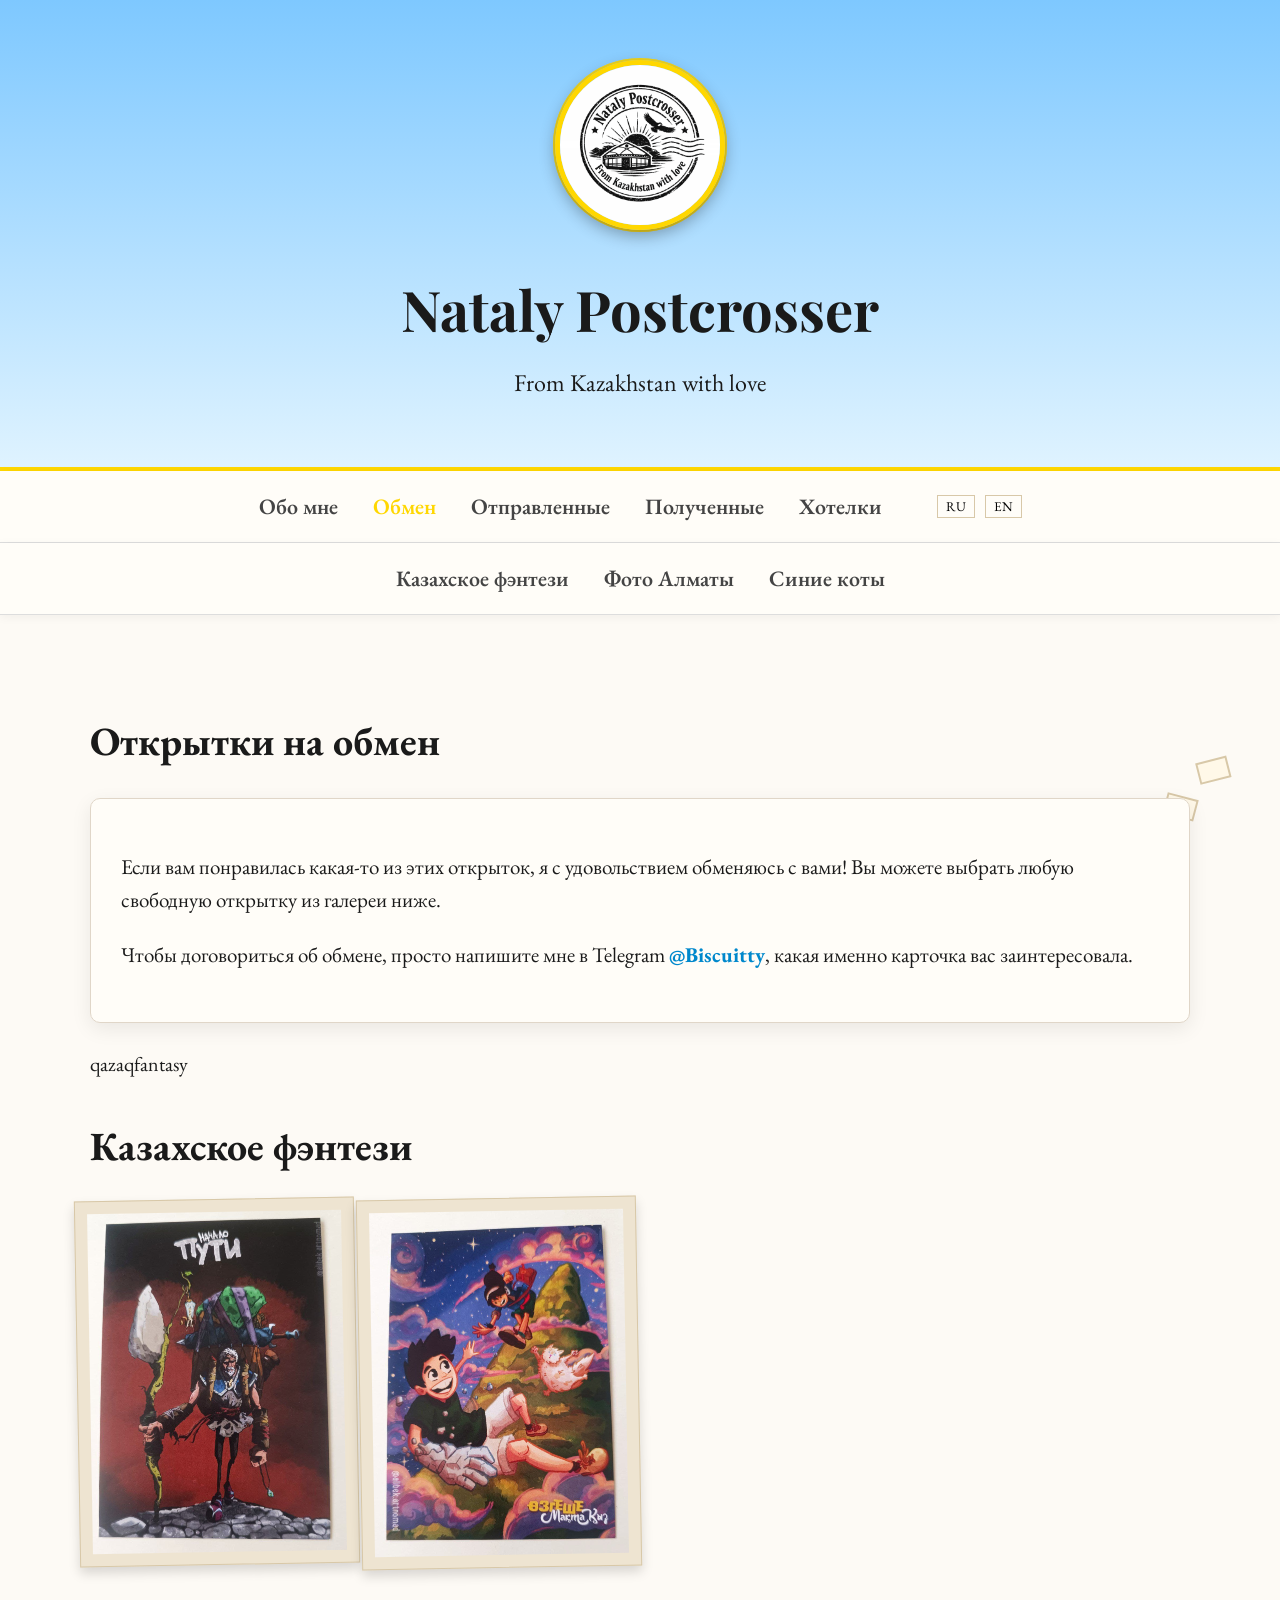
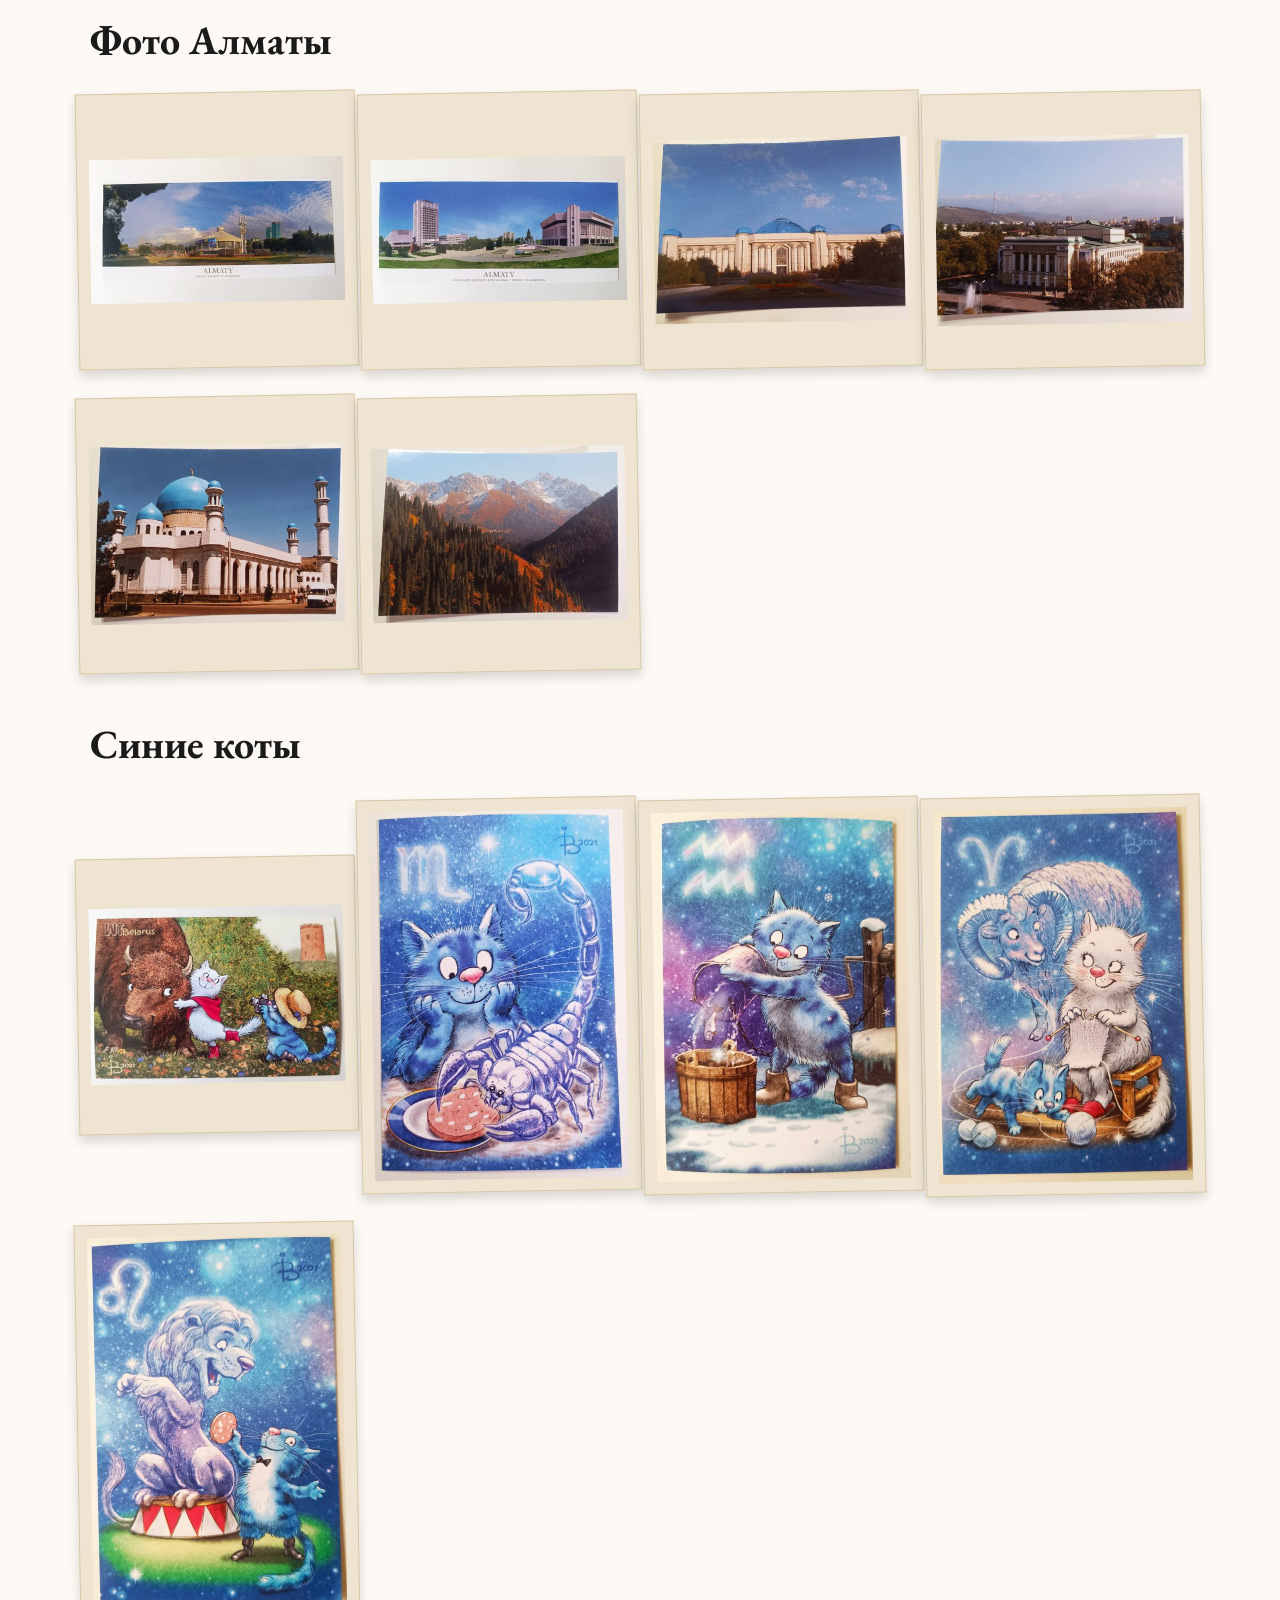
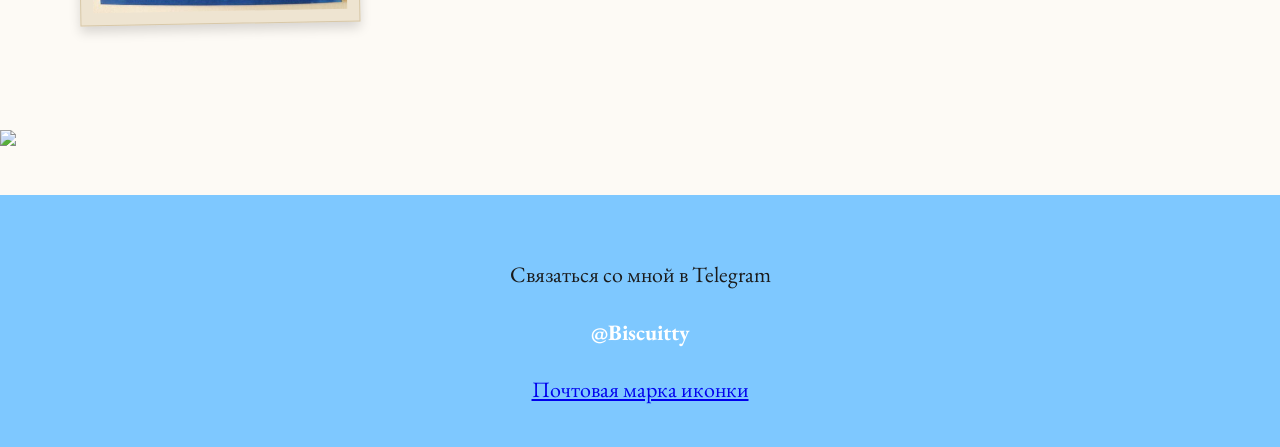
==== exchange.html @ 12b129e7 "add qazaq fantasy add two new qazaq fantasy cards on exchange page with new section and navigation" ====
<!DOCTYPE html>
<html lang="ru">
<head>
    <meta charset="UTF-8">
    <meta name="viewport" content="width=device-width, initial-scale=1.0">
    <title class="lang" data-ru="Nataly Postcrosser — Открытки на обмен" data-en="Nataly Postcrosser — Postcards for Exchange">Nataly Postcrosser — Открытки на обмен</title>
    <link href="https://fonts.googleapis.com/css2?family=EB+Garamond:wght@400;600&family=Playfair+Display:wght@500&display=swap" rel="stylesheet">
    <link rel="stylesheet" href="css/style.css">
    <link rel="icon" type="image/png" href="favicon.png">
</head>
<body>

    <canvas id="bg"></canvas>
    <div id="plane">✈️</div>

    <header>
        <div class="logo-wrapper">
            <div class="logoWaves">
                <div class="wave"></div>
                <div class="wave"></div>
                <div class="wave"></div>
            </div>
            <img class="logoStamp" src="images/logo.png" alt="Logo">
        </div>
        <h1>Nataly Postcrosser</h1>
        <p>From Kazakhstan with love</p>
    </header>

    <nav>
        <a href="index.html" class="lang" data-ru="Обо мне" data-en="About Me">Обо мне</a>
        <a href="exchange.html" class="lang" style="color: gold;" data-ru="Обмен" data-en="Exchange">Обмен</a>
        <a href="sent.html" class="lang" data-ru="Отправленные" data-en="Sent">Отправленные</a>
        <a href="received.html" class="lang" data-ru="Полученные" data-en="Received">Полученные</a>
        <a href="wishlist.html" class="lang" data-ru="Хотелки" data-en="Wishlist">Хотелки</a>
        
        <div class="lang-switch">
            <button onclick="setLanguage('ru')">RU</button>
            <button onclick="setLanguage('en')">EN</button>
        </div>
    </nav>

    <nav>
        <!-- <a href="#myset" class="lang" data-ru="Мой авторский набор" data-en="My original set">Мой авторский набор</a> -->
        <a href="#qazaqfantasy" class="lang" data-ru="Казахское фэнтези" data-en="Qazaq fantasy">Казахское фэнтези</a>        
        <a href="#photosofalmaty" class="lang" data-ru="Фото Алматы" data-en="Photos of Almaty">Фото Алматы</a>        
        <a href="#bluecats" class="lang" data-ru="Синие коты" data-en="Blue Cats Collection">Синие коты</a>
    </nav>

    <section id="exchange">
        <h2 class="lang" data-ru="Открытки на обмен" data-en="Postcards for Exchange">Открытки на обмен</h2>
        
        <div class="card">
            <p class="lang" 
               data-ru="Если вам понравилась какая-то из этих открыток, я с удовольствием обменяюсь с вами! Вы можете выбрать любую свободную открытку из галереи ниже." 
               data-en="If you like any of these postcards, I would be happy to do an exchange with you! You can choose any available card from the gallery below.">
               Если вам понравилась какая-то из этих открыток, я с удовольствием обменяюсь с вами! Вы можете выбрать любую свободную открытку из галереи ниже.
            </p>
            <p>
                <span class="lang" 
                      data-ru="Чтобы договориться об обмене, просто напишите мне в Telegram" 
                      data-en="To arrange an exchange, just message me on Telegram">
                      Чтобы договориться об обмене, просто напишите мне в Telegram
                </span> 
                <a href="https://t.me/Biscuitty" target="_blank" style="text-decoration:none; color: #0088cc; font-weight: bold;">@Biscuitty</a>, 
                <span class="lang" 
                      data-ru="какая именно карточка вас заинтересовала." 
                      data-en="mentioning which card caught your eye.">
                      какая именно карточка вас заинтересовала.
                </span>
            </p>
        </div>

qazaqfantasy
    <h2 id="qazaqfantasy" class="lang" data-ru="Казахское фэнтези" data-en="Qazaq fantasy'">Казахское фэнтези</h2>
        <div class="gallery">
            <div class="postcardCard">
                <img src="images/thumbnails/Exchange/card01.jpg" data-full="images/full/Exchange/card01.jpg" alt="Qazaq fantasy 1" loading="lazy">
            </div>
            <div class="postcardCard">
                <img src="images/thumbnails/Exchange/card02.jpg" data-full="images/full/Exchange/card02.jpg" alt="Qazaq fantasy 2" loading="lazy">
            </div>
        </div>
       <!-- <h2 id="myset" class="lang" data-ru="Мой авторский набор 'Страна великой степи'" data-en="My original set 'Land of the Great Steppe'">Мой авторский набор 'Страна великой степи'</h2>
    <div class="gallery">
    <div class="postcardCard">
        <img class="lang-img" 
             src="images/thumbnails/Exchange/card0001ru.jpg" 
             data-src-ru="images/thumbnails/Exchange/card0001ru.jpg" 
             data-src-en="images/thumbnails/Exchange/card0001en.jpg" 
             data-full-ru="images/full/Exchange/card0001ru.jpg" 
             data-full-en="images/full/Exchange/card0001en.jpg" 
             alt="Postcard" loading="lazy">
    </div>
    <div class="postcardCard">
        <img class="lang-img" 
             src="images/thumbnails/Exchange/card0002ru.jpg" 
             data-src-ru="images/thumbnails/Exchange/card0002ru.jpg" 
             data-src-en="images/thumbnails/Exchange/card0002en.jpg" 
             data-full-ru="images/full/Exchange/card0002ru.jpg" 
             data-full-en="images/full/Exchange/card0002en.jpg" 
             alt="Postcard" loading="lazy">
    </div>
    <div class="postcardCard">
        <img src="images/thumbnails/Exchange/card0003.jpg" data-full="images/full/Exchange/card0003.jpg" alt="My set 3" loading="lazy">
    </div>
    <div class="postcardCard">
        <img class="lang-img" 
             src="images/thumbnails/Exchange/card0004ru.jpg" 
             data-src-ru="images/thumbnails/Exchange/card0004ru.jpg" 
             data-src-en="images/thumbnails/Exchange/card0004en.jpg" 
             data-full-ru="images/full/Exchange/card0004ru.jpg" 
             data-full-en="images/full/Exchange/card0004en.jpg" 
             alt="Postcard" loading="lazy">
    </div>
</div> -->

<h2 id="photosofalmaty" class="lang" data-ru="Фото Алматы" data-en="Photos of Almaty">Фото Алматы</h2>
<div class="gallery">            
    <div class="postcardCard"><img src="images/thumbnails/Exchange/card1.jpg" data-full="images/full/Exchange/card1.jpg" alt="Almaty 1" loading="lazy"></div>
    <div class="postcardCard"><img src="images/thumbnails/Exchange/card2.jpg" data-full="images/full/Exchange/card2.jpg" alt="Almaty 2" loading="lazy"></div>
    <div class="postcardCard"><img src="images/thumbnails/Exchange/card3.jpg" data-full="images/full/Exchange/card3.jpg" alt="Almaty 3" loading="lazy"></div>
    <div class="postcardCard"><img src="images/thumbnails/Exchange/card4.jpg" data-full="images/full/Exchange/card4.jpg" alt="Almaty 4" loading="lazy"></div>
    <div class="postcardCard"><img src="images/thumbnails/Exchange/card5.jpg" data-full="images/full/Exchange/card5.jpg" alt="Almaty 5" loading="lazy"></div>
    <div class="postcardCard"><img src="images/thumbnails/Exchange/card6.jpg" data-full="images/full/Exchange/card6.jpg" alt="Almaty 6" loading="lazy"></div>       
</div>

<h2 id="bluecats" class="lang" data-ru="Синие коты" data-en="Blue Cats Collection">Синие коты</h2>
<div class="gallery">        
    <div class="postcardCard"><img src="images/thumbnails/Exchange/card001.jpg" data-full="images/full/Exchange/card001.jpg" alt="Blue Cat 1" loading="lazy"></div>
    <div class="postcardCard"><img src="images/thumbnails/Exchange/card002.jpg" data-full="images/full/Exchange/card002.jpg" alt="Blue Cat 2" loading="lazy"></div>  
    <div class="postcardCard"><img src="images/thumbnails/Exchange/card003.jpg" data-full="images/full/Exchange/card003.jpg" alt="Blue Cat 3" loading="lazy"></div>    
    <div class="postcardCard"><img src="images/thumbnails/Exchange/card005.jpg" data-full="images/full/Exchange/card005.jpg" alt="Blue Cat 5" loading="lazy"></div>    
    <div class="postcardCard"><img src="images/thumbnails/Exchange/card007.jpg" data-full="images/full/Exchange/card007.jpg" alt="Blue Cat 7" loading="lazy"></div>            
</div>
    </section>

    <img class="scrollStamp" id="scrollStamp" src="https://upload.wikimedia.org/wikipedia/commons/thumb/3/3c/Postmark.svg/240px-Postmark.svg.png">

    <div id="modal">
        <button class="modal-prev" id="prevBtn">&#10094;</button>
        <img id="modalImg" src="" alt="Zoom">
        <button class="modal-next" id="nextBtn">&#10095;</button>
    </div>

    <footer>
        <p class="lang" data-ru="Связаться со мной в Telegram" data-en="Get in touch via Telegram">Связаться со мной в Telegram</p>
        <p>
            <a href="https://t.me/Biscuitty" target="_blank" style="text-decoration:none; color: white; font-weight: bold;">@Biscuitty</a>
        </p>
        <a href="https://www.flaticon.com/ru/free-icons/-" class="lang" data-ru="Почтовая марка иконки" data-en="Postage stamp icon">Почтовая марка иконки</a>
    </footer>

    <script src="js/scripts.js"></script>

</body>
</html>
---- css/style.css ----
/* ==========================================================================
   1. БАЗОВЫЕ СТИЛИ И ФОН
   ========================================================================== */
body {
    margin: 0;
    font-family: 'EB Garamond', serif;
    font-size: 20px;
    line-height: 1.6;
    background: #fdfaf5;
    color: #1a1a1a;
    background-image: url("https://www.transparenttextures.com/patterns/aged-paper.png");
    overflow-x: hidden;
}

canvas {
    position: fixed;
    top: 0;
    left: 0;
    pointer-events: none;
    z-index: -1;
}

/* Самолетик */
#plane {
    position: fixed;
    font-size: 24px;
    pointer-events: none;
    left: -100px;
    top: 120px;
    transition: transform 8s linear;
    z-index: 5;
}

/* ==========================================================================
   2. ШАПКА (HEADER) И ЛОГОТИП
   ========================================================================== */
header {
    text-align: center;
    padding: 60px 20px;
    background: linear-gradient(#7ec8ff, #dff3ff);
    border-bottom: 4px solid gold;
    position: relative;
    overflow: hidden;
}

header h1 {
    font-family: 'Playfair Display', serif;
    font-size: 56px;
    margin: 10px 0;
}

header p {
    margin: 5px;
    font-size: 24px;
}

.logo-wrapper {
    position: relative;
    display: inline-block;
    margin-bottom: 15px;
}

.logoStamp {
    width: 160px;
    height: 160px;
    border-radius: 50%;
    object-fit: cover;
    border: 5px solid gold;
    box-shadow: 0 6px 16px rgba(0,0,0,0.3);
    position: relative;
    z-index: 3;
    display: block;
}

.logoWaves {
    position: absolute;
    top: 50%;
    left: 50%;
    transform: translate(-50%, -50%);
    width: 0;
    height: 0;
    pointer-events: none;
    z-index: 1;
    display: flex;
    align-items: center;
    justify-content: center;
}

.wave {
    position: absolute;
    border: 2px solid rgba(255, 215, 0, 0.5);
    border-radius: 50%;
    animation: wave 3s infinite;
}

.wave:nth-child(1) { width: 170px; height: 170px; }
.wave:nth-child(2) { width: 170px; height: 170px; animation-delay: 0.5s; }
.wave:nth-child(3) { width: 170px; height: 170px; animation-delay: 1s; }

@keyframes wave {
    0% { opacity: 0.8; transform: scale(1); }
    100% { opacity: 0; transform: scale(2); }
}

/* ==========================================================================
   3. НАВИГАЦИЯ И КНОПКИ
   ========================================================================== */
nav {
    display: flex;
    justify-content: center;
    flex-wrap: wrap;
    gap: 15px 35px;
    padding: 18px;
    background: #fffdf8;
    border-bottom: 1px solid #ddd;
    font-size: 22px;
    position: sticky;
    top: 0;
    z-index: 1000;
    box-shadow: 0 2px 10px rgba(0,0,0,0.05);
}

nav a {
    text-decoration: none;
    color: #444;
    font-weight: 600;
}

.lang-switch {
    display: flex;
    gap: 10px;
    margin-left: 20px;
    align-self: center;
}

.lang-switch button {
    background: none;
    border: 1px solid #d8c8a8;
    cursor: pointer;
    font-family: 'EB Garamond', serif;
    padding: 2px 8px;
    transition: 0.3s;
}

.lang-switch button:hover {
    background: #f5e6c8;
}

/* ==========================================================================
   4. КОНТЕНТ И КАРТОЧКИ (С ЗАГРУЗКОЙ)
   ========================================================================== */
section {
    padding: 60px 20px;
    max-width: 1100px;
    margin: auto;
}

h2 { font-size: 40px; margin-bottom: 20px; }

.card {
    background: #fffdf8;
    border: 1px solid #e0d6c8;
    padding: 30px;
    margin: 25px 0;
    border-radius: 10px;
    box-shadow: 0 6px 20px rgba(0,0,0,0.08);
    position: relative;
    font-size: 21px;
}

.card:after {
    content: "";
    position: absolute;
    right: 10px; top: 10px; width: 90px; height: 90px;
    background: url("https://upload.wikimedia.org/wikipedia/commons/thumb/3/3c/Postmark.svg/120px-Postmark.svg.png") no-repeat center;
    background-size: contain; opacity: 0.15;
}

.gallery {
    display: grid;
    grid-template-columns: repeat(auto-fill, minmax(250px, 1fr)); 
    gap: 28px;
    align-items: center; 
    justify-items: center;
    margin-bottom: 40px;
}

.postcardCard {
    position: relative;
    min-height: 250px;
    width: 100%;
    max-width: 350px;
    background: #eee4d1;
    padding: 12px;
    border: 1px solid #d8c8a8;
    box-shadow: 0 6px 12px rgba(0,0,0,0.15);
    transform: rotate(-1deg);
    transition: 0.4s ease;
    cursor: pointer;
    display: flex;
    align-items: center;
    justify-content: center;
    overflow: hidden;
}

.postcardCard:hover {
    transform: rotate(1deg) scale(1.05);
    z-index: 10;
}

/* Спиннер загрузки */
.postcardCard::before {
    content: "⏳";
    position: absolute;
    font-size: 30px;
    animation: stamp-spin 1.5s infinite linear;
    opacity: 0.4;
    z-index: 1;
}

/* Золотая линия прогресса */
.postcardCard::after {
    content: "";
    position: absolute;
    bottom: 0; left: 0; height: 4px;
    background: gold;
    width: var(--progress, 0%); /* Вот тут магия связи с JS */
    z-index: 2;
    transition: width 0.2s linear;
}

/* Анимация полоски, пока грузится */
.postcardCard:not(.loaded)::after {
    animation: load-progress-flicker 2s infinite ease-in-out;
}

@keyframes load-progress-flicker {
    0% { width: 0; opacity: 1; }
    50% { width: 70%; opacity: 0.5; }
    100% { width: 100%; opacity: 0; }
}

/* --- Модальное окно (Самолетик и письмо) --- */
.modal-loader {
    position: absolute;
    top: 50%; left: 50%;
    transform: translate(-50%, -50%);
    display: none;
    flex-direction: column;
    align-items: center;
    z-index: 2005;
}

#modal.loading .modal-loader { display: flex; }

.loader-stamp { font-size: 50px; animation: stamp-pulse 1.5s infinite; }
.loader-plane { font-size: 24px; animation: plane-orbit 2s infinite linear; position: absolute; }

/* Цифры в модальном окне */
.modal-percentage {
    color: white;
    font-family: 'Playfair Display', serif;
    font-size: 24px;
    margin-top: 20px;
}

@keyframes stamp-pulse { 0%, 100% { transform: scale(1); } 50% { transform: scale(1.2); } }
@keyframes plane-orbit {
    from { 
        /* 0 градусов — летит носом вперед */
        transform: rotate(0deg) translateX(60px) rotate(110deg); 
    }
    to { 
        /* 360 градусов — полный круг */
        transform: rotate(360deg) translateX(60px) rotate(110deg); 
    }
}

/* Цифры процентов */
.load-percentage {
    position: absolute;
    top: 50%; left: 50%; transform: translate(-50%, -50%);
    font-family: 'Playfair Display', serif;
    font-size: 28px; font-weight: bold; color: #8b7d6a;
    background: rgba(253, 250, 245, 0.9);
    padding: 8px 15px; border-radius: 5px; z-index: 10;
    transition: opacity 0.4s ease;
    box-shadow: 0 2px 8px rgba(0,0,0,0.1);
}

.postcardCard.loaded::before, .postcardCard.loaded::after { display: none; }
.postcardCard.loaded .load-percentage { opacity: 0; pointer-events: none; }

.postcardCard img {
    width: 100%; display: block; height: auto;
    opacity: 0; transition: opacity 0.6s ease-in-out;
    position: relative; z-index: 5;
}

.postcardCard.loaded img { opacity: 1; }

/* ==========================================================================
   5. МОДАЛЬНОЕ ОКНО И ФУТЕР
   ========================================================================== */
#modal {
    position: fixed;
    top: 0; left: 0; right: 0; bottom: 0;
    background: rgba(0,0,0,0.85);
    display: none;
    align-items: center;
    justify-content: center;
    z-index: 2000;
}

#modal img {
    max-width: 95%; max-height: 90%;
    box-shadow: 0 10px 40px black;
    opacity: 0; transition: opacity 0.5s ease;
}

#modal img.loaded { opacity: 1; }

.modal-prev, .modal-next {
    position: absolute; top: 50%; transform: translateY(-50%);
    background: rgba(255, 255, 255, 0.1);
    color: white; border: none; font-size: 40px;
    padding: 20px; cursor: pointer; transition: 0.3s;
    z-index: 2001;
}

.modal-prev:hover, .modal-next:hover { background: rgba(255, 255, 255, 0.3); }
.modal-prev { left: 20px; }
.modal-next { right: 20px; }

footer {
    text-align: center;
    padding: 40px;
    background: #7ec8ff;
    margin-top: 40px;
    font-size: 22px;
}

/* ==========================================================================
   6. АНИМАЦИИ И АДАПТИВНОСТЬ
   ========================================================================== */
@keyframes stamp-spin { from { transform: rotate(0deg); } to { transform: rotate(360deg); } }
@keyframes load-progress { 0% { width: 0; left: 0; } 50% { width: 100%; left: 0; } 100% { width: 0; left: 100%; } }

@media (max-width: 768px) {
    header { padding: 40px 15px; }
    header h1 { font-size: 38px; }
    .logoStamp { width: 120px; height: 120px; }
    nav { gap: 10px 20px; font-size: 18px; }
    h2 { font-size: 32px; }
    .postcardCard { min-height: 200px; }
    .modal-prev, .modal-next { padding: 10px; font-size: 30px; }
}

@media (max-width: 480px) {
    .gallery { grid-template-columns: 1fr; }
}

/* ==========================================================================
   СПЕЦИАЛЬНЫЙ ЭЛЕМЕНТ: ИНТЕРАКТИВНЫЙ КОНВЕРТ (ABOUT ME)
   ========================================================================== */
/* Контейнер для центрирования конверта */
/* Контейнер, который держит конверт по центру */
.envelope-wrapper {
    display: flex;
    justify-content: center; /* Центр по горизонтали */
    align-items: center;     /* Центр по вертикали (если задана высота) */
    width: 100%;
    padding: 100px 0;        /* Отступы, чтобы вылетающее письмо не задевало заголовки */
    margin: 0 auto;
}

.envelope {
    width: 280px;
    height: 180px;
    background: #f5e6c8;
    position: relative;
    cursor: pointer;
    box-shadow: 0 8px 15px rgba(0,0,0,0.2);
    transition: 0.3s;
}

/* Клапан */
.flap {
    position: absolute;
    width: 0;
    height: 0;
    border-left: 140px solid transparent;
    border-right: 140px solid transparent;
    border-bottom: 90px solid #e2cfa4;
    top: -90px;
    left: 0;
    transform-origin: bottom;
    transition: 0.6s ease;
    z-index: 3;
}

/* Письмо */
.letter {
    position: absolute;
    width: 240px;
    height: 140px;
    background: white;
    top: 20px;
    left: 20px;
    transition: 0.6s ease;
    display: flex;
    align-items: center;
    justify-content: center;
    font-size: 18px;
    text-align: center;
    padding: 10px;
    box-shadow: 0 2px 5px rgba(0,0,0,0.1);
    z-index: 2;
}

/* Анимация открытия */
.envelope.open .flap {
    transform: rotateX(180deg);
    z-index: 1; /* Уходит назад */
}

.envelope.open .letter {
    transform: translateY(-130px); /* Вылетает вверх */
    z-index: 4; /* Становится выше клапана */
}
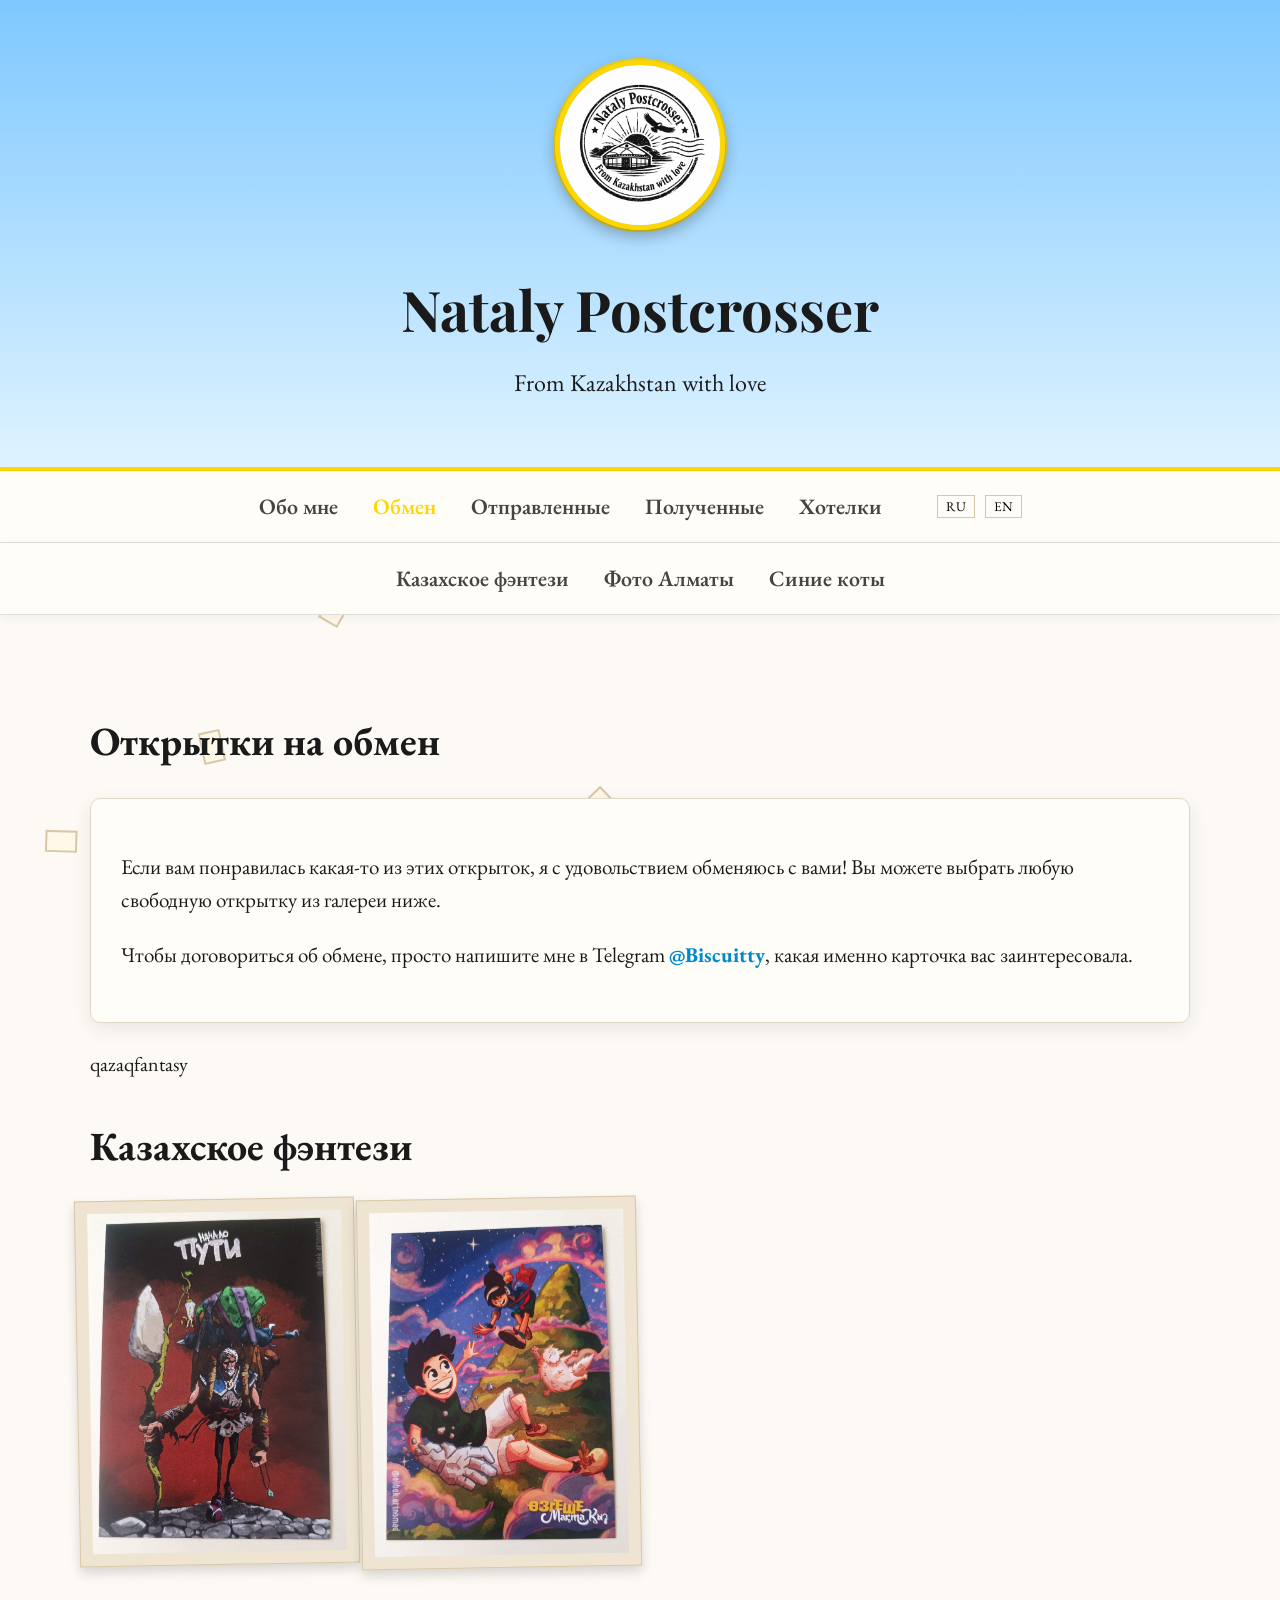
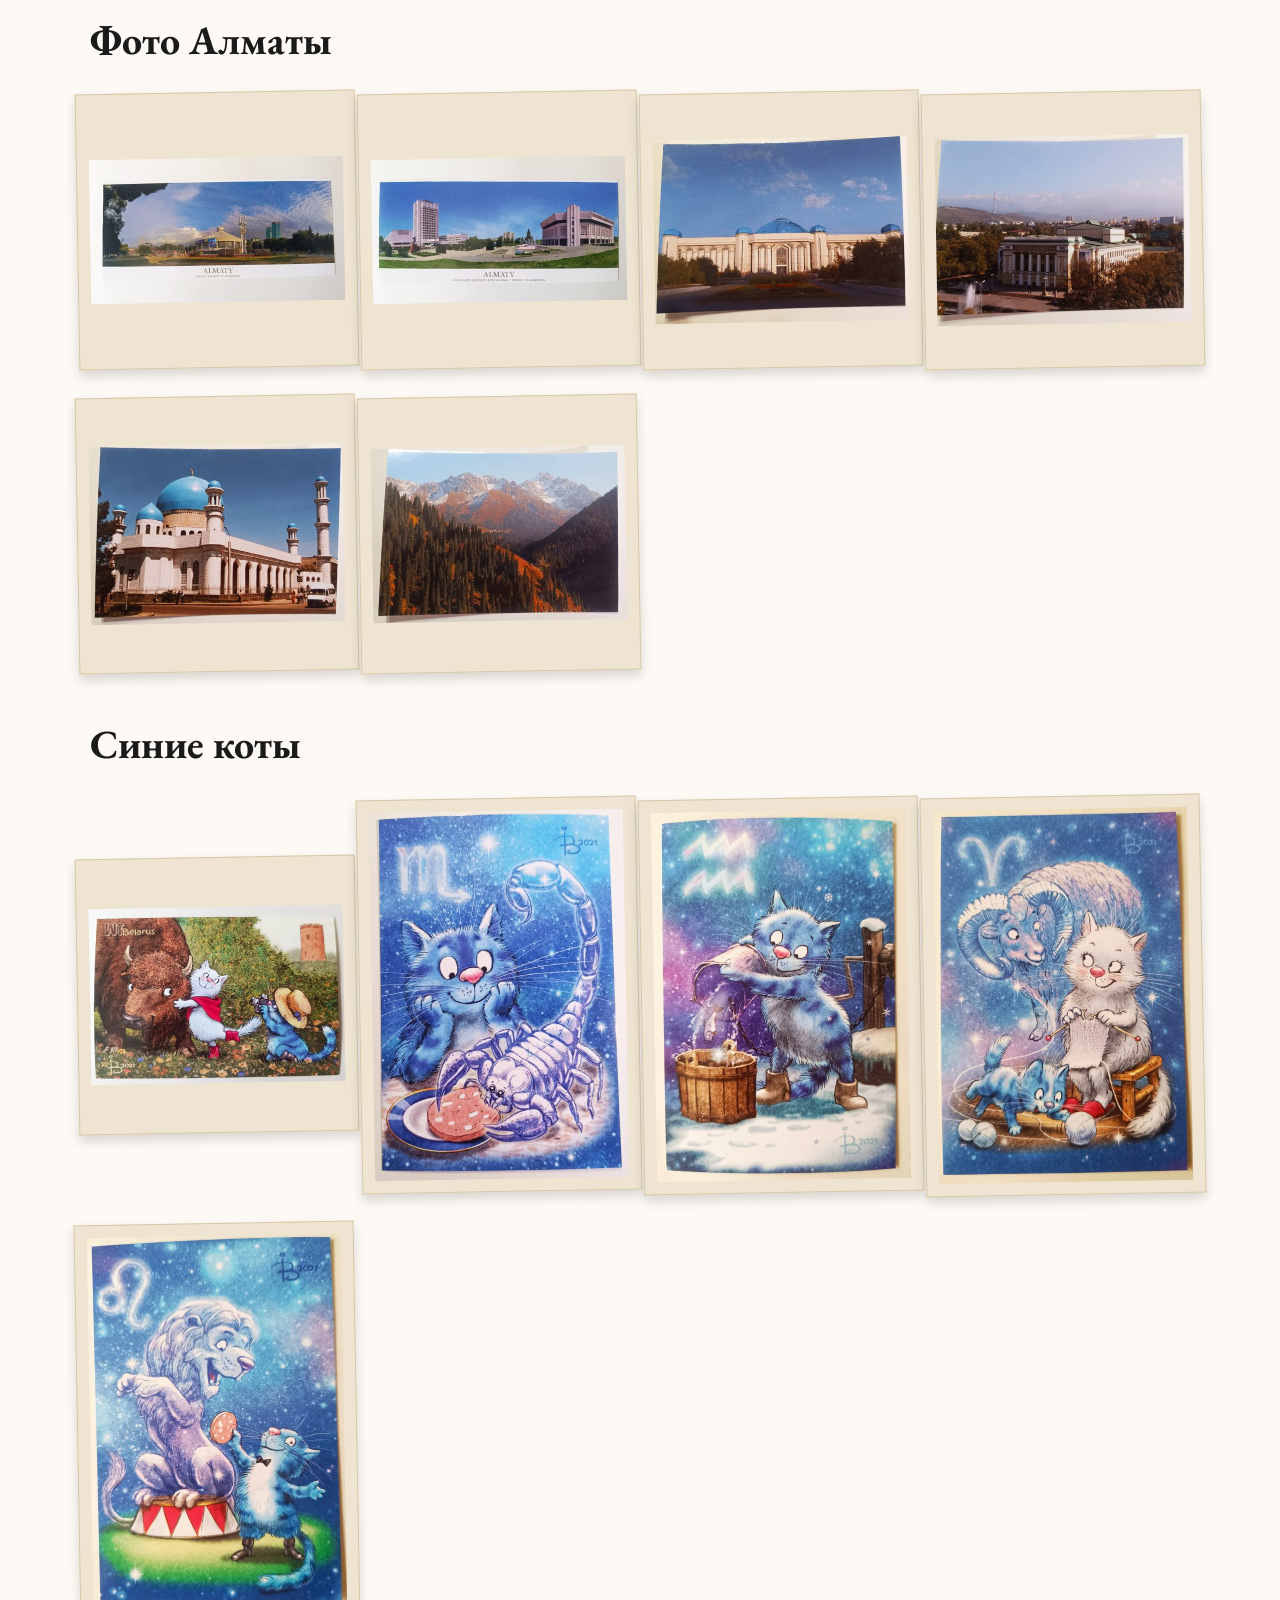
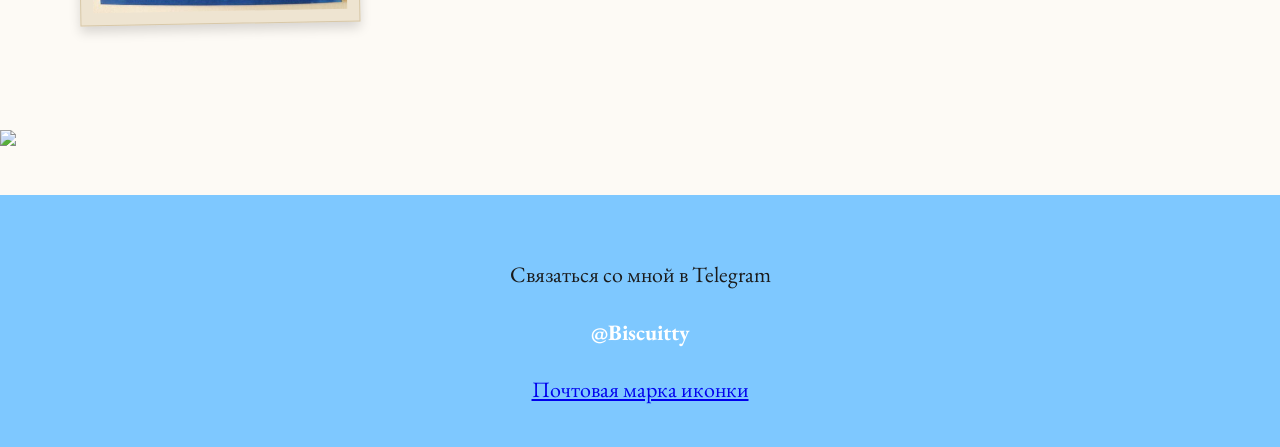
==== commit 8d049cba: "hot fix" ====
--- a/exchange.html
+++ b/exchange.html
@@ -71,7 +71,7 @@
         </div>
 
 qazaqfantasy
-    <h2 id="qazaqfantasy" class="lang" data-ru="Казахское фэнтези" data-en="Qazaq fantasy'">Казахское фэнтези</h2>
+    <h2 id="qazaqfantasy" class="lang" data-ru="Казахское фэнтези" data-en="Qazaq fantasy">Казахское фэнтези</h2>
         <div class="gallery">
             <div class="postcardCard">
                 <img src="images/thumbnails/Exchange/card01.jpg" data-full="images/full/Exchange/card01.jpg" alt="Qazaq fantasy 1" loading="lazy">
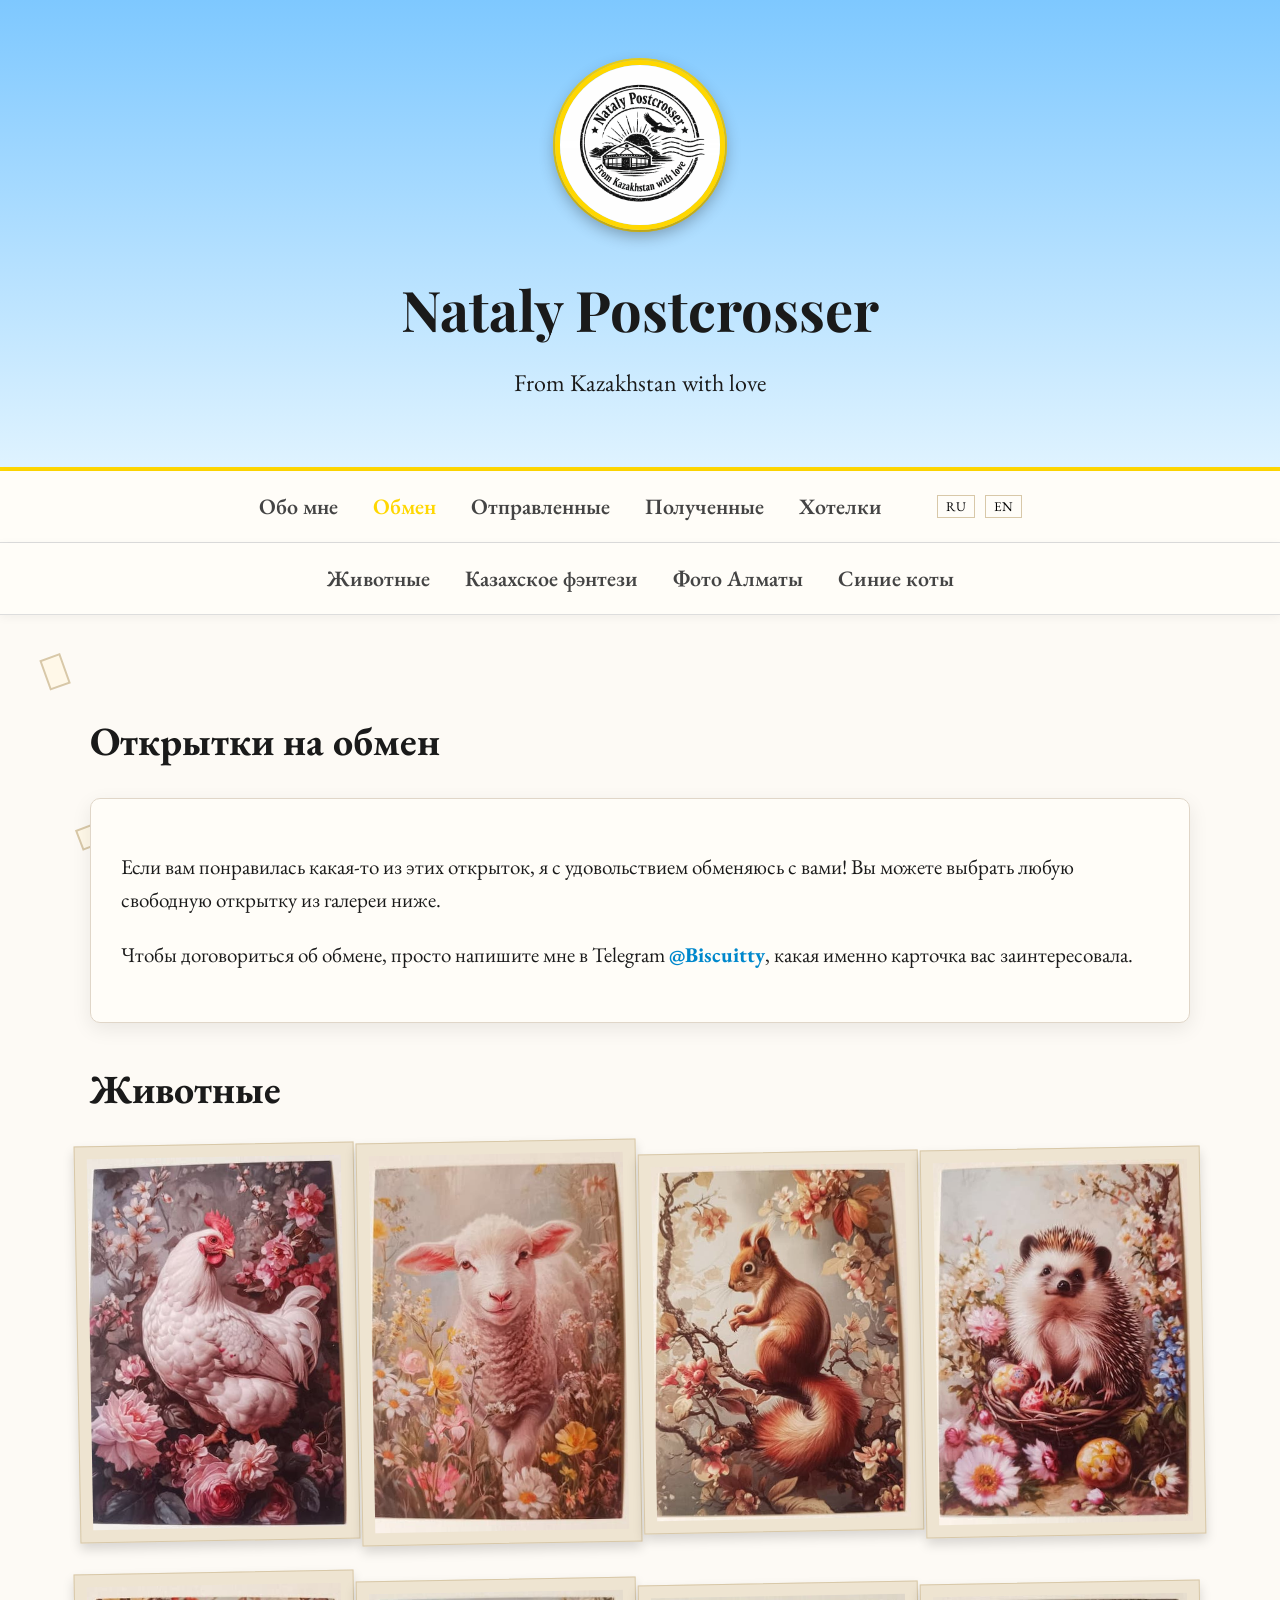
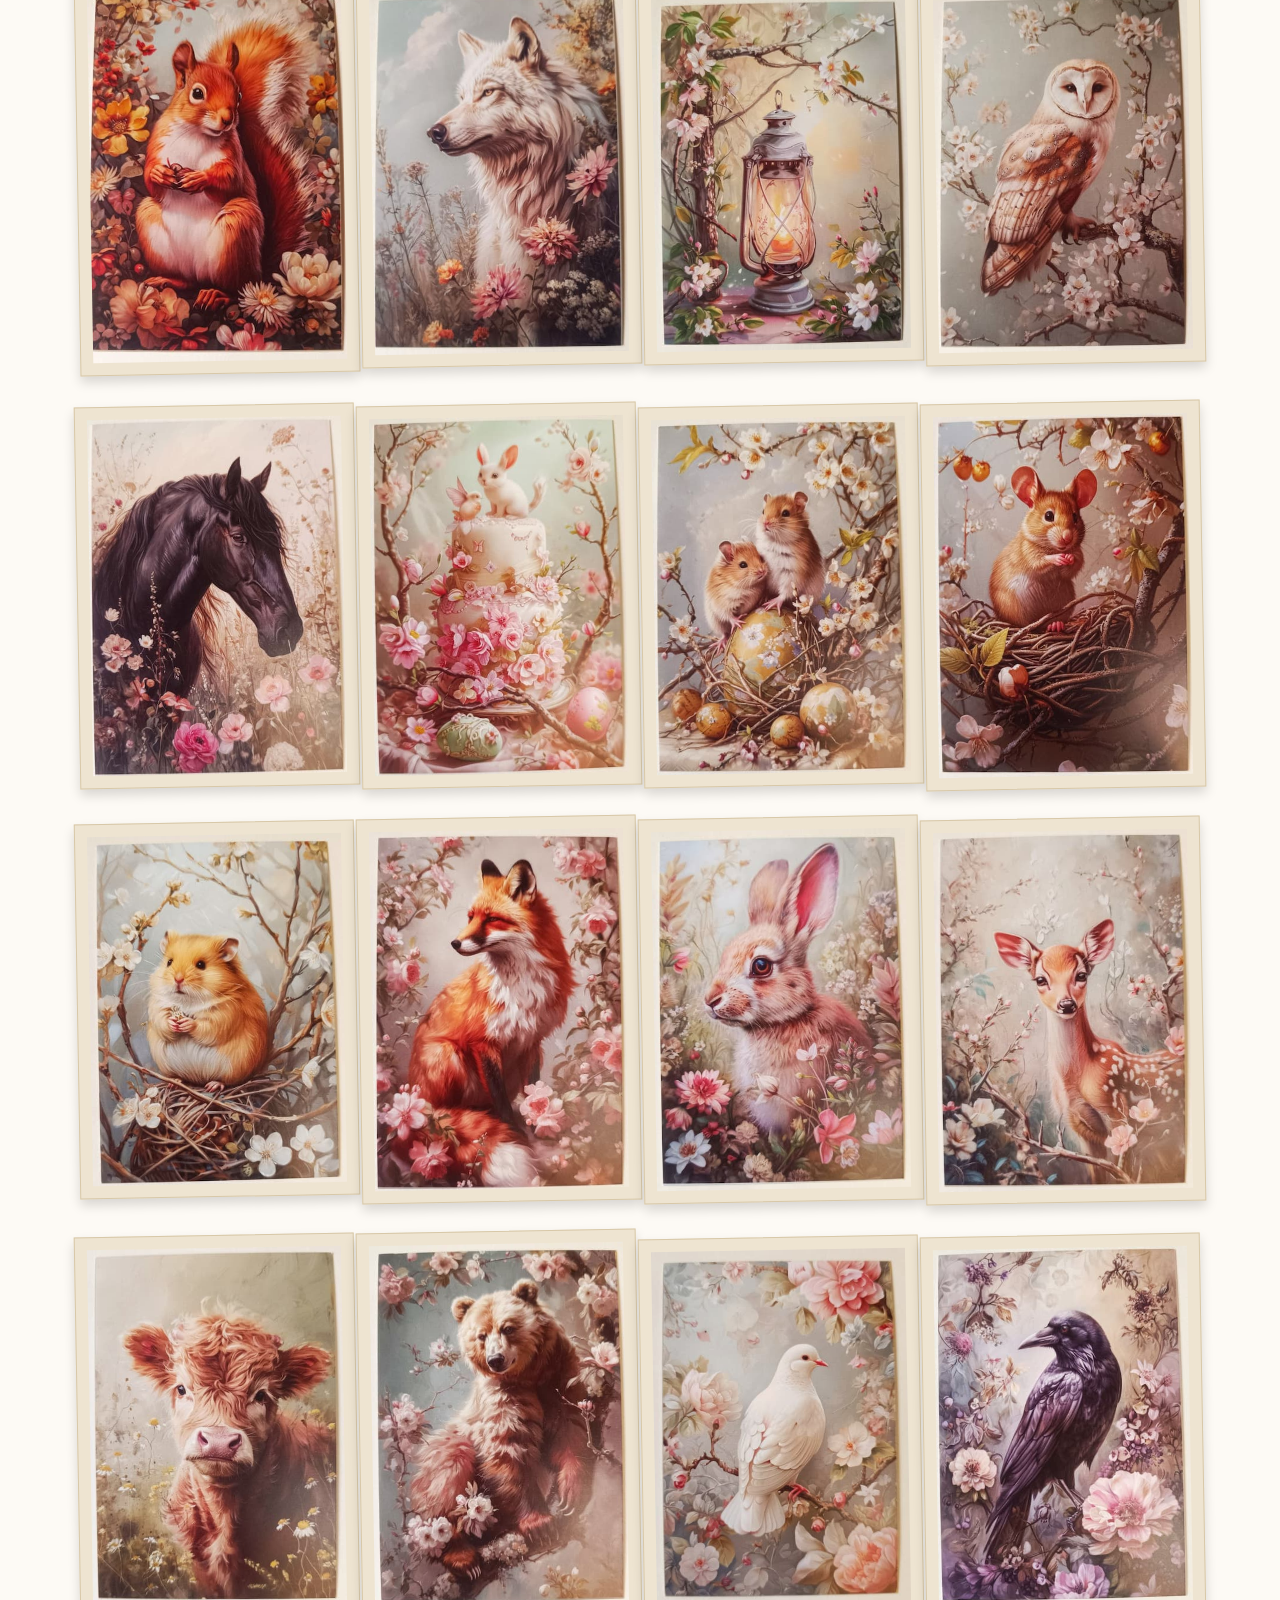
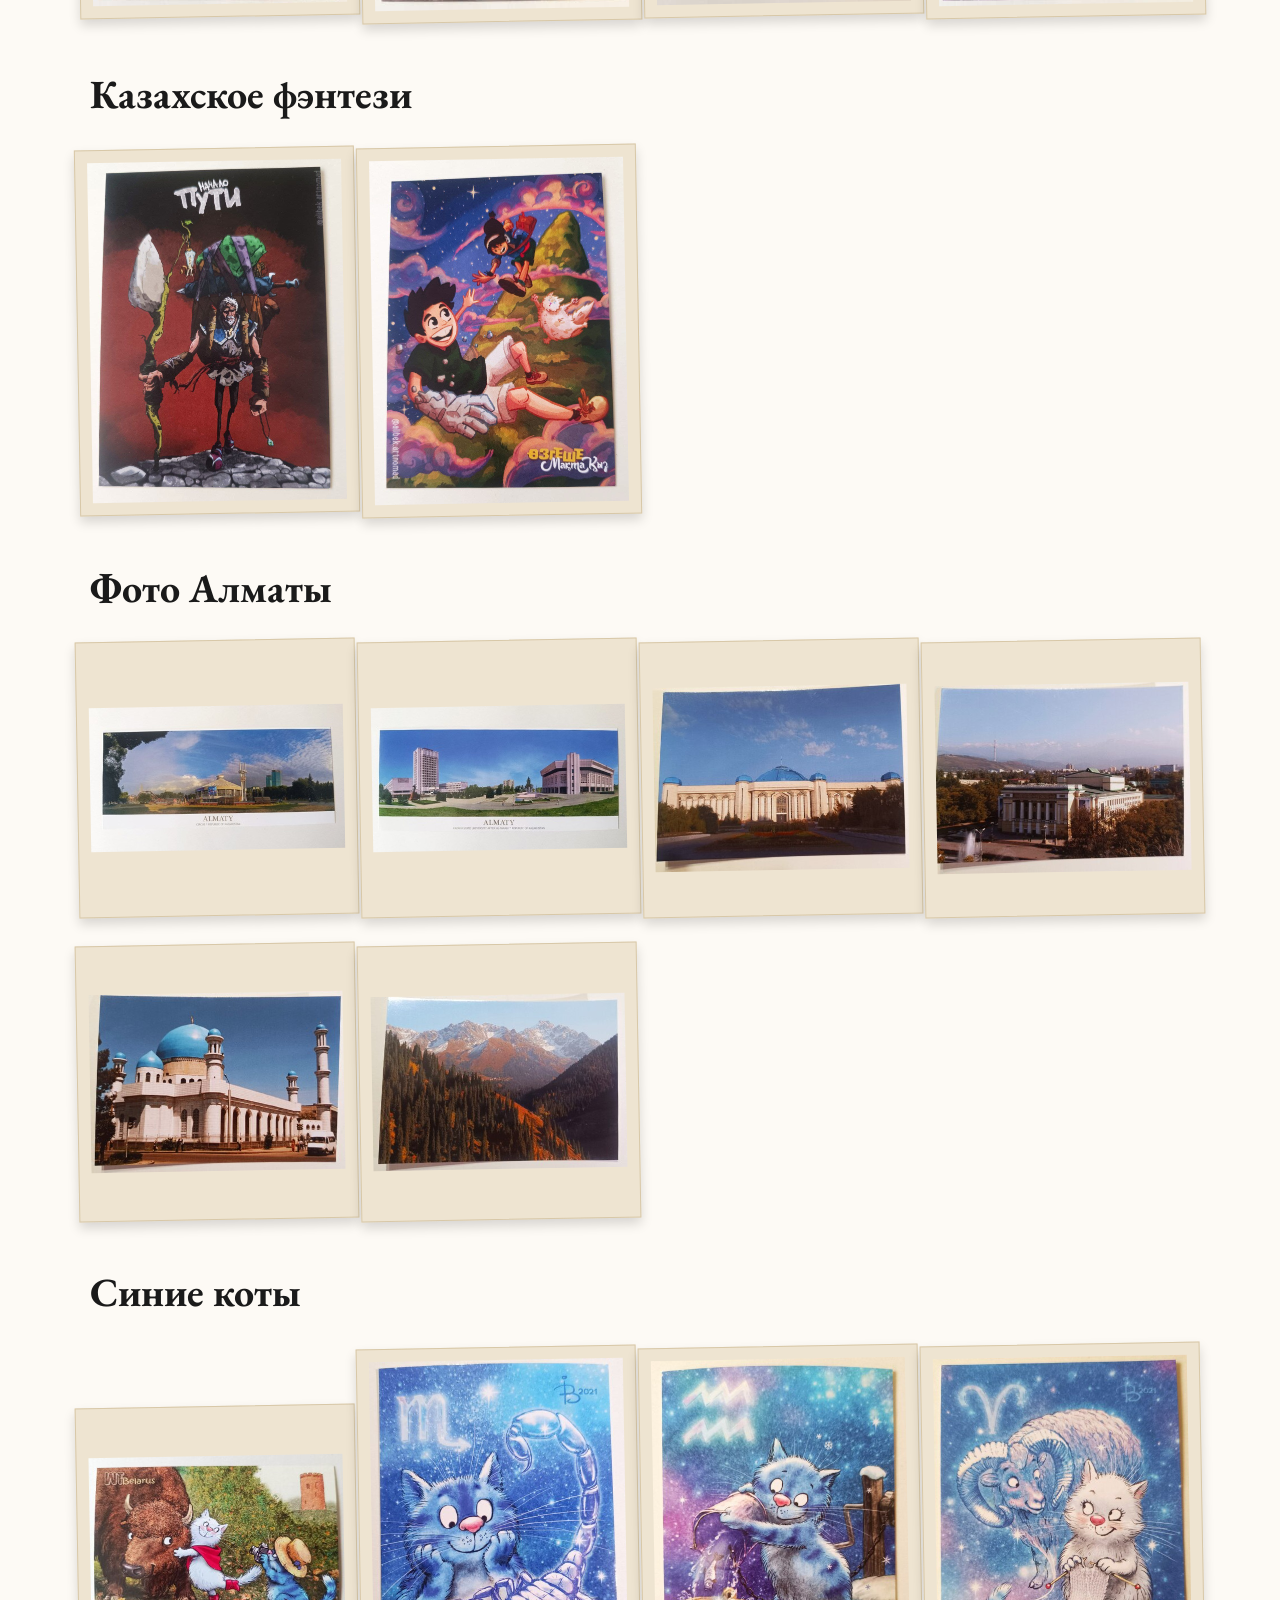
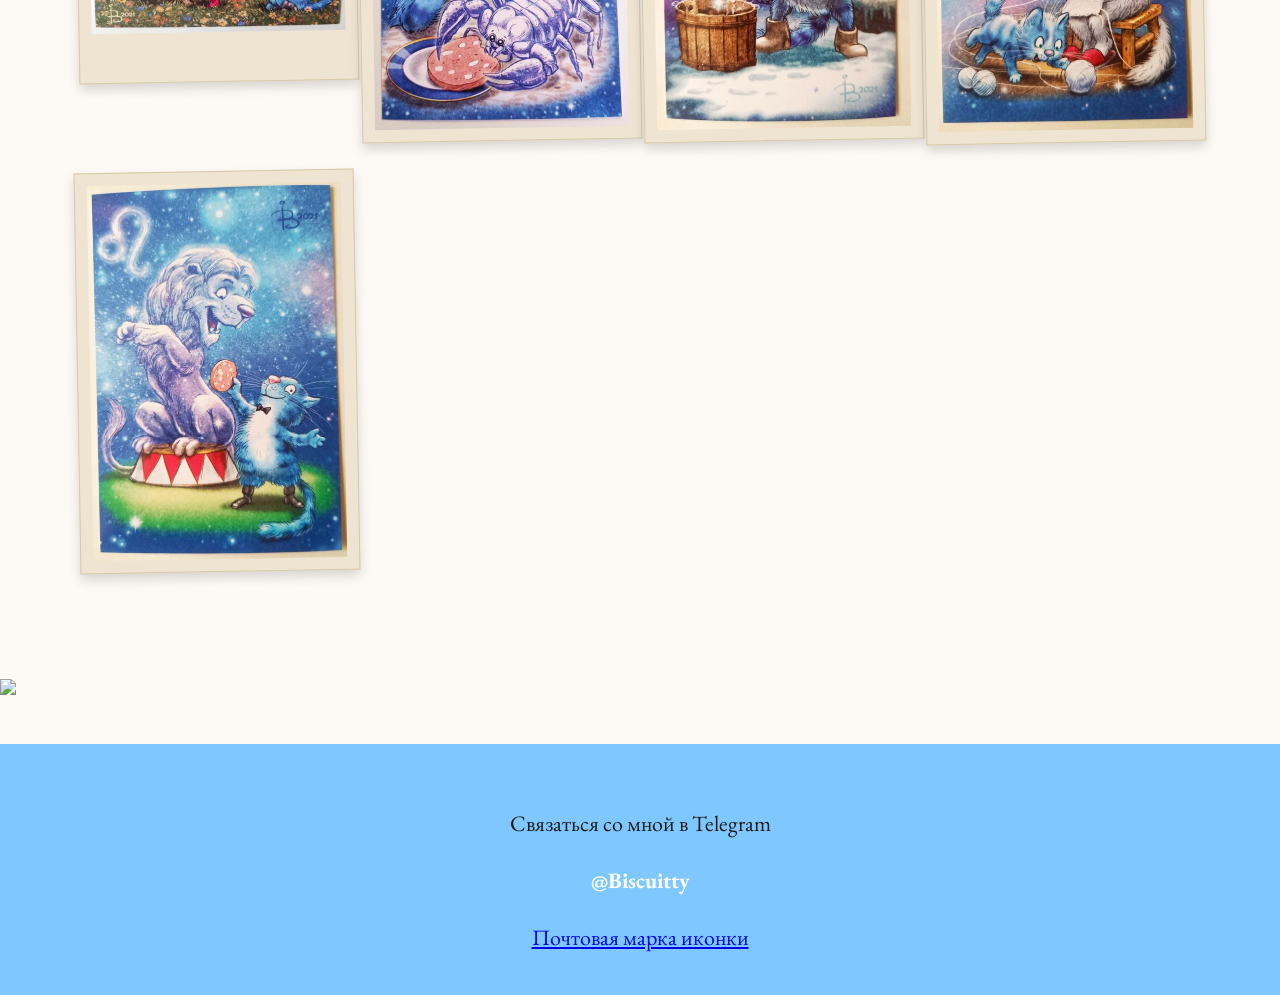
==== commit 95b51f91: "Animals add section Animals in Exchange page" ====
--- a/exchange.html
+++ b/exchange.html
@@ -41,6 +41,7 @@
 
     <nav>
         <!-- <a href="#myset" class="lang" data-ru="Мой авторский набор" data-en="My original set">Мой авторский набор</a> -->
+        <a href="#animals" class="lang" data-ru="Животные" data-en="Animals">Животные</a>        
         <a href="#qazaqfantasy" class="lang" data-ru="Казахское фэнтези" data-en="Qazaq fantasy">Казахское фэнтези</a>        
         <a href="#photosofalmaty" class="lang" data-ru="Фото Алматы" data-en="Photos of Almaty">Фото Алматы</a>        
         <a href="#bluecats" class="lang" data-ru="Синие коты" data-en="Blue Cats Collection">Синие коты</a>
@@ -70,7 +71,70 @@
             </p>
         </div>
 
-qazaqfantasy
+    <h2 id="animals" class="lang" data-ru="Животные" data-en="Animals">Животные</h2>
+        <div class="gallery">
+            <div class="postcardCard">
+                <img src="images/thumbnails/Exchange/Animals/card01.jpg" data-full="images/full/Exchange/Animals/card01.jpg" alt="Animals 1" loading="lazy">
+            </div>
+            <div class="postcardCard">
+                <img src="images/thumbnails/Exchange/Animals/card02.jpg" data-full="images/full/Exchange/Animals/card02.jpg" alt="Animals 2" loading="lazy">
+            </div>
+            <div class="postcardCard">
+                <img src="images/thumbnails/Exchange/Animals/card03.jpg" data-full="images/full/Exchange/Animals/card03.jpg" alt="Animals 3" loading="lazy">
+            </div>
+            <div class="postcardCard">
+                <img src="images/thumbnails/Exchange/Animals/card04.jpg" data-full="images/full/Exchange/Animals/card04.jpg" alt="Animals 4" loading="lazy">
+            </div>
+            <div class="postcardCard">
+                <img src="images/thumbnails/Exchange/Animals/card05.jpg" data-full="images/full/Exchange/Animals/card05.jpg" alt="Animals 5" loading="lazy">
+            </div>
+            <div class="postcardCard">
+                <img src="images/thumbnails/Exchange/Animals/card06.jpg" data-full="images/full/Exchange/Animals/card06.jpg" alt="Animals 6" loading="lazy">
+            </div>
+            <div class="postcardCard">
+                <img src="images/thumbnails/Exchange/Animals/card07.jpg" data-full="images/full/Exchange/Animals/card07.jpg" alt="Animals 7" loading="lazy">
+            </div>
+            <div class="postcardCard">
+                <img src="images/thumbnails/Exchange/Animals/card08.jpg" data-full="images/full/Exchange/Animals/card08.jpg" alt="Animals 8" loading="lazy">
+            </div>
+            <div class="postcardCard">
+                <img src="images/thumbnails/Exchange/Animals/card09.jpg" data-full="images/full/Exchange/Animals/card09.jpg" alt="Animals 9" loading="lazy">
+            </div>
+            <div class="postcardCard">
+                <img src="images/thumbnails/Exchange/Animals/card010.jpg" data-full="images/full/Exchange/Animals/card010.jpg" alt="Animals 10" loading="lazy">
+            </div>
+            <div class="postcardCard">
+                <img src="images/thumbnails/Exchange/Animals/card011.jpg" data-full="images/full/Exchange/Animals/card011.jpg" alt="Animals 11" loading="lazy">
+            </div>
+            <div class="postcardCard">
+                <img src="images/thumbnails/Exchange/Animals/card012.jpg" data-full="images/full/Exchange/Animals/card012.jpg" alt="Animals 12" loading="lazy">
+            </div>
+            <div class="postcardCard">
+                <img src="images/thumbnails/Exchange/Animals/card013.jpg" data-full="images/full/Exchange/Animals/card013.jpg" alt="Animals 13" loading="lazy">
+            </div>
+            <div class="postcardCard">
+                <img src="images/thumbnails/Exchange/Animals/card014.jpg" data-full="images/full/Exchange/Animals/card014.jpg" alt="Animals 14" loading="lazy">
+            </div>
+            <div class="postcardCard">
+                <img src="images/thumbnails/Exchange/Animals/card015.jpg" data-full="images/full/Exchange/Animals/card015.jpg" alt="Animals 15" loading="lazy">
+            </div>
+            <div class="postcardCard">
+                <img src="images/thumbnails/Exchange/Animals/card016.jpg" data-full="images/full/Exchange/Animals/card016.jpg" alt="Animals 16" loading="lazy">
+            </div>
+            <div class="postcardCard">
+                <img src="images/thumbnails/Exchange/Animals/card017.jpg" data-full="images/full/Exchange/Animals/card017.jpg" alt="Animals 17" loading="lazy">
+            </div>
+            <div class="postcardCard">
+                <img src="images/thumbnails/Exchange/Animals/card018.jpg" data-full="images/full/Exchange/Animals/card018.jpg" alt="Animals 18" loading="lazy">
+            </div>
+            <div class="postcardCard">
+                <img src="images/thumbnails/Exchange/Animals/card019.jpg" data-full="images/full/Exchange/Animals/card019.jpg" alt="Animals 19" loading="lazy">
+            </div>
+            <div class="postcardCard">
+                <img src="images/thumbnails/Exchange/Animals/card020.jpg" data-full="images/full/Exchange/Animals/card020.jpg" alt="Animals 20" loading="lazy">
+            </div>
+        </div>
+
     <h2 id="qazaqfantasy" class="lang" data-ru="Казахское фэнтези" data-en="Qazaq fantasy">Казахское фэнтези</h2>
         <div class="gallery">
             <div class="postcardCard">
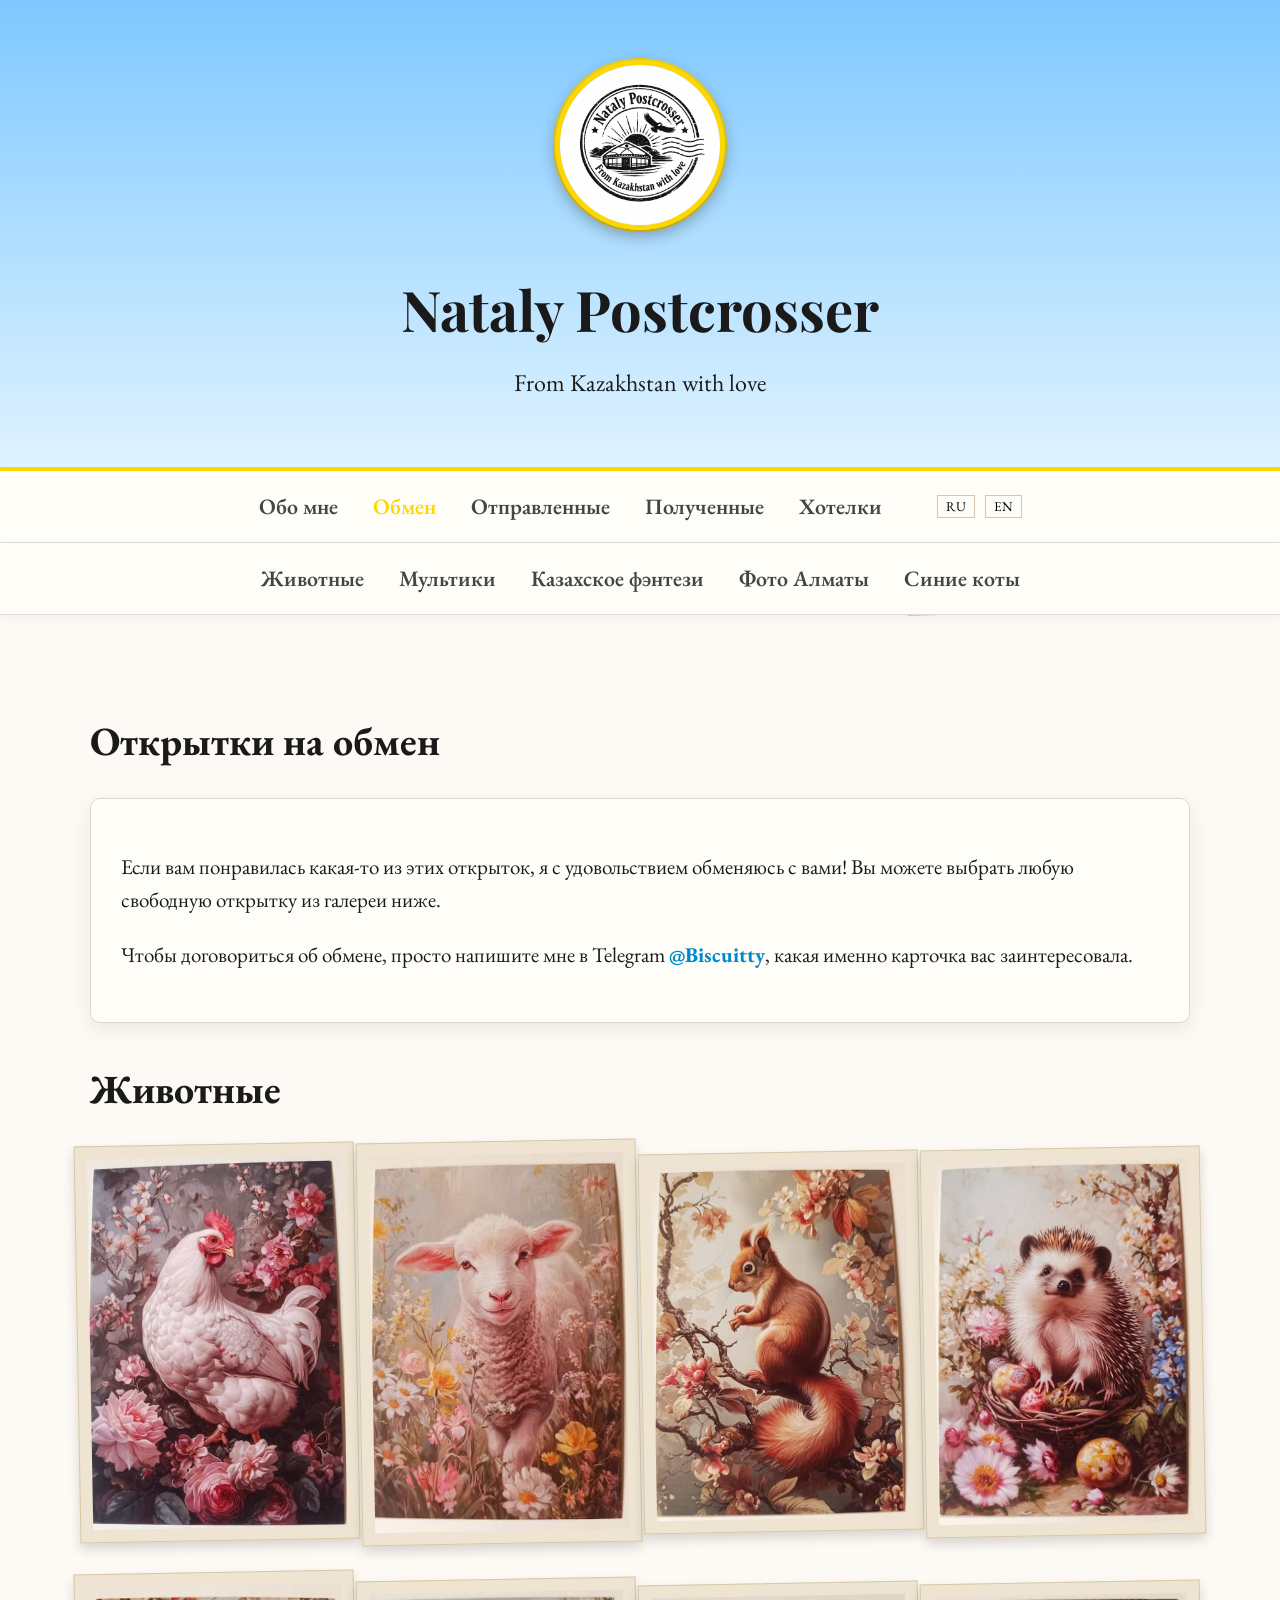
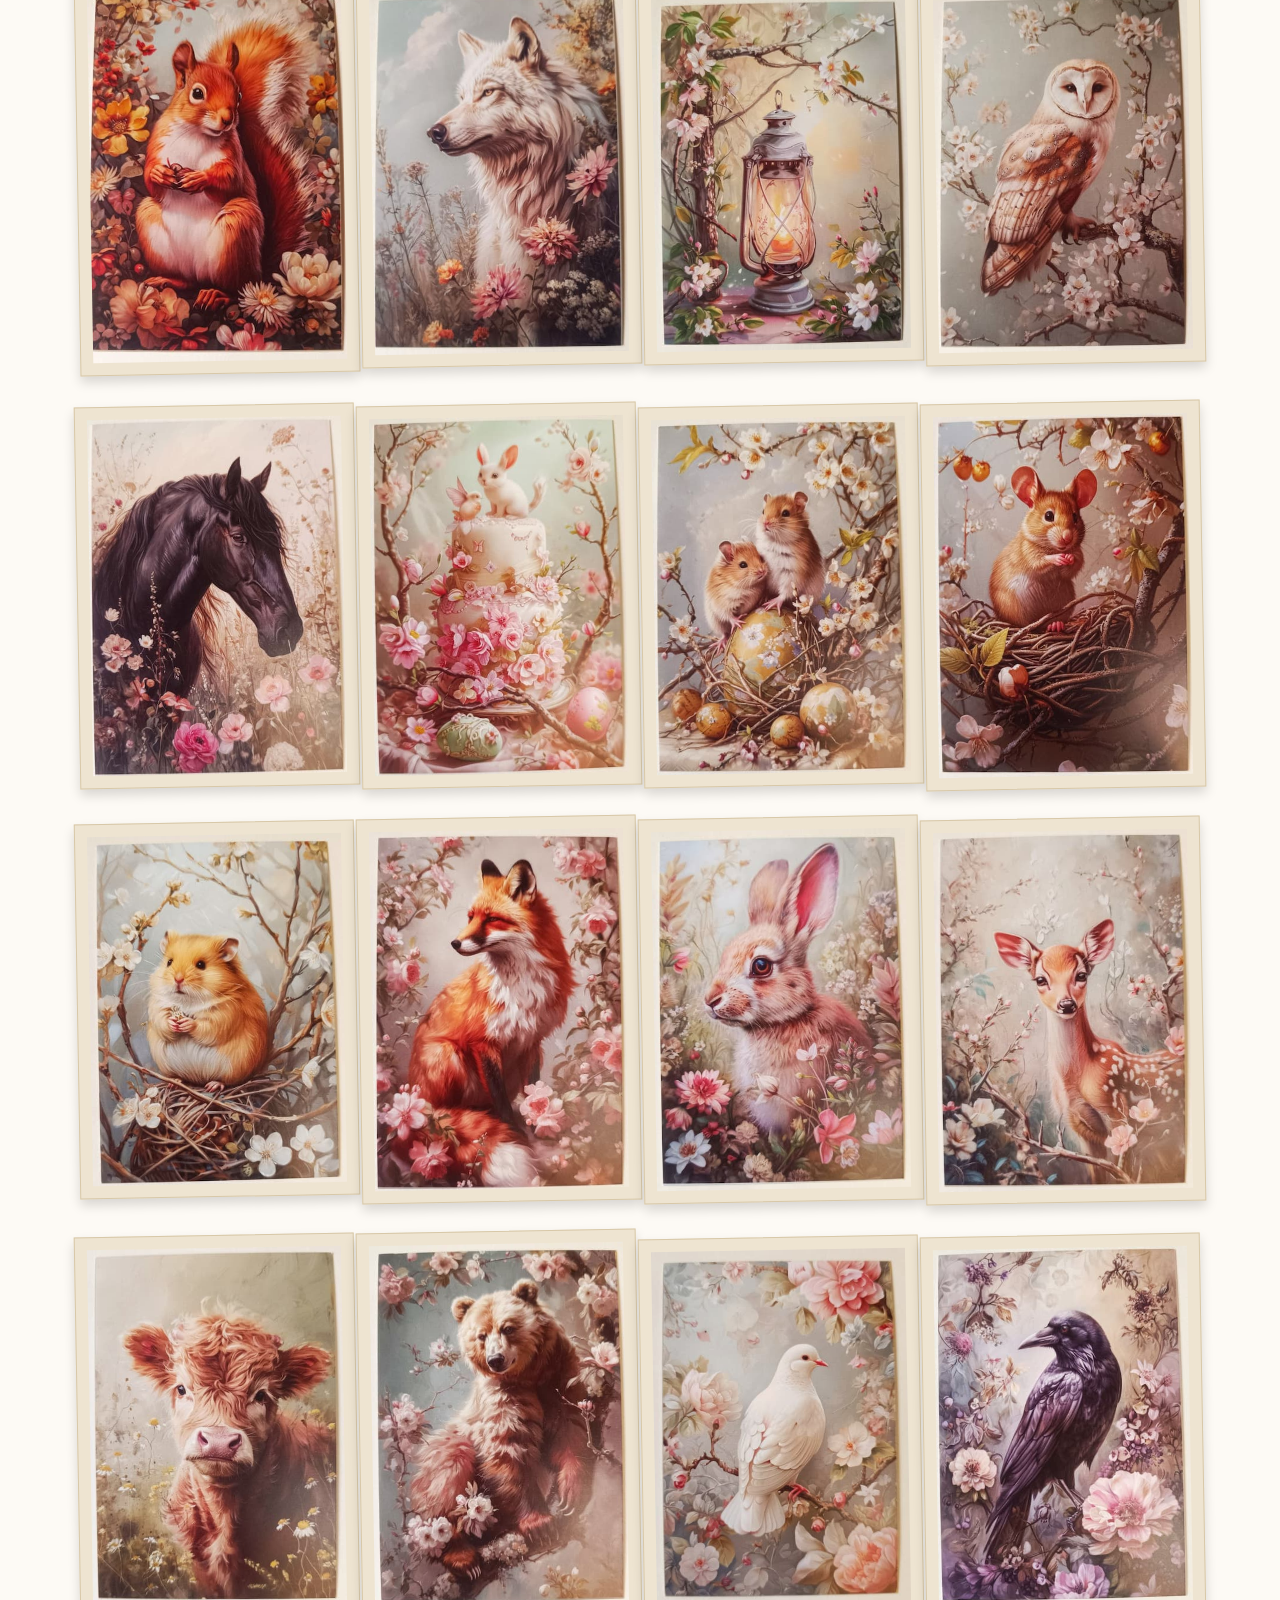
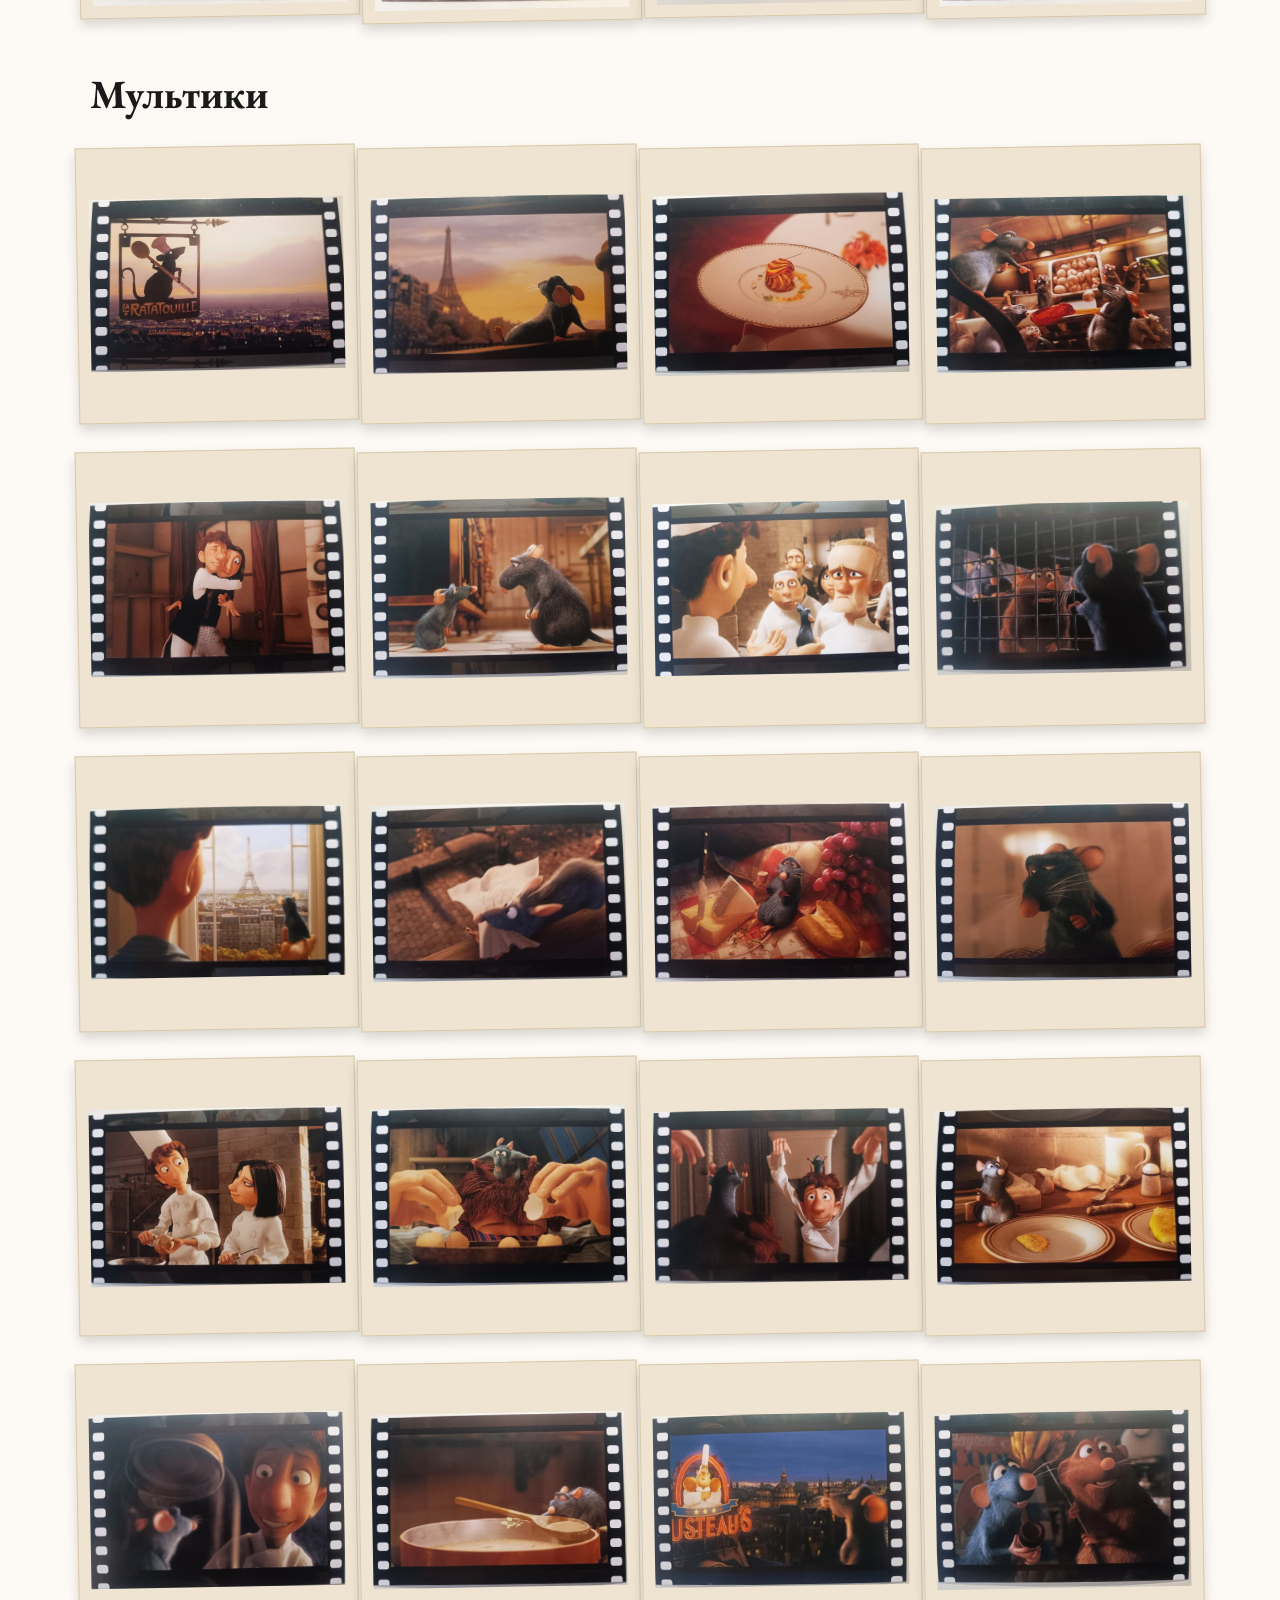
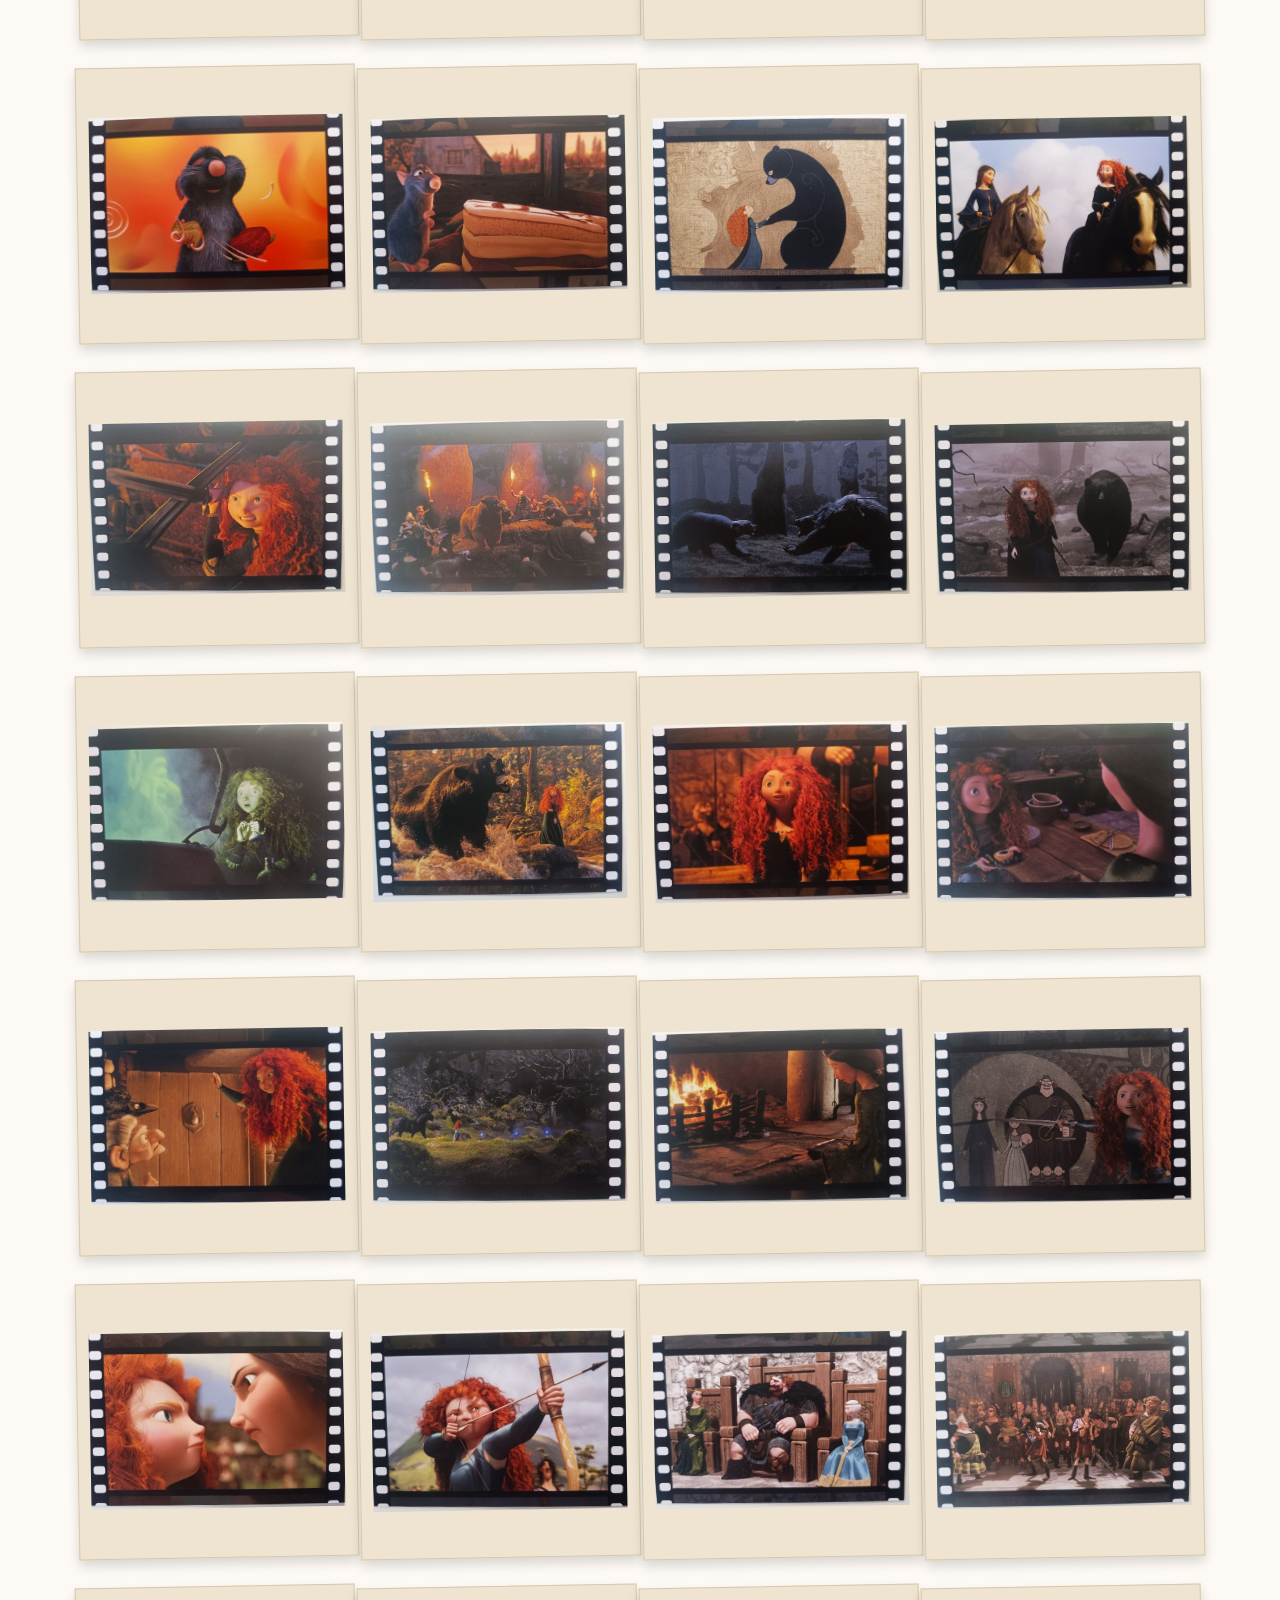
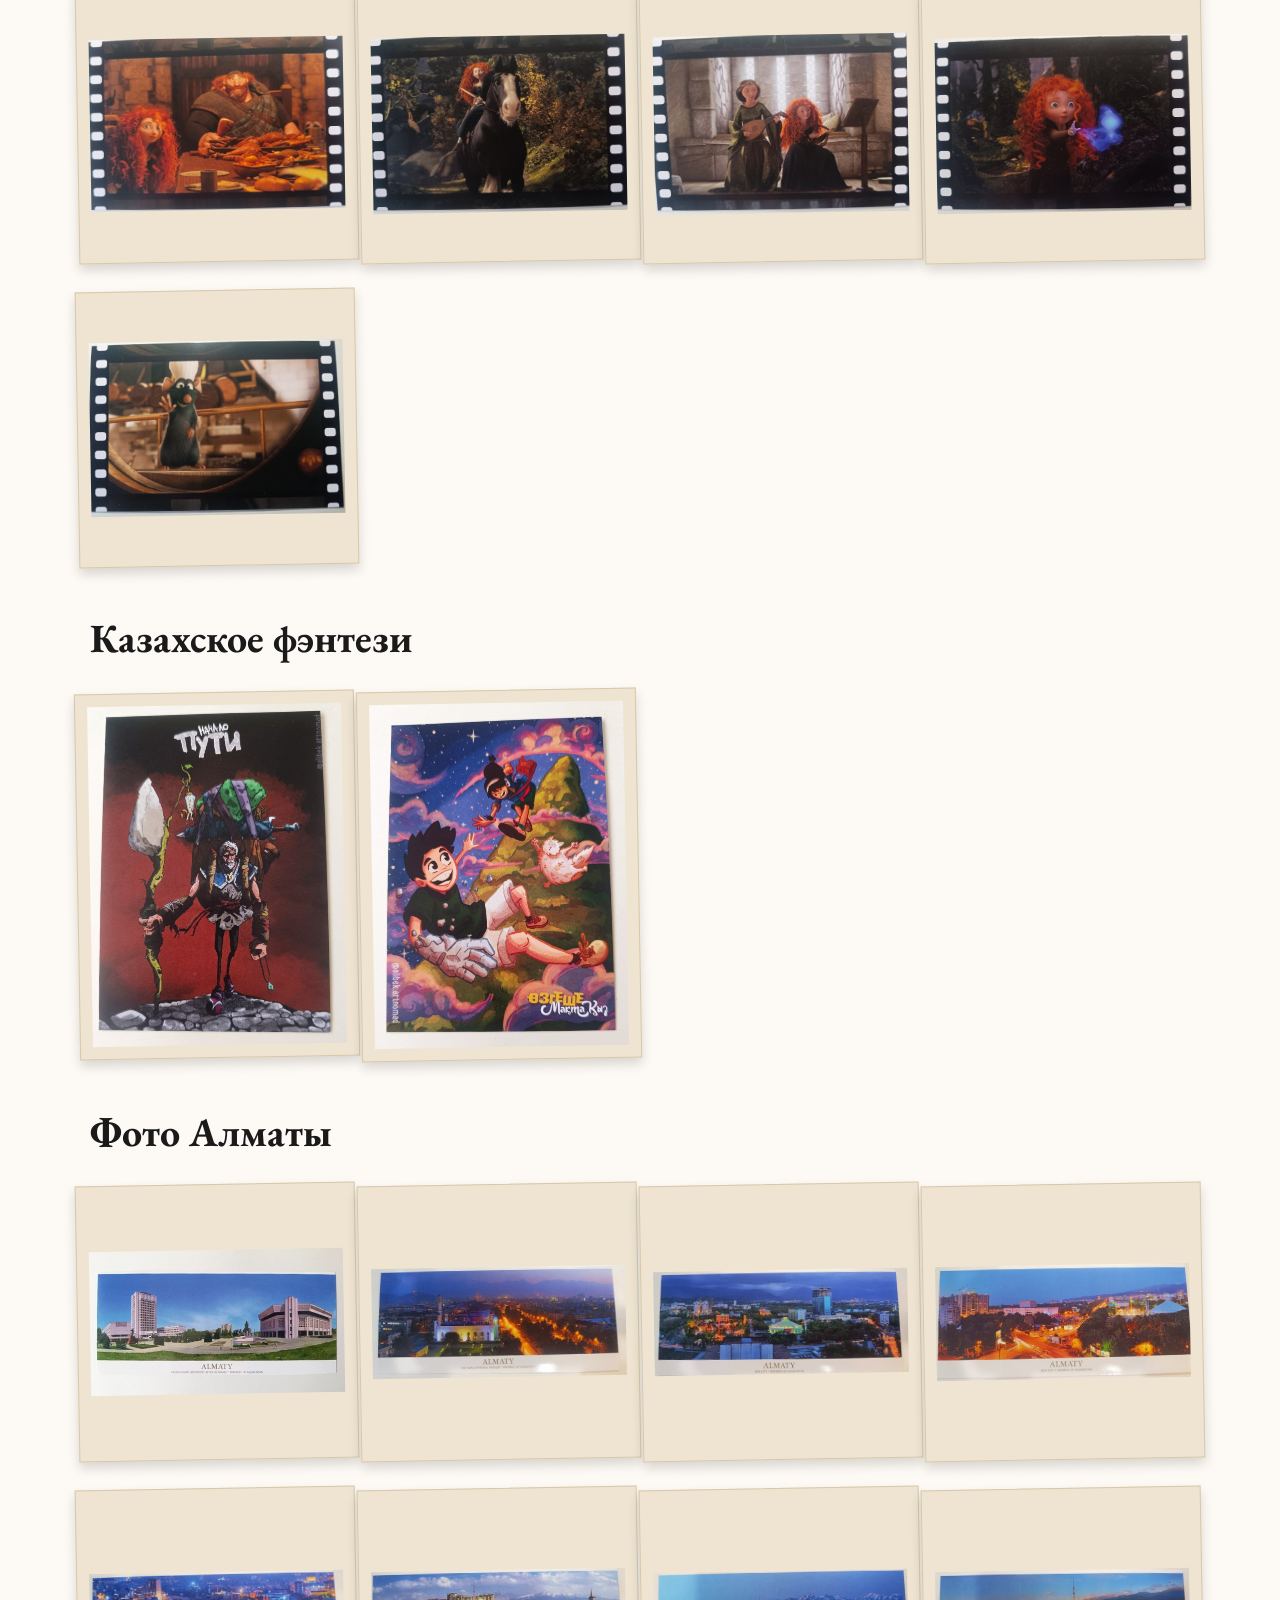
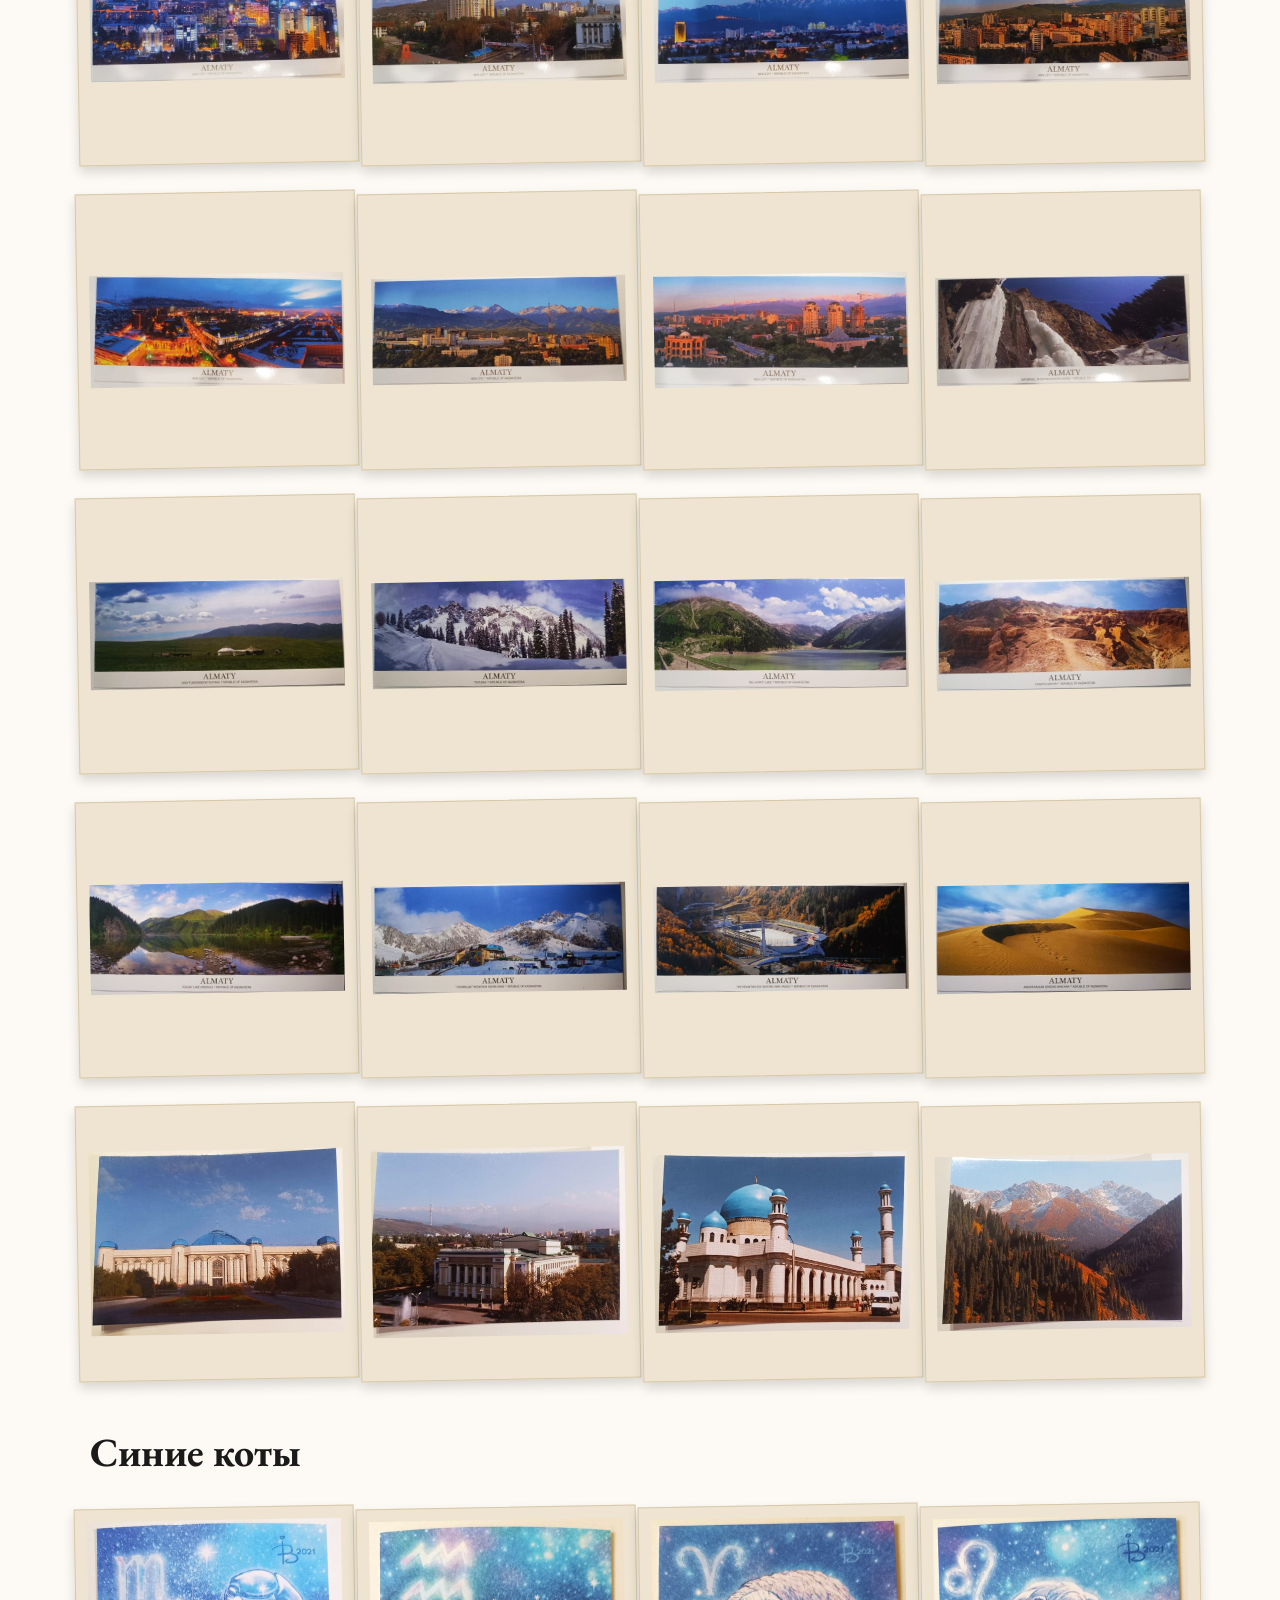
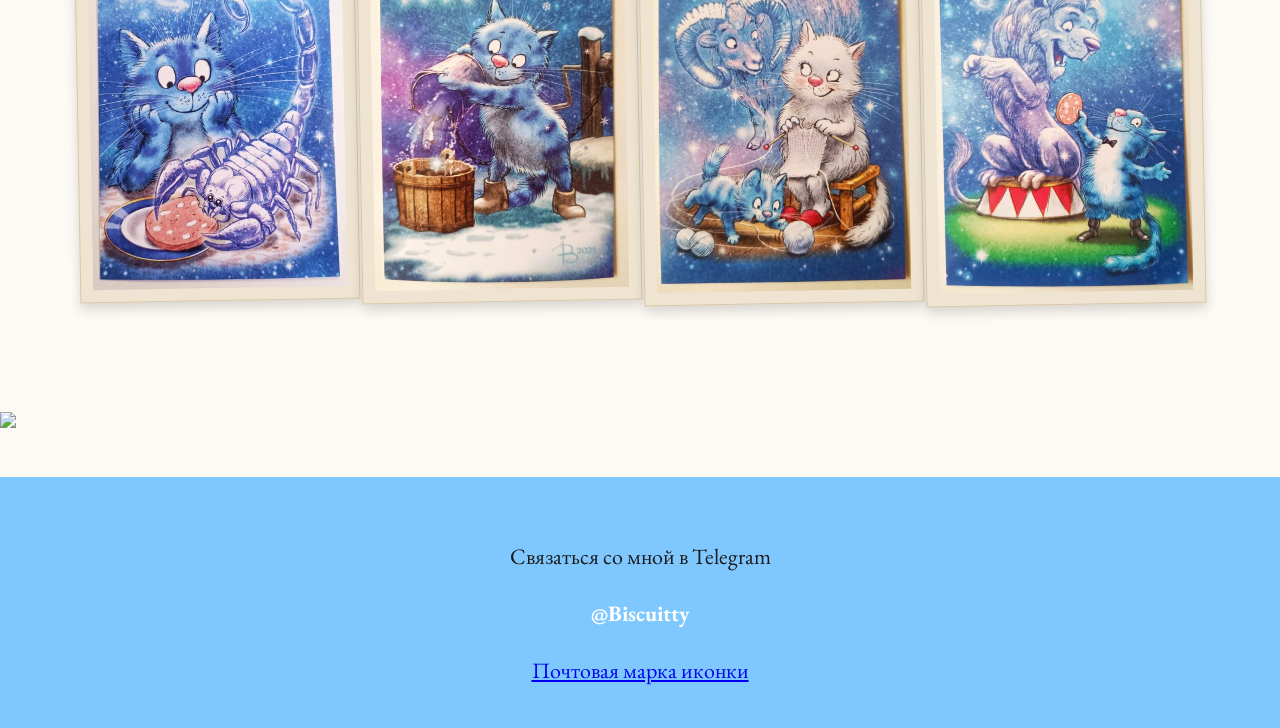
==== commit 5177da84: "Add new sets Add Cartoons, Almaty cards. With new folders" ====
--- a/exchange.html
+++ b/exchange.html
@@ -41,7 +41,8 @@
 
     <nav>
         <!-- <a href="#myset" class="lang" data-ru="Мой авторский набор" data-en="My original set">Мой авторский набор</a> -->
-        <a href="#animals" class="lang" data-ru="Животные" data-en="Animals">Животные</a>        
+        <a href="#animals" class="lang" data-ru="Животные" data-en="Animals">Животные</a> 
+        <a href="#cartoons" class="lang" data-ru="Мультики" data-en="Cartoons">Мультики</a>       
         <a href="#qazaqfantasy" class="lang" data-ru="Казахское фэнтези" data-en="Qazaq fantasy">Казахское фэнтези</a>        
         <a href="#photosofalmaty" class="lang" data-ru="Фото Алматы" data-en="Photos of Almaty">Фото Алматы</a>        
         <a href="#bluecats" class="lang" data-ru="Синие коты" data-en="Blue Cats Collection">Синие коты</a>
@@ -135,66 +136,137 @@
             </div>
         </div>
 
+
+        
+        <h2 id="cartoons" class="lang" data-ru="Мультики" data-en="Cartoons">Мультики</h2>
+        <div class="gallery">
+                <div class="postcardCard"><img src="images/thumbnails/Exchange/Cartoons/card1.jpg" data-full="images/full/Exchange/Cartoons/card1.jpg" alt="Cartoons 1" loading="lazy"></div>
+                <div class="postcardCard"><img src="images/thumbnails/Exchange/Cartoons/card3.jpg" data-full="images/full/Exchange/Cartoons/card3.jpg" alt="Cartoons 3" loading="lazy"></div>
+                <div class="postcardCard"><img src="images/thumbnails/Exchange/Cartoons/card4.jpg" data-full="images/full/Exchange/Cartoons/card4.jpg" alt="Cartoons 4" loading="lazy"></div>
+                <div class="postcardCard"><img src="images/thumbnails/Exchange/Cartoons/card5.jpg" data-full="images/full/Exchange/Cartoons/card5.jpg" alt="Cartoons 5" loading="lazy"></div>
+                <div class="postcardCard"><img src="images/thumbnails/Exchange/Cartoons/card6.jpg" data-full="images/full/Exchange/Cartoons/card6.jpg" alt="Cartoons 6" loading="lazy"></div>
+                <div class="postcardCard"><img src="images/thumbnails/Exchange/Cartoons/card7.jpg" data-full="images/full/Exchange/Cartoons/card7.jpg" alt="Cartoons 7" loading="lazy"></div>
+                <div class="postcardCard"><img src="images/thumbnails/Exchange/Cartoons/card8.jpg" data-full="images/full/Exchange/Cartoons/card8.jpg" alt="Cartoons 8" loading="lazy"></div>
+                <div class="postcardCard"><img src="images/thumbnails/Exchange/Cartoons/card9.jpg" data-full="images/full/Exchange/Cartoons/card9.jpg" alt="Cartoons 9" loading="lazy"></div>
+                <div class="postcardCard"><img src="images/thumbnails/Exchange/Cartoons/card10.jpg" data-full="images/full/Exchange/Cartoons/card10.jpg" alt="Cartoons 10" loading="lazy"></div>
+                <div class="postcardCard"><img src="images/thumbnails/Exchange/Cartoons/card11.jpg" data-full="images/full/Exchange/Cartoons/card11.jpg" alt="Cartoons 11" loading="lazy"></div>
+                <div class="postcardCard"><img src="images/thumbnails/Exchange/Cartoons/card12.jpg" data-full="images/full/Exchange/Cartoons/card12.jpg" alt="Cartoons 12" loading="lazy"></div>
+                <div class="postcardCard"><img src="images/thumbnails/Exchange/Cartoons/card13.jpg" data-full="images/full/Exchange/Cartoons/card13.jpg" alt="Cartoons 13" loading="lazy"></div>
+                <div class="postcardCard"><img src="images/thumbnails/Exchange/Cartoons/card14.jpg" data-full="images/full/Exchange/Cartoons/card14.jpg" alt="Cartoons 14" loading="lazy"></div>
+                <div class="postcardCard"><img src="images/thumbnails/Exchange/Cartoons/card15.jpg" data-full="images/full/Exchange/Cartoons/card15.jpg" alt="Cartoons 15" loading="lazy"></div>
+                <div class="postcardCard"><img src="images/thumbnails/Exchange/Cartoons/card16.jpg" data-full="images/full/Exchange/Cartoons/card16.jpg" alt="Cartoons 16" loading="lazy"></div>
+                <div class="postcardCard"><img src="images/thumbnails/Exchange/Cartoons/card17.jpg" data-full="images/full/Exchange/Cartoons/card17.jpg" alt="Cartoons 17" loading="lazy"></div>
+                <div class="postcardCard"><img src="images/thumbnails/Exchange/Cartoons/card18.jpg" data-full="images/full/Exchange/Cartoons/card18.jpg" alt="Cartoons 18" loading="lazy"></div>
+                <div class="postcardCard"><img src="images/thumbnails/Exchange/Cartoons/card19.jpg" data-full="images/full/Exchange/Cartoons/card19.jpg" alt="Cartoons 19" loading="lazy"></div>
+                <div class="postcardCard"><img src="images/thumbnails/Exchange/Cartoons/card20.jpg" data-full="images/full/Exchange/Cartoons/card20.jpg" alt="Cartoons 20" loading="lazy"></div>
+                <div class="postcardCard"><img src="images/thumbnails/Exchange/Cartoons/card21.jpg" data-full="images/full/Exchange/Cartoons/card21.jpg" alt="Cartoons 21" loading="lazy"></div>
+                <div class="postcardCard"><img src="images/thumbnails/Exchange/Cartoons/card22.jpg" data-full="images/full/Exchange/Cartoons/card22.jpg" alt="Cartoons 22" loading="lazy"></div>
+                <div class="postcardCard"><img src="images/thumbnails/Exchange/Cartoons/card23.jpg" data-full="images/full/Exchange/Cartoons/card23.jpg" alt="Cartoons 23" loading="lazy"></div>
+                <div class="postcardCard"><img src="images/thumbnails/Exchange/Cartoons/card24.jpg" data-full="images/full/Exchange/Cartoons/card24.jpg" alt="Cartoons 24" loading="lazy"></div>
+                <div class="postcardCard"><img src="images/thumbnails/Exchange/Cartoons/card25.jpg" data-full="images/full/Exchange/Cartoons/card25.jpg" alt="Cartoons 25" loading="lazy"></div>
+                <div class="postcardCard"><img src="images/thumbnails/Exchange/Cartoons/card26.jpg" data-full="images/full/Exchange/Cartoons/card26.jpg" alt="Cartoons 26" loading="lazy"></div>
+                <div class="postcardCard"><img src="images/thumbnails/Exchange/Cartoons/card27.jpg" data-full="images/full/Exchange/Cartoons/card27.jpg" alt="Cartoons 27" loading="lazy"></div>
+                <div class="postcardCard"><img src="images/thumbnails/Exchange/Cartoons/card28.jpg" data-full="images/full/Exchange/Cartoons/card28.jpg" alt="Cartoons 28" loading="lazy"></div>
+                <div class="postcardCard"><img src="images/thumbnails/Exchange/Cartoons/card29.jpg" data-full="images/full/Exchange/Cartoons/card29.jpg" alt="Cartoons 29" loading="lazy"></div>
+                <div class="postcardCard"><img src="images/thumbnails/Exchange/Cartoons/card30.jpg" data-full="images/full/Exchange/Cartoons/card30.jpg" alt="Cartoons 30" loading="lazy"></div>
+                <div class="postcardCard"><img src="images/thumbnails/Exchange/Cartoons/card31.jpg" data-full="images/full/Exchange/Cartoons/card31.jpg" alt="Cartoons 31" loading="lazy"></div>
+                <div class="postcardCard"><img src="images/thumbnails/Exchange/Cartoons/card32.jpg" data-full="images/full/Exchange/Cartoons/card32.jpg" alt="Cartoons 32" loading="lazy"></div>
+                <div class="postcardCard"><img src="images/thumbnails/Exchange/Cartoons/card33.jpg" data-full="images/full/Exchange/Cartoons/card33.jpg" alt="Cartoons 33" loading="lazy"></div>
+                <div class="postcardCard"><img src="images/thumbnails/Exchange/Cartoons/card34.jpg" data-full="images/full/Exchange/Cartoons/card34.jpg" alt="Cartoons 34" loading="lazy"></div>
+                <div class="postcardCard"><img src="images/thumbnails/Exchange/Cartoons/card35.jpg" data-full="images/full/Exchange/Cartoons/card35.jpg" alt="Cartoons 35" loading="lazy"></div>
+                <div class="postcardCard"><img src="images/thumbnails/Exchange/Cartoons/card36.jpg" data-full="images/full/Exchange/Cartoons/card36.jpg" alt="Cartoons 36" loading="lazy"></div>
+                <div class="postcardCard"><img src="images/thumbnails/Exchange/Cartoons/card37.jpg" data-full="images/full/Exchange/Cartoons/card37.jpg" alt="Cartoons 37" loading="lazy"></div>
+                <div class="postcardCard"><img src="images/thumbnails/Exchange/Cartoons/card38.jpg" data-full="images/full/Exchange/Cartoons/card38.jpg" alt="Cartoons 38" loading="lazy"></div>
+                <div class="postcardCard"><img src="images/thumbnails/Exchange/Cartoons/card39.jpg" data-full="images/full/Exchange/Cartoons/card39.jpg" alt="Cartoons 39" loading="lazy"></div>
+                <div class="postcardCard"><img src="images/thumbnails/Exchange/Cartoons/card40.jpg" data-full="images/full/Exchange/Cartoons/card40.jpg" alt="Cartoons 40" loading="lazy"></div>
+                <div class="postcardCard"><img src="images/thumbnails/Exchange/Cartoons/card41.jpg" data-full="images/full/Exchange/Cartoons/card41.jpg" alt="Cartoons 41" loading="lazy"></div>
+                <div class="postcardCard"><img src="images/thumbnails/Exchange/Cartoons/card42.jpg" data-full="images/full/Exchange/Cartoons/card42.jpg" alt="Cartoons 42" loading="lazy"></div>
+                <div class="postcardCard"><img src="images/thumbnails/Exchange/Cartoons/card43.jpg" data-full="images/full/Exchange/Cartoons/card43.jpg" alt="Cartoons 43" loading="lazy"></div>
+                <div class="postcardCard"><img src="images/thumbnails/Exchange/Cartoons/card44.jpg" data-full="images/full/Exchange/Cartoons/card44.jpg" alt="Cartoons 44" loading="lazy"></div>
+                <div class="postcardCard"><img src="images/thumbnails/Exchange/Cartoons/card45.jpg" data-full="images/full/Exchange/Cartoons/card45.jpg" alt="Cartoons 45" loading="lazy"></div>
+                <div class="postcardCard"><img src="images/thumbnails/Exchange/Cartoons/card2.jpg" data-full="images/full/Exchange/Cartoons/card2.jpg" alt="Cartoons 2" loading="lazy"></div>
+        </div>
+
+
     <h2 id="qazaqfantasy" class="lang" data-ru="Казахское фэнтези" data-en="Qazaq fantasy">Казахское фэнтези</h2>
         <div class="gallery">
             <div class="postcardCard">
-                <img src="images/thumbnails/Exchange/card01.jpg" data-full="images/full/Exchange/card01.jpg" alt="Qazaq fantasy 1" loading="lazy">
-            </div>
-            <div class="postcardCard">
-                <img src="images/thumbnails/Exchange/card02.jpg" data-full="images/full/Exchange/card02.jpg" alt="Qazaq fantasy 2" loading="lazy">
-            </div>
-        </div>
+                <img src="images/thumbnails/Exchange/QazaqFantasy/card01.jpg" data-full="images/full/Exchange/QazaqFantasy/card01.jpg" alt="Qazaq fantasy 1" loading="lazy">
+            </div>
+            <div class="postcardCard">
+                <img src="images/thumbnails/Exchange/QazaqFantasy/card02.jpg" data-full="images/full/Exchange/QazaqFantasy/card02.jpg" alt="Qazaq fantasy 2" loading="lazy">
+            </div>
+        </div>
+
+
        <!-- <h2 id="myset" class="lang" data-ru="Мой авторский набор 'Страна великой степи'" data-en="My original set 'Land of the Great Steppe'">Мой авторский набор 'Страна великой степи'</h2>
     <div class="gallery">
     <div class="postcardCard">
         <img class="lang-img" 
-             src="images/thumbnails/Exchange/card0001ru.jpg" 
-             data-src-ru="images/thumbnails/Exchange/card0001ru.jpg" 
-             data-src-en="images/thumbnails/Exchange/card0001en.jpg" 
-             data-full-ru="images/full/Exchange/card0001ru.jpg" 
-             data-full-en="images/full/Exchange/card0001en.jpg" 
+             src="images/thumbnails/Exchange/MySet/card0001ru.jpg" 
+             data-src-ru="images/thumbnails/Exchange/MySet/card0001ru.jpg" 
+             data-src-en="images/thumbnails/Exchange/MySet/card0001en.jpg" 
+             data-full-ru="images/full/Exchange/MySet/card0001ru.jpg" 
+             data-full-en="images/full/Exchange/MySet/card0001en.jpg" 
              alt="Postcard" loading="lazy">
     </div>
     <div class="postcardCard">
         <img class="lang-img" 
-             src="images/thumbnails/Exchange/card0002ru.jpg" 
-             data-src-ru="images/thumbnails/Exchange/card0002ru.jpg" 
-             data-src-en="images/thumbnails/Exchange/card0002en.jpg" 
-             data-full-ru="images/full/Exchange/card0002ru.jpg" 
-             data-full-en="images/full/Exchange/card0002en.jpg" 
+             src="images/thumbnails/Exchange/MySet/card0002ru.jpg" 
+             data-src-ru="images/thumbnails/Exchange/MySet/card0002ru.jpg" 
+             data-src-en="images/thumbnails/Exchange/MySet/card0002en.jpg" 
+             data-full-ru="images/full/Exchange/MySet/card0002ru.jpg" 
+             data-full-en="images/full/Exchange/MySet/card0002en.jpg" 
              alt="Postcard" loading="lazy">
     </div>
     <div class="postcardCard">
-        <img src="images/thumbnails/Exchange/card0003.jpg" data-full="images/full/Exchange/card0003.jpg" alt="My set 3" loading="lazy">
+        <img src="images/thumbnails/Exchange/MySet/card0003.jpg" data-full="images/full/Exchange/MySet/card0003.jpg" alt="My set 3" loading="lazy">
     </div>
     <div class="postcardCard">
         <img class="lang-img" 
-             src="images/thumbnails/Exchange/card0004ru.jpg" 
-             data-src-ru="images/thumbnails/Exchange/card0004ru.jpg" 
-             data-src-en="images/thumbnails/Exchange/card0004en.jpg" 
-             data-full-ru="images/full/Exchange/card0004ru.jpg" 
-             data-full-en="images/full/Exchange/card0004en.jpg" 
+             src="images/thumbnails/Exchange/MySet/card0004ru.jpg" 
+             data-src-ru="images/thumbnails/Exchange/MySet/card0004ru.jpg" 
+             data-src-en="images/thumbnails/Exchange/MySet/card0004en.jpg" 
+             data-full-ru="images/full/Exchange/MySet/card0004ru.jpg" 
+             data-full-en="images/full/Exchange/MySet/card0004en.jpg" 
              alt="Postcard" loading="lazy">
     </div>
 </div> -->
 
 <h2 id="photosofalmaty" class="lang" data-ru="Фото Алматы" data-en="Photos of Almaty">Фото Алматы</h2>
-<div class="gallery">            
-    <div class="postcardCard"><img src="images/thumbnails/Exchange/card1.jpg" data-full="images/full/Exchange/card1.jpg" alt="Almaty 1" loading="lazy"></div>
-    <div class="postcardCard"><img src="images/thumbnails/Exchange/card2.jpg" data-full="images/full/Exchange/card2.jpg" alt="Almaty 2" loading="lazy"></div>
-    <div class="postcardCard"><img src="images/thumbnails/Exchange/card3.jpg" data-full="images/full/Exchange/card3.jpg" alt="Almaty 3" loading="lazy"></div>
-    <div class="postcardCard"><img src="images/thumbnails/Exchange/card4.jpg" data-full="images/full/Exchange/card4.jpg" alt="Almaty 4" loading="lazy"></div>
-    <div class="postcardCard"><img src="images/thumbnails/Exchange/card5.jpg" data-full="images/full/Exchange/card5.jpg" alt="Almaty 5" loading="lazy"></div>
-    <div class="postcardCard"><img src="images/thumbnails/Exchange/card6.jpg" data-full="images/full/Exchange/card6.jpg" alt="Almaty 6" loading="lazy"></div>       
+<div class="gallery">                
+    <div class="postcardCard"><img src="images/thumbnails/Exchange/Almaty/card2.jpg" data-full="images/full/Exchange/Almaty/card2.jpg" alt="Almaty 2" loading="lazy"></div>
+    <div class="postcardCard"><img src="images/thumbnails/Exchange/Almaty/card3.jpg" data-full="images/full/Exchange/Almaty/card3.jpg" alt="Almaty 3" loading="lazy"></div>
+    <div class="postcardCard"><img src="images/thumbnails/Exchange/Almaty/card4.jpg" data-full="images/full/Exchange/Almaty/card4.jpg" alt="Almaty 4" loading="lazy"></div>
+    <div class="postcardCard"><img src="images/thumbnails/Exchange/Almaty/card5.jpg" data-full="images/full/Exchange/Almaty/card5.jpg" alt="Almaty 5" loading="lazy"></div>
+    <div class="postcardCard"><img src="images/thumbnails/Exchange/Almaty/card6.jpg" data-full="images/full/Exchange/Almaty/card6.jpg" alt="Almaty 6" loading="lazy"></div>
+    <div class="postcardCard"><img src="images/thumbnails/Exchange/Almaty/card7.jpg" data-full="images/full/Exchange/Almaty/card7.jpg" alt="Almaty 7" loading="lazy"></div>
+    <div class="postcardCard"><img src="images/thumbnails/Exchange/Almaty/card8.jpg" data-full="images/full/Exchange/Almaty/card8.jpg" alt="Almaty 8" loading="lazy"></div>
+    <div class="postcardCard"><img src="images/thumbnails/Exchange/Almaty/card9.jpg" data-full="images/full/Exchange/Almaty/card9.jpg" alt="Almaty 9" loading="lazy"></div>
+    <div class="postcardCard"><img src="images/thumbnails/Exchange/Almaty/card10.jpg" data-full="images/full/Exchange/Almaty/card10.jpg" alt="Almaty 10" loading="lazy"></div>
+    <div class="postcardCard"><img src="images/thumbnails/Exchange/Almaty/card11.jpg" data-full="images/full/Exchange/Almaty/card11.jpg" alt="Almaty 11" loading="lazy"></div>
+    <div class="postcardCard"><img src="images/thumbnails/Exchange/Almaty/card12.jpg" data-full="images/full/Exchange/Almaty/card12.jpg" alt="Almaty 12" loading="lazy"></div>
+    <div class="postcardCard"><img src="images/thumbnails/Exchange/Almaty/card13.jpg" data-full="images/full/Exchange/Almaty/card13.jpg" alt="Almaty 13" loading="lazy"></div>
+    <div class="postcardCard"><img src="images/thumbnails/Exchange/Almaty/card14.jpg" data-full="images/full/Exchange/Almaty/card14.jpg" alt="Almaty 14" loading="lazy"></div>
+    <div class="postcardCard"><img src="images/thumbnails/Exchange/Almaty/card15.jpg" data-full="images/full/Exchange/Almaty/card15.jpg" alt="Almaty 15" loading="lazy"></div>
+    <div class="postcardCard"><img src="images/thumbnails/Exchange/Almaty/card16.jpg" data-full="images/full/Exchange/Almaty/card16.jpg" alt="Almaty 16" loading="lazy"></div>
+    <div class="postcardCard"><img src="images/thumbnails/Exchange/Almaty/card17.jpg" data-full="images/full/Exchange/Almaty/card17.jpg" alt="Almaty 17" loading="lazy"></div>
+    <div class="postcardCard"><img src="images/thumbnails/Exchange/Almaty/card18.jpg" data-full="images/full/Exchange/Almaty/card18.jpg" alt="Almaty 18" loading="lazy"></div>
+    <div class="postcardCard"><img src="images/thumbnails/Exchange/Almaty/card19.jpg" data-full="images/full/Exchange/Almaty/card19.jpg" alt="Almaty 19" loading="lazy"></div>
+    <div class="postcardCard"><img src="images/thumbnails/Exchange/Almaty/card20.jpg" data-full="images/full/Exchange/Almaty/card20.jpg" alt="Almaty 20" loading="lazy"></div>
+    <div class="postcardCard"><img src="images/thumbnails/Exchange/Almaty/card21.jpg" data-full="images/full/Exchange/Almaty/card21.jpg" alt="Almaty 21" loading="lazy"></div>
+    <div class="postcardCard"><img src="images/thumbnails/Exchange/Almaty/card3000.jpg" data-full="images/full/Exchange/Almaty/card3000.jpg" alt="Almaty 3000" loading="lazy"></div>
+    <div class="postcardCard"><img src="images/thumbnails/Exchange/Almaty/card4000.jpg" data-full="images/full/Exchange/Almaty/card4000.jpg" alt="Almaty 4000" loading="lazy"></div>
+    <div class="postcardCard"><img src="images/thumbnails/Exchange/Almaty/card5000.jpg" data-full="images/full/Exchange/Almaty/card5000.jpg" alt="Almaty 5000" loading="lazy"></div>
+    <div class="postcardCard"><img src="images/thumbnails/Exchange/Almaty/card6000.jpg" data-full="images/full/Exchange/Almaty/card6000.jpg" alt="Almaty 6000" loading="lazy"></div>       
 </div>
 
 <h2 id="bluecats" class="lang" data-ru="Синие коты" data-en="Blue Cats Collection">Синие коты</h2>
-<div class="gallery">        
-    <div class="postcardCard"><img src="images/thumbnails/Exchange/card001.jpg" data-full="images/full/Exchange/card001.jpg" alt="Blue Cat 1" loading="lazy"></div>
-    <div class="postcardCard"><img src="images/thumbnails/Exchange/card002.jpg" data-full="images/full/Exchange/card002.jpg" alt="Blue Cat 2" loading="lazy"></div>  
-    <div class="postcardCard"><img src="images/thumbnails/Exchange/card003.jpg" data-full="images/full/Exchange/card003.jpg" alt="Blue Cat 3" loading="lazy"></div>    
-    <div class="postcardCard"><img src="images/thumbnails/Exchange/card005.jpg" data-full="images/full/Exchange/card005.jpg" alt="Blue Cat 5" loading="lazy"></div>    
-    <div class="postcardCard"><img src="images/thumbnails/Exchange/card007.jpg" data-full="images/full/Exchange/card007.jpg" alt="Blue Cat 7" loading="lazy"></div>            
+<div class="gallery">    
+    <div class="postcardCard"><img src="images/thumbnails/Exchange/BlueCats/card002.jpg" data-full="images/full/Exchange/BlueCats/card002.jpg" alt="Blue Cat 2" loading="lazy"></div>  
+    <div class="postcardCard"><img src="images/thumbnails/Exchange/BlueCats/card003.jpg" data-full="images/full/Exchange/BlueCats/card003.jpg" alt="Blue Cat 3" loading="lazy"></div>    
+    <div class="postcardCard"><img src="images/thumbnails/Exchange/BlueCats/card005.jpg" data-full="images/full/Exchange/BlueCats/card005.jpg" alt="Blue Cat 5" loading="lazy"></div>    
+    <div class="postcardCard"><img src="images/thumbnails/Exchange/BlueCats/card007.jpg" data-full="images/full/Exchange/BlueCats/card007.jpg" alt="Blue Cat 7" loading="lazy"></div>            
 </div>
     </section>
 
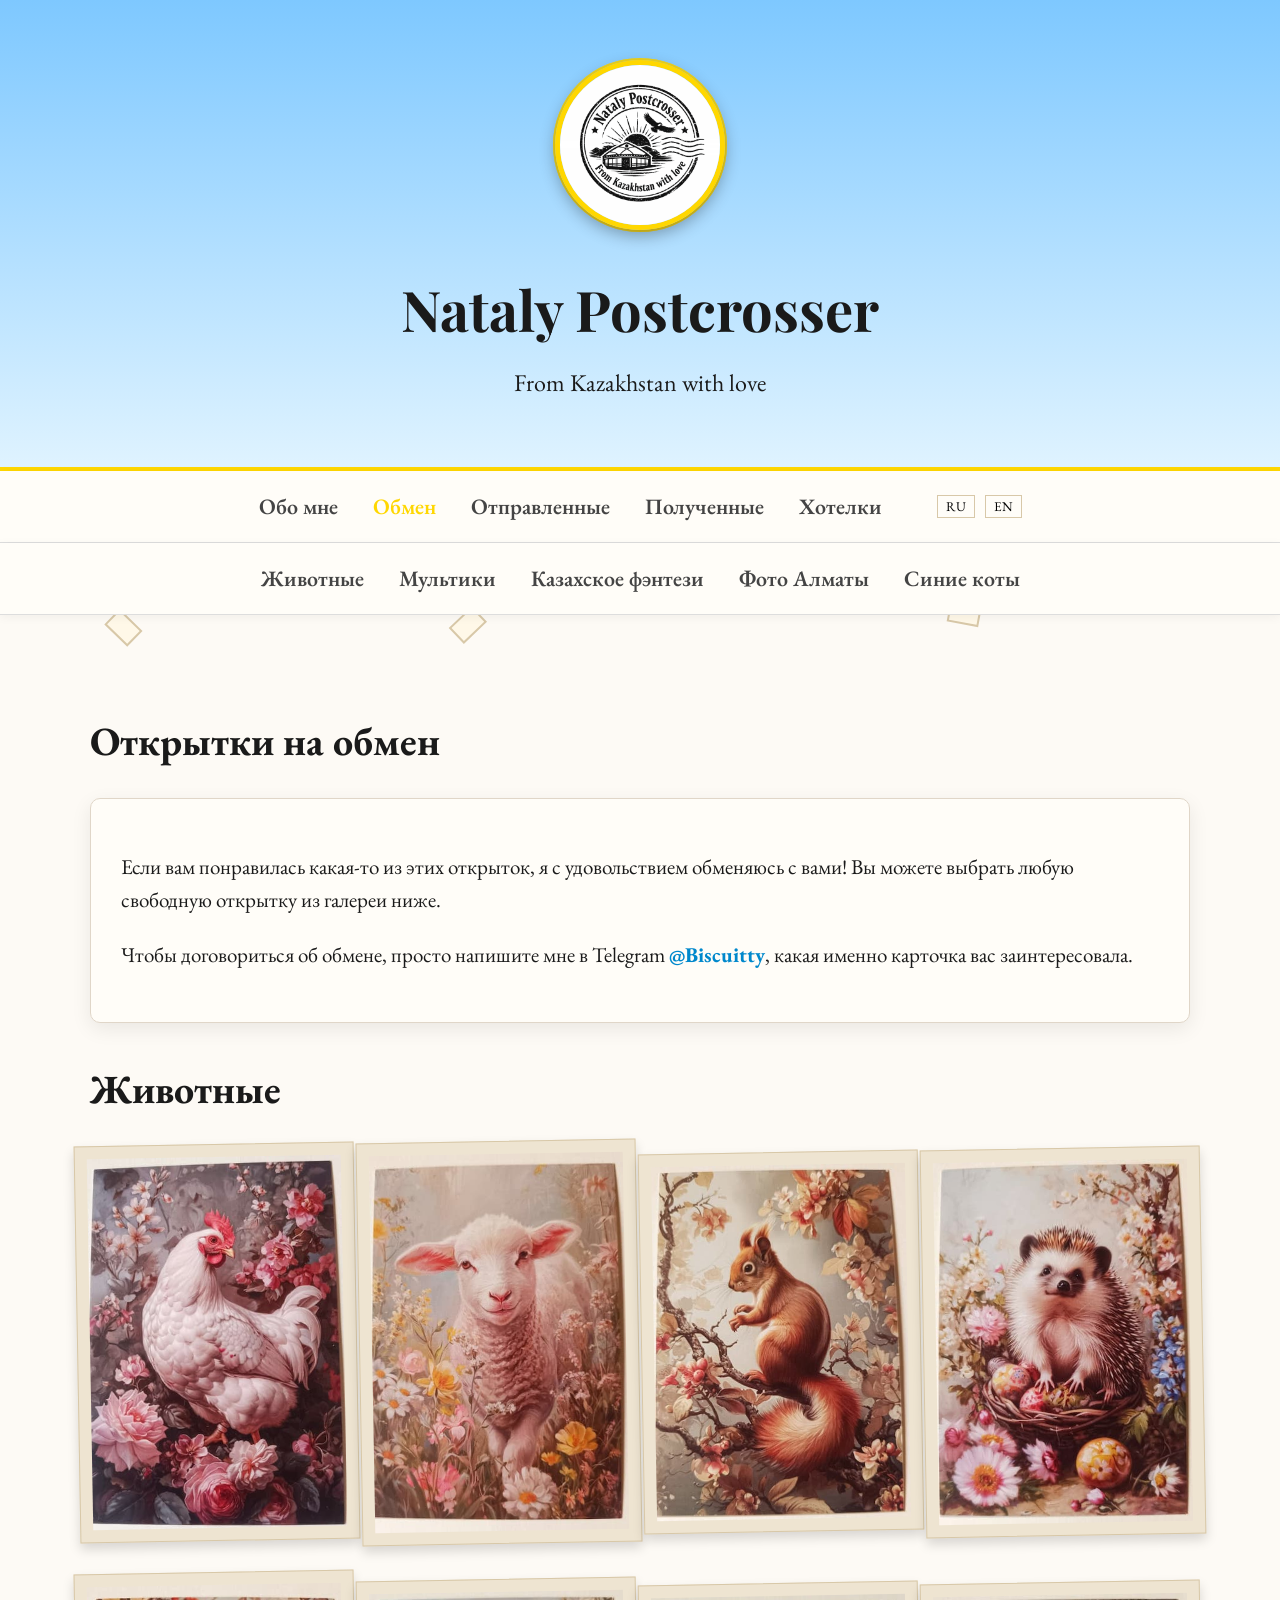
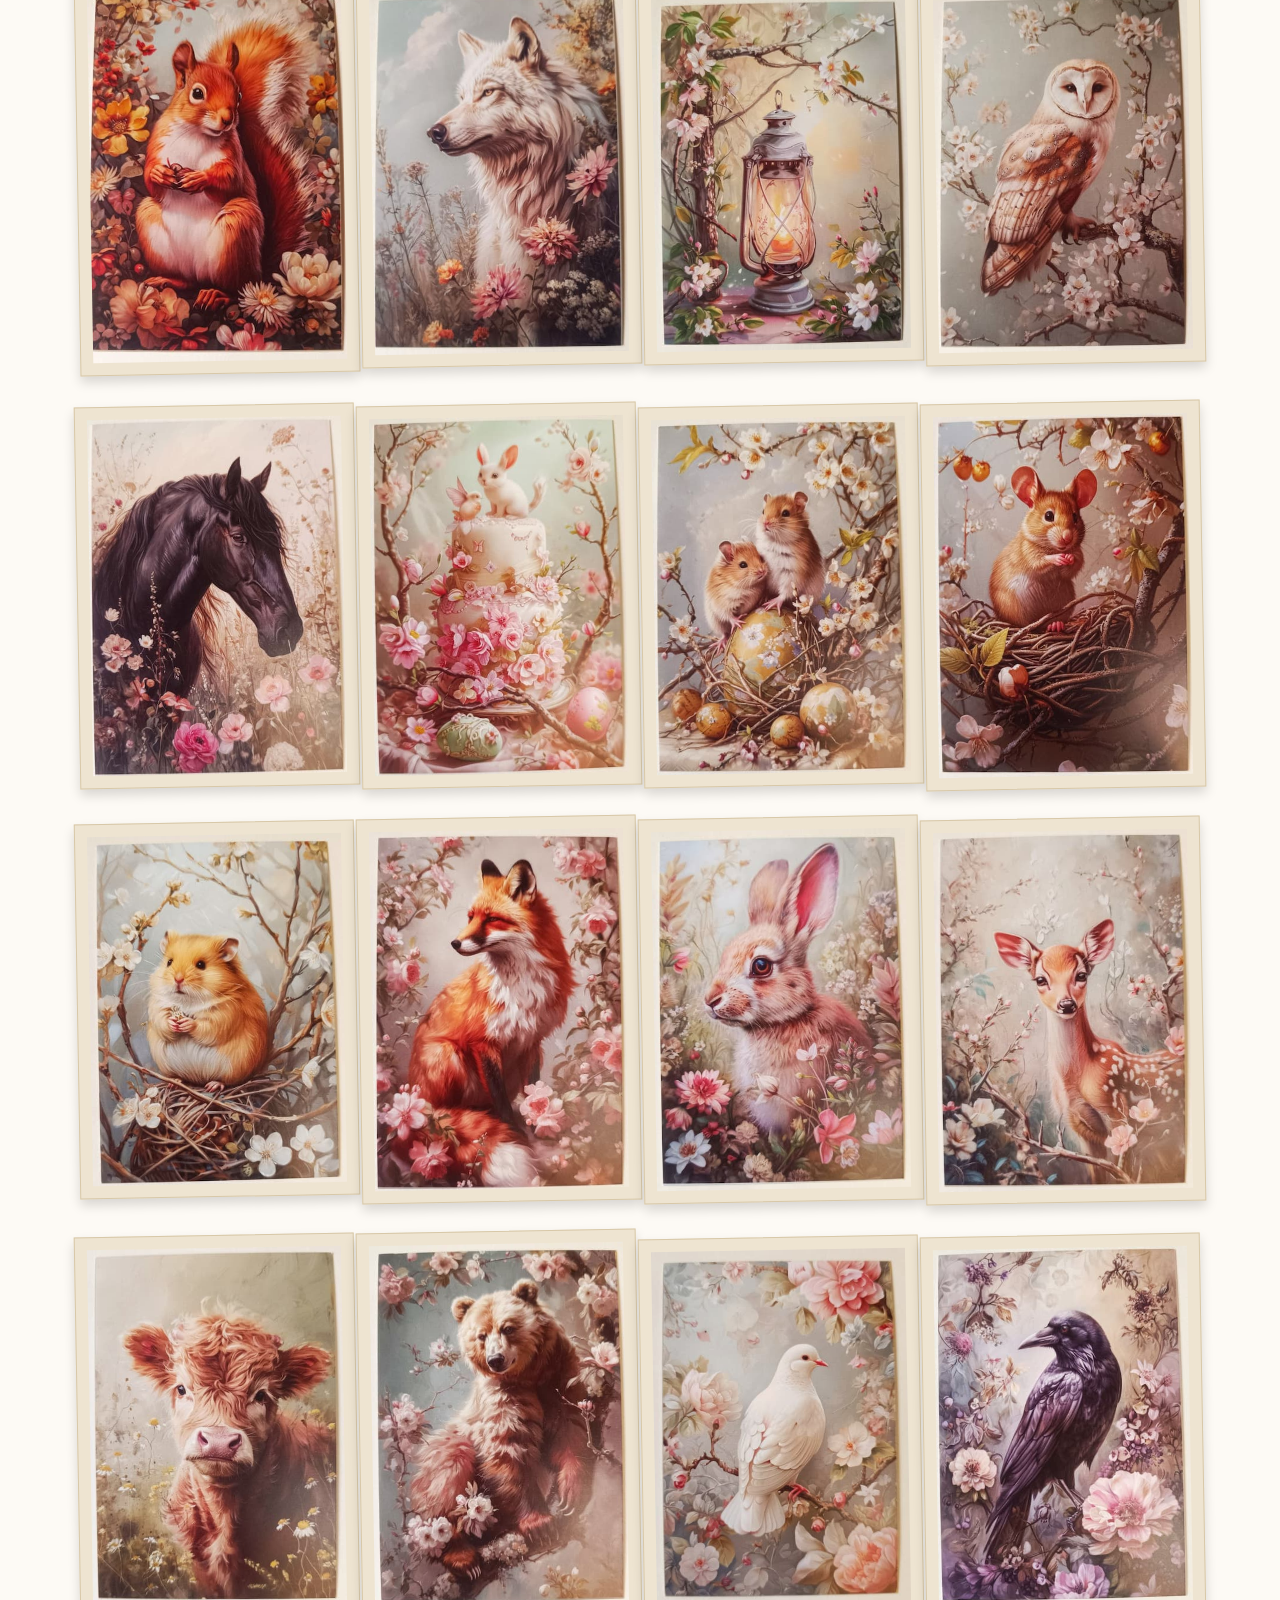
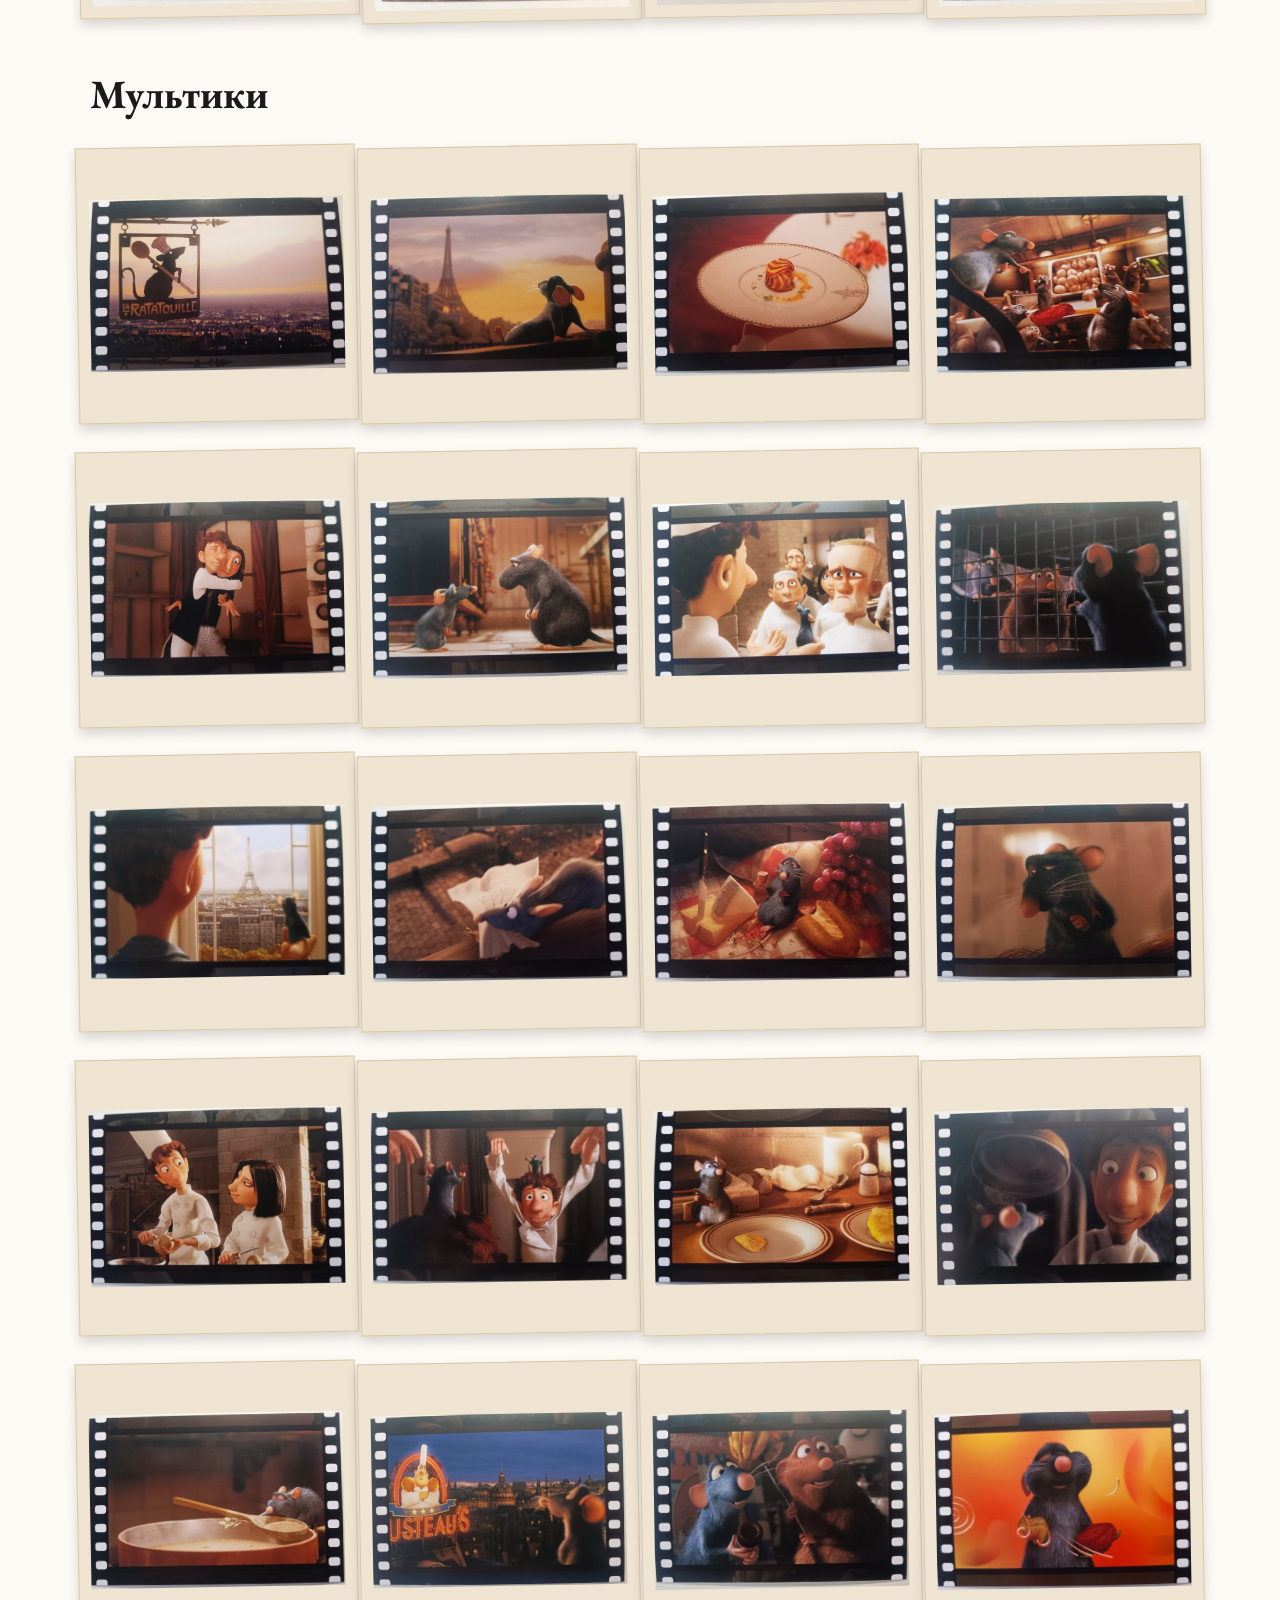
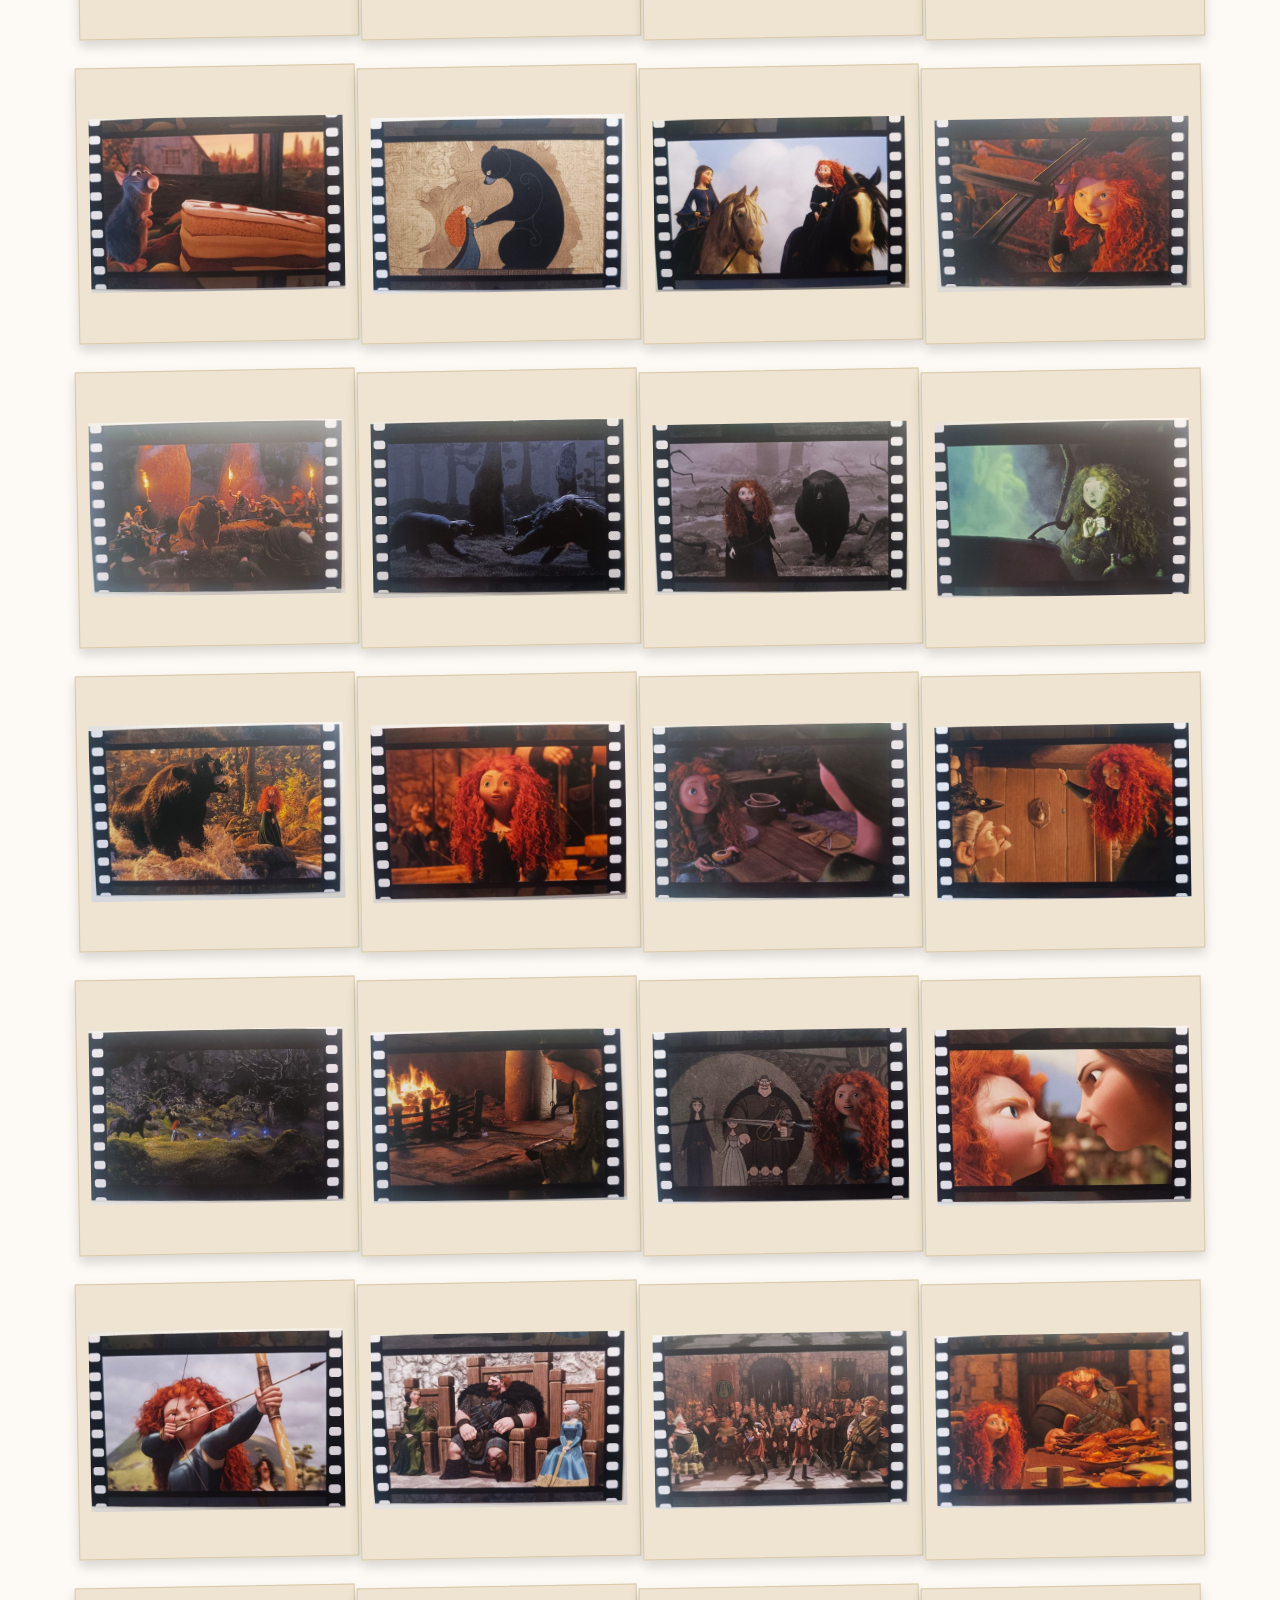
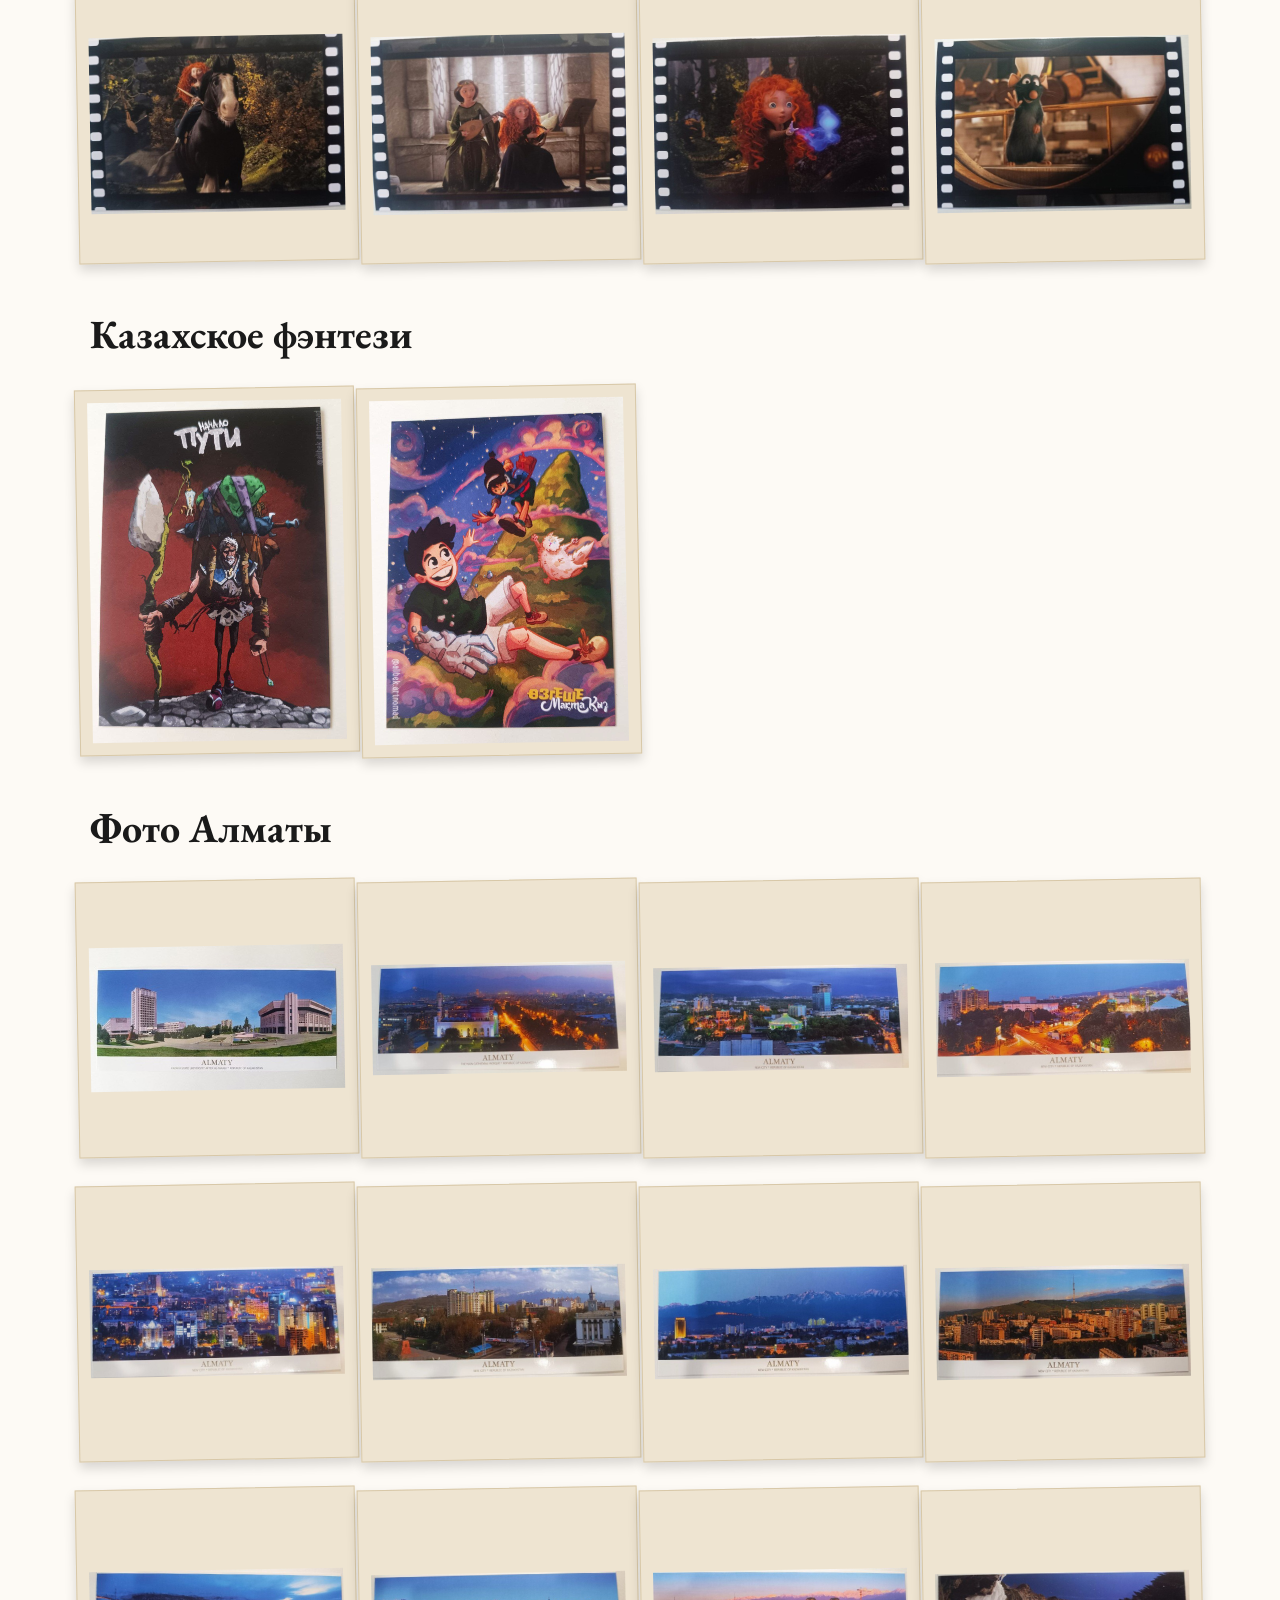
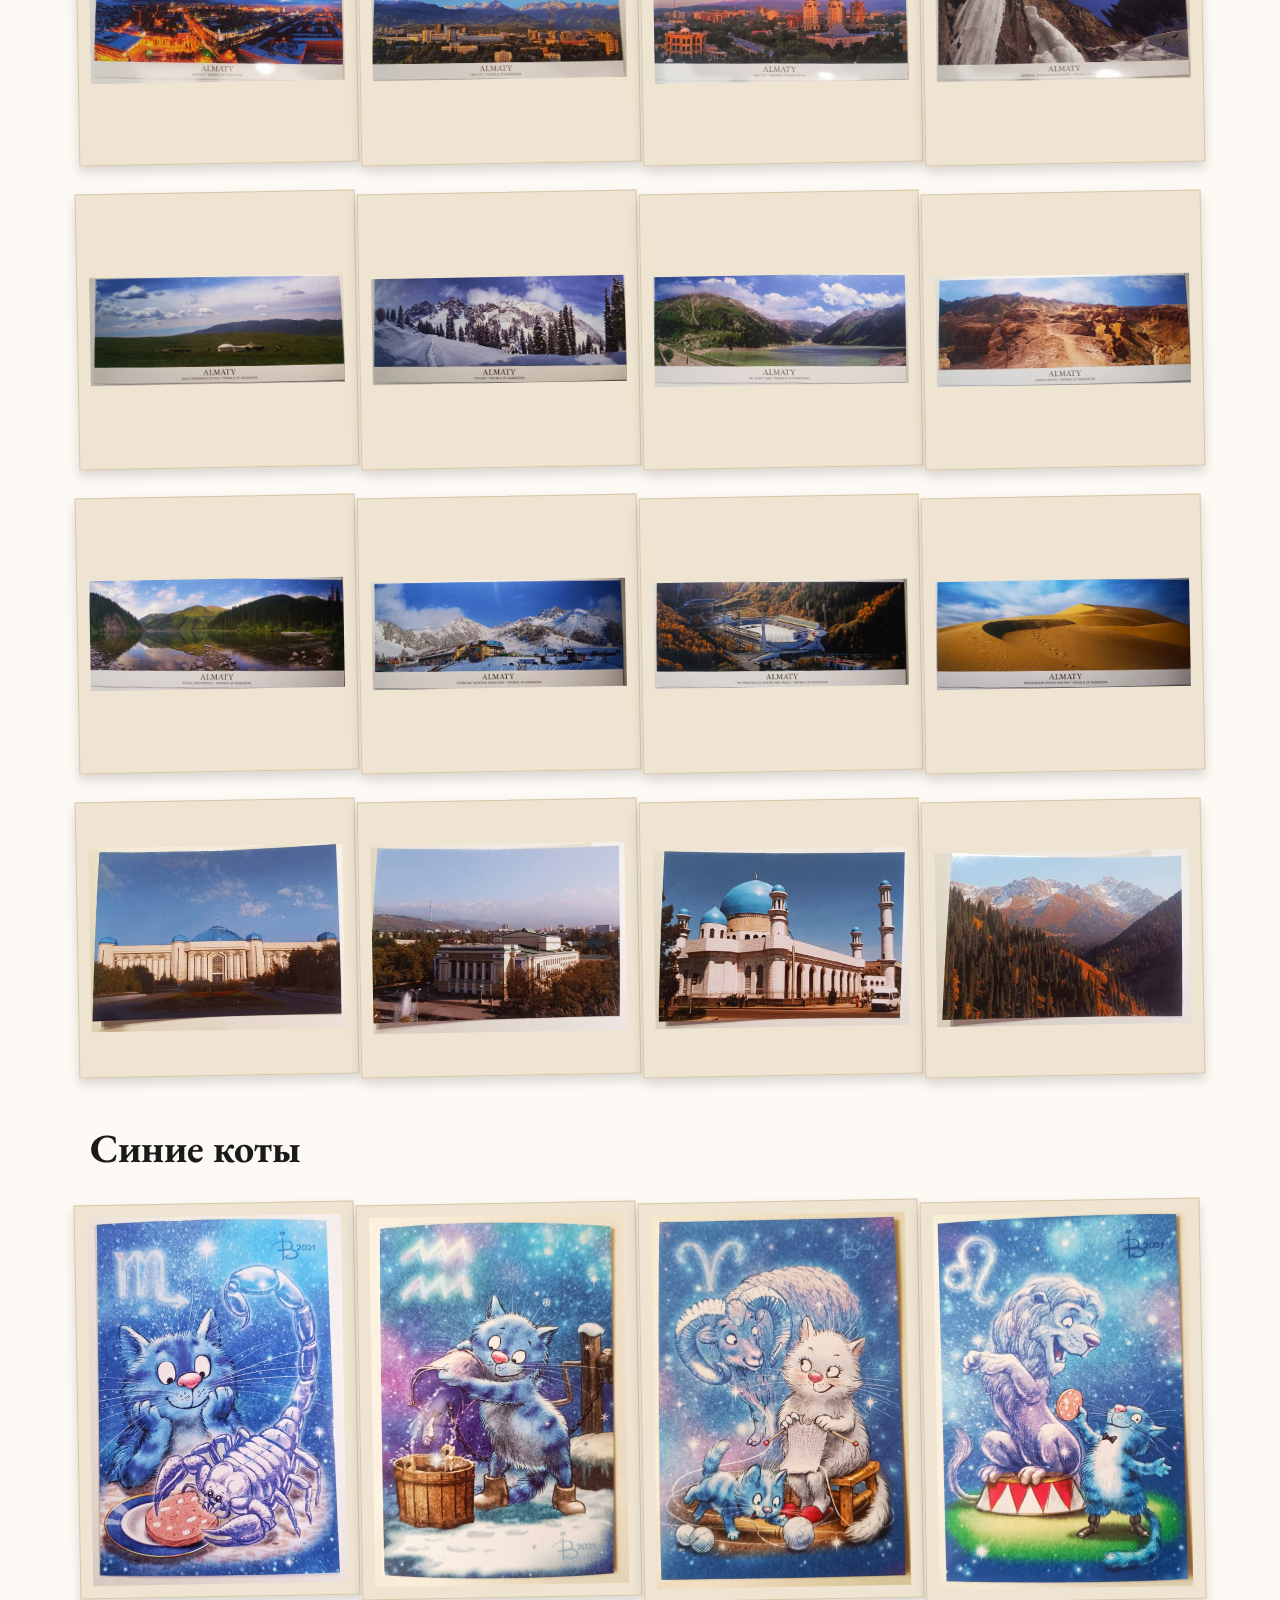
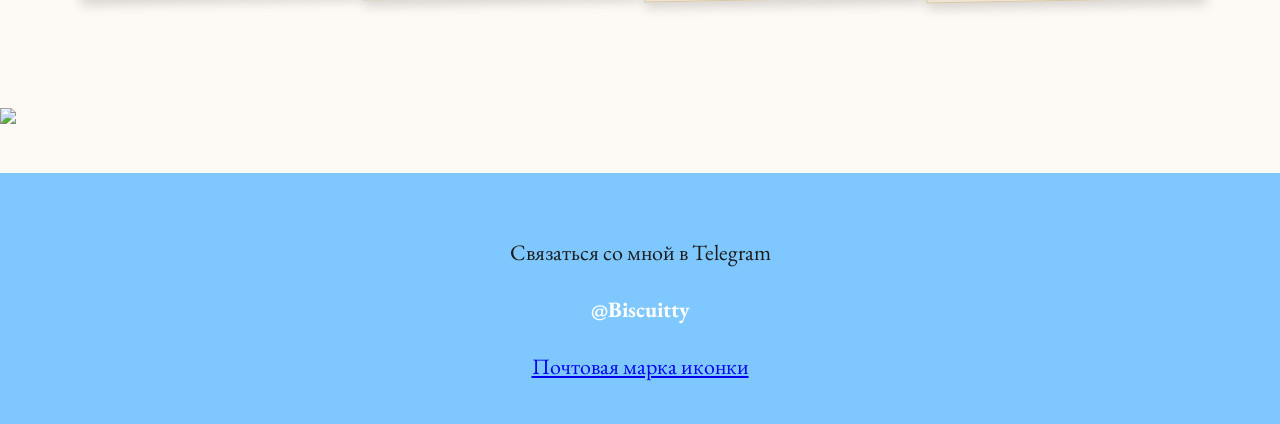
==== commit ee84c5cc: "move chosen card" ====
--- a/exchange.html
+++ b/exchange.html
@@ -153,7 +153,6 @@
                 <div class="postcardCard"><img src="images/thumbnails/Exchange/Cartoons/card12.jpg" data-full="images/full/Exchange/Cartoons/card12.jpg" alt="Cartoons 12" loading="lazy"></div>
                 <div class="postcardCard"><img src="images/thumbnails/Exchange/Cartoons/card13.jpg" data-full="images/full/Exchange/Cartoons/card13.jpg" alt="Cartoons 13" loading="lazy"></div>
                 <div class="postcardCard"><img src="images/thumbnails/Exchange/Cartoons/card14.jpg" data-full="images/full/Exchange/Cartoons/card14.jpg" alt="Cartoons 14" loading="lazy"></div>
-                <div class="postcardCard"><img src="images/thumbnails/Exchange/Cartoons/card15.jpg" data-full="images/full/Exchange/Cartoons/card15.jpg" alt="Cartoons 15" loading="lazy"></div>
                 <div class="postcardCard"><img src="images/thumbnails/Exchange/Cartoons/card16.jpg" data-full="images/full/Exchange/Cartoons/card16.jpg" alt="Cartoons 16" loading="lazy"></div>
                 <div class="postcardCard"><img src="images/thumbnails/Exchange/Cartoons/card17.jpg" data-full="images/full/Exchange/Cartoons/card17.jpg" alt="Cartoons 17" loading="lazy"></div>
                 <div class="postcardCard"><img src="images/thumbnails/Exchange/Cartoons/card18.jpg" data-full="images/full/Exchange/Cartoons/card18.jpg" alt="Cartoons 18" loading="lazy"></div>
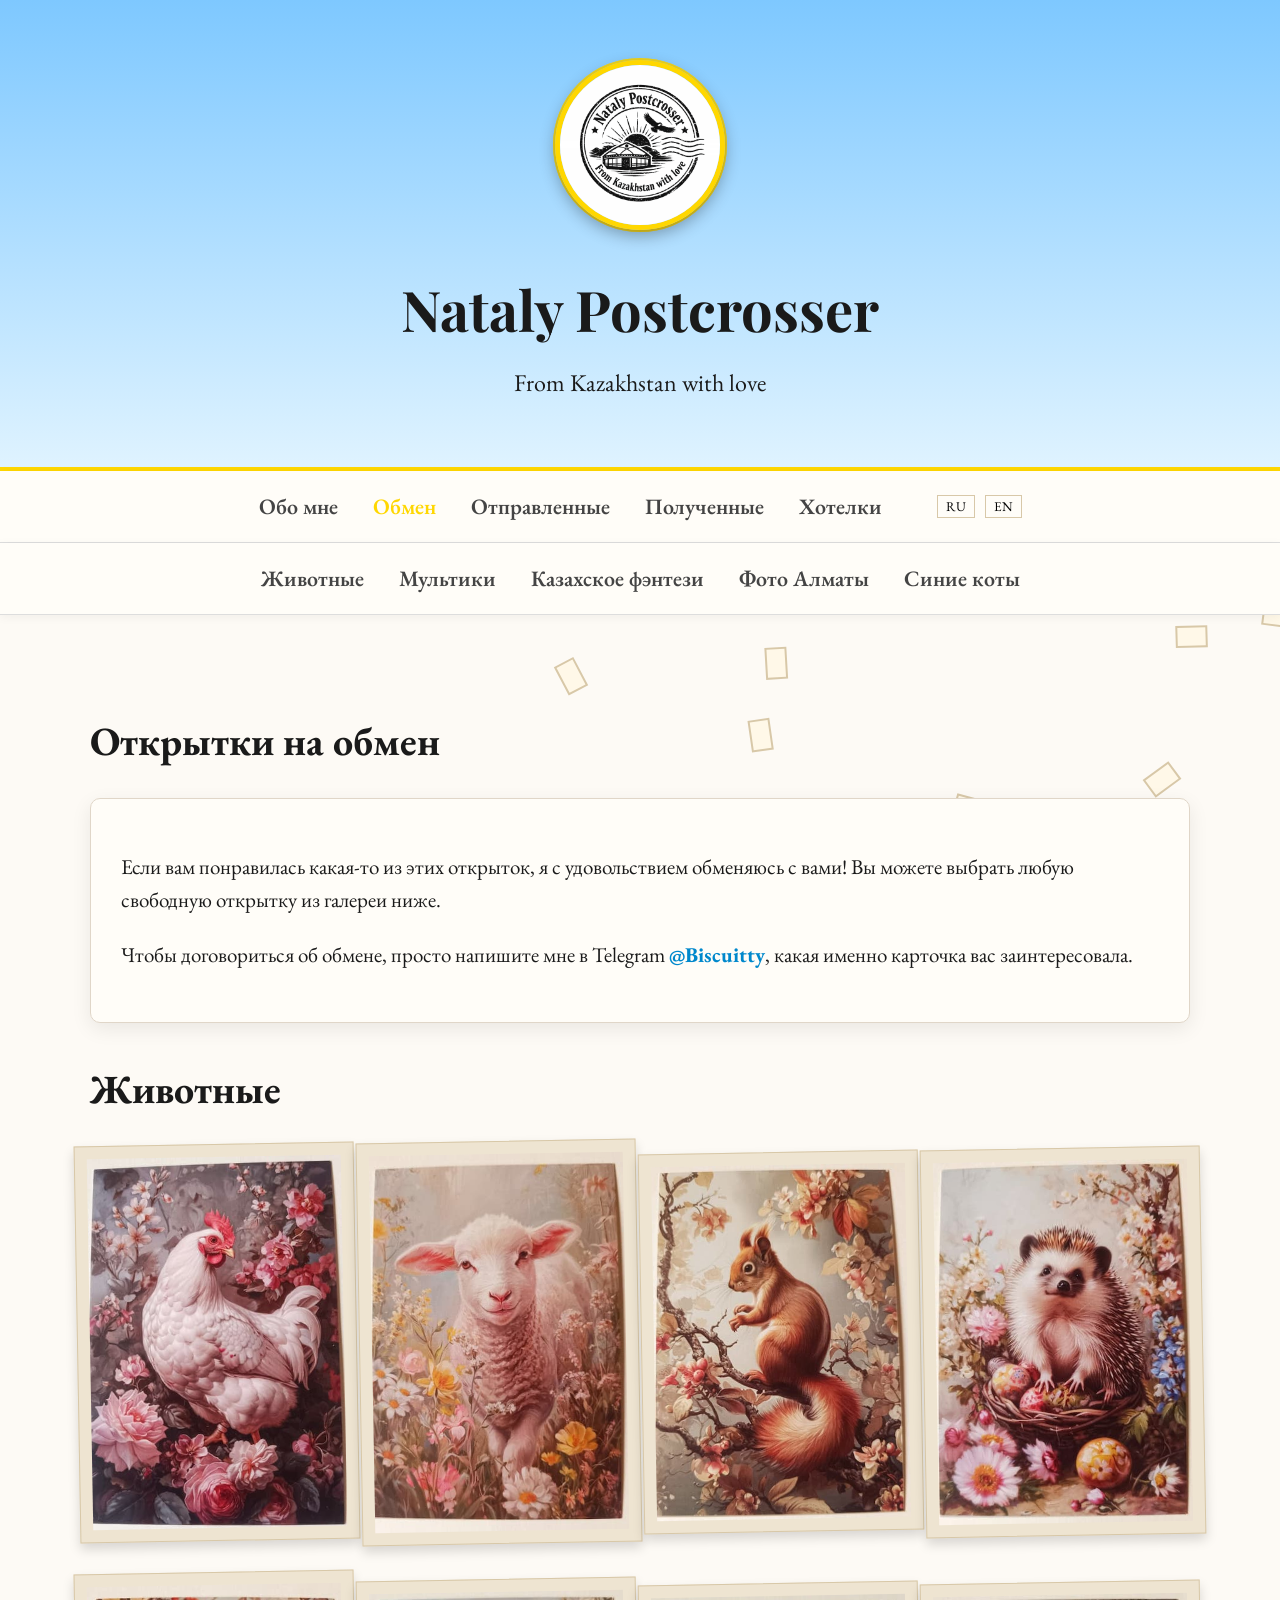
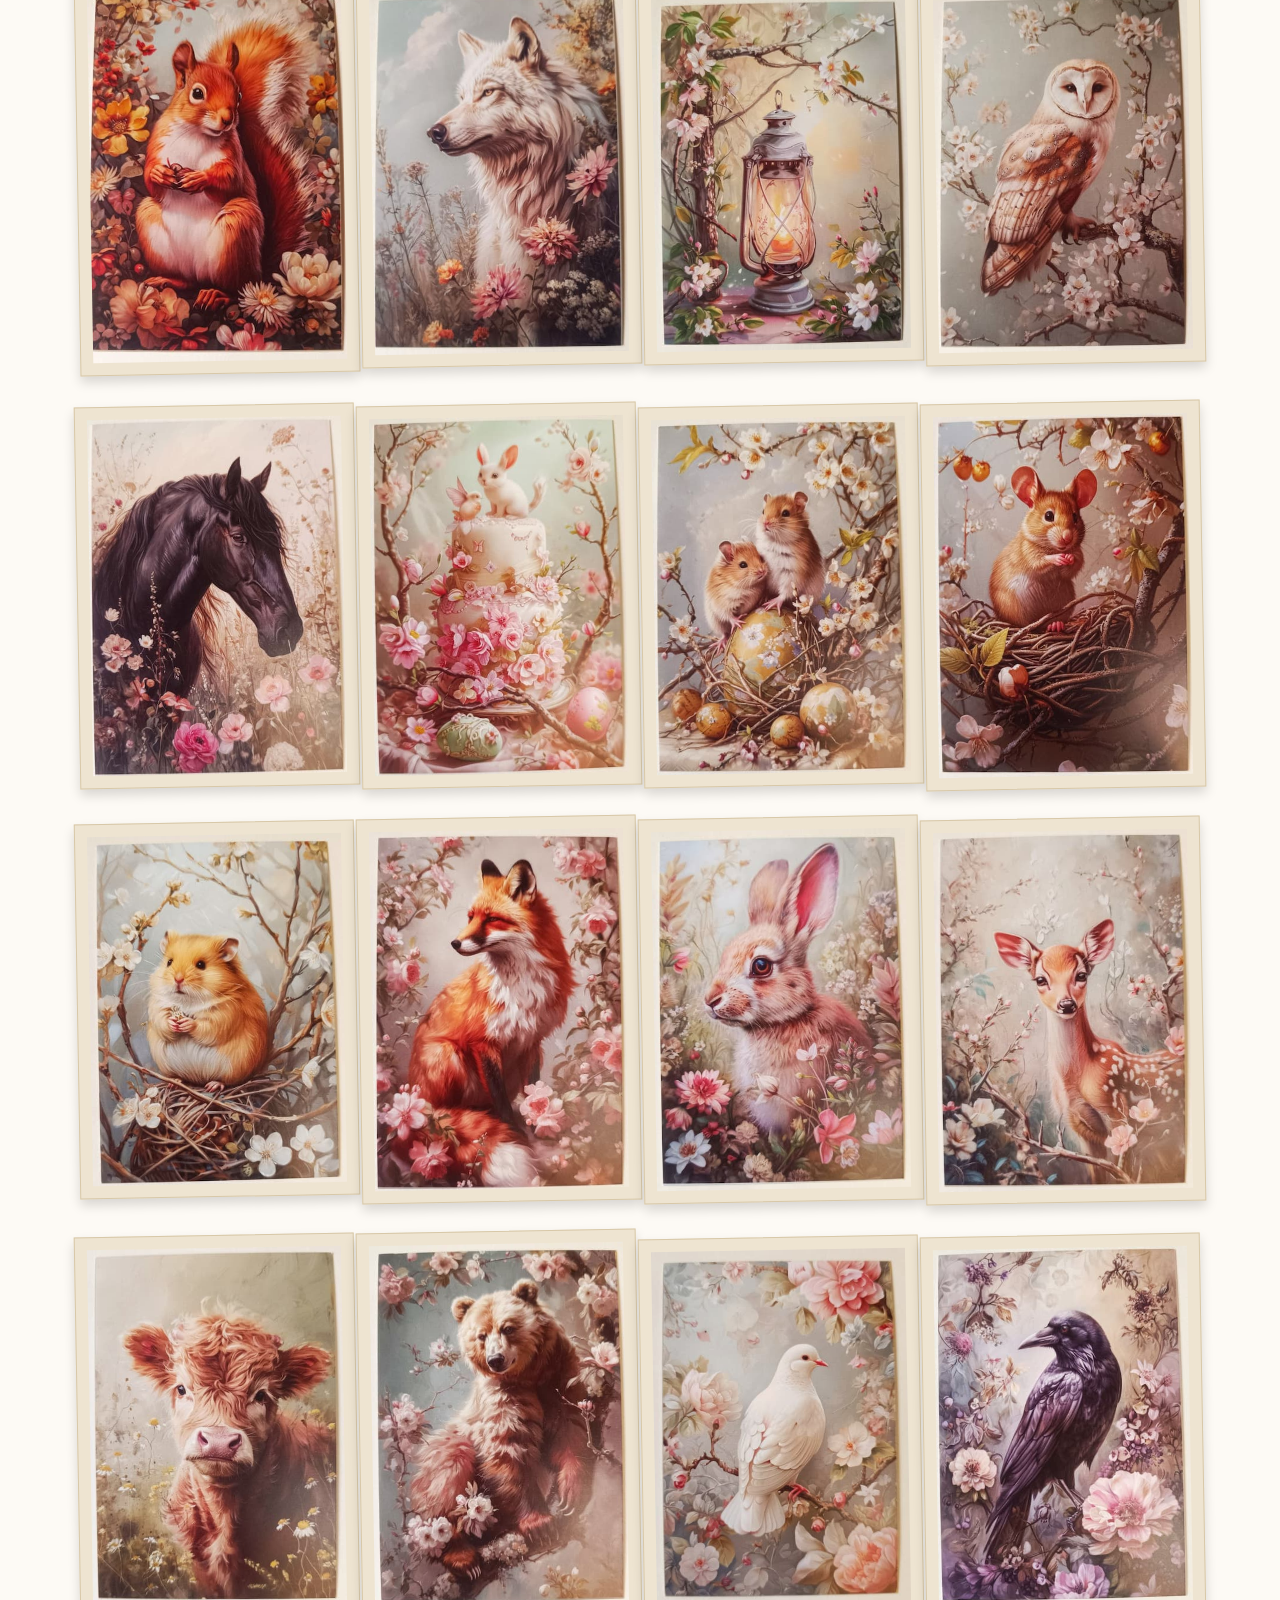
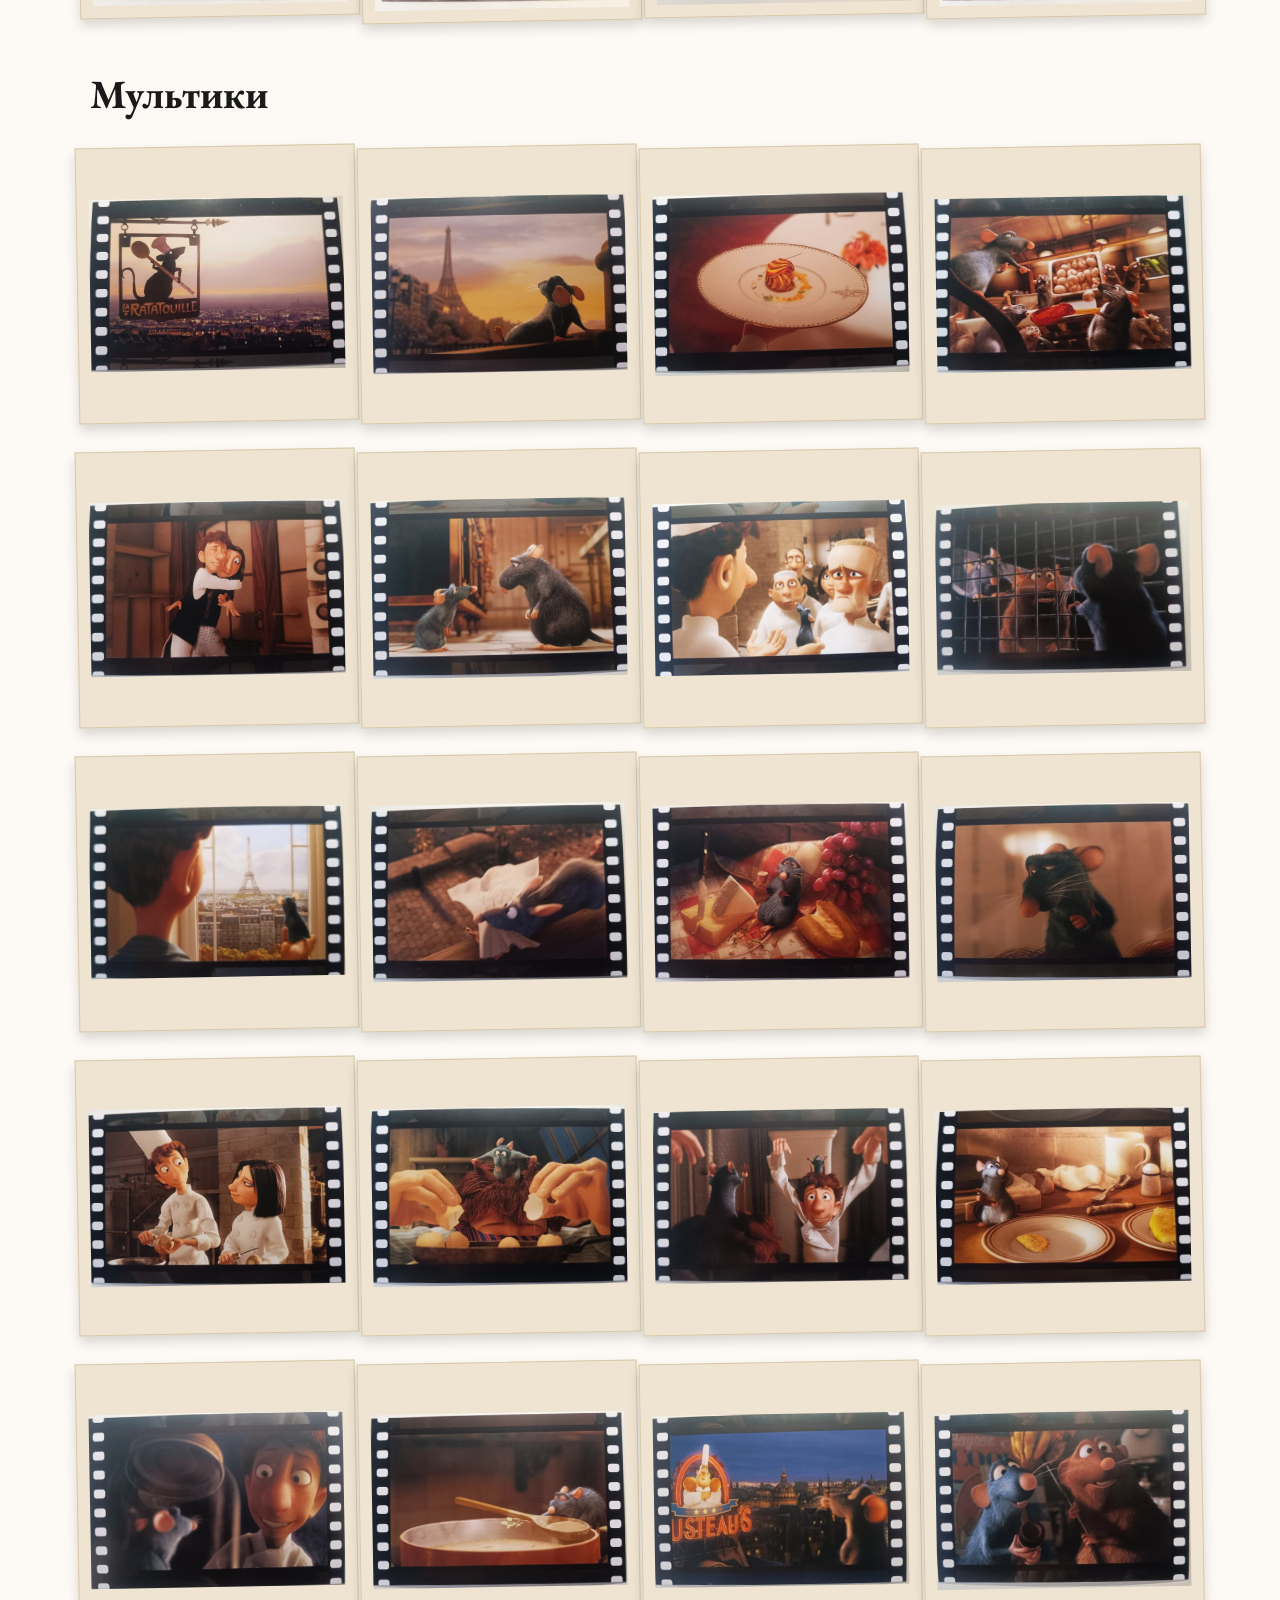
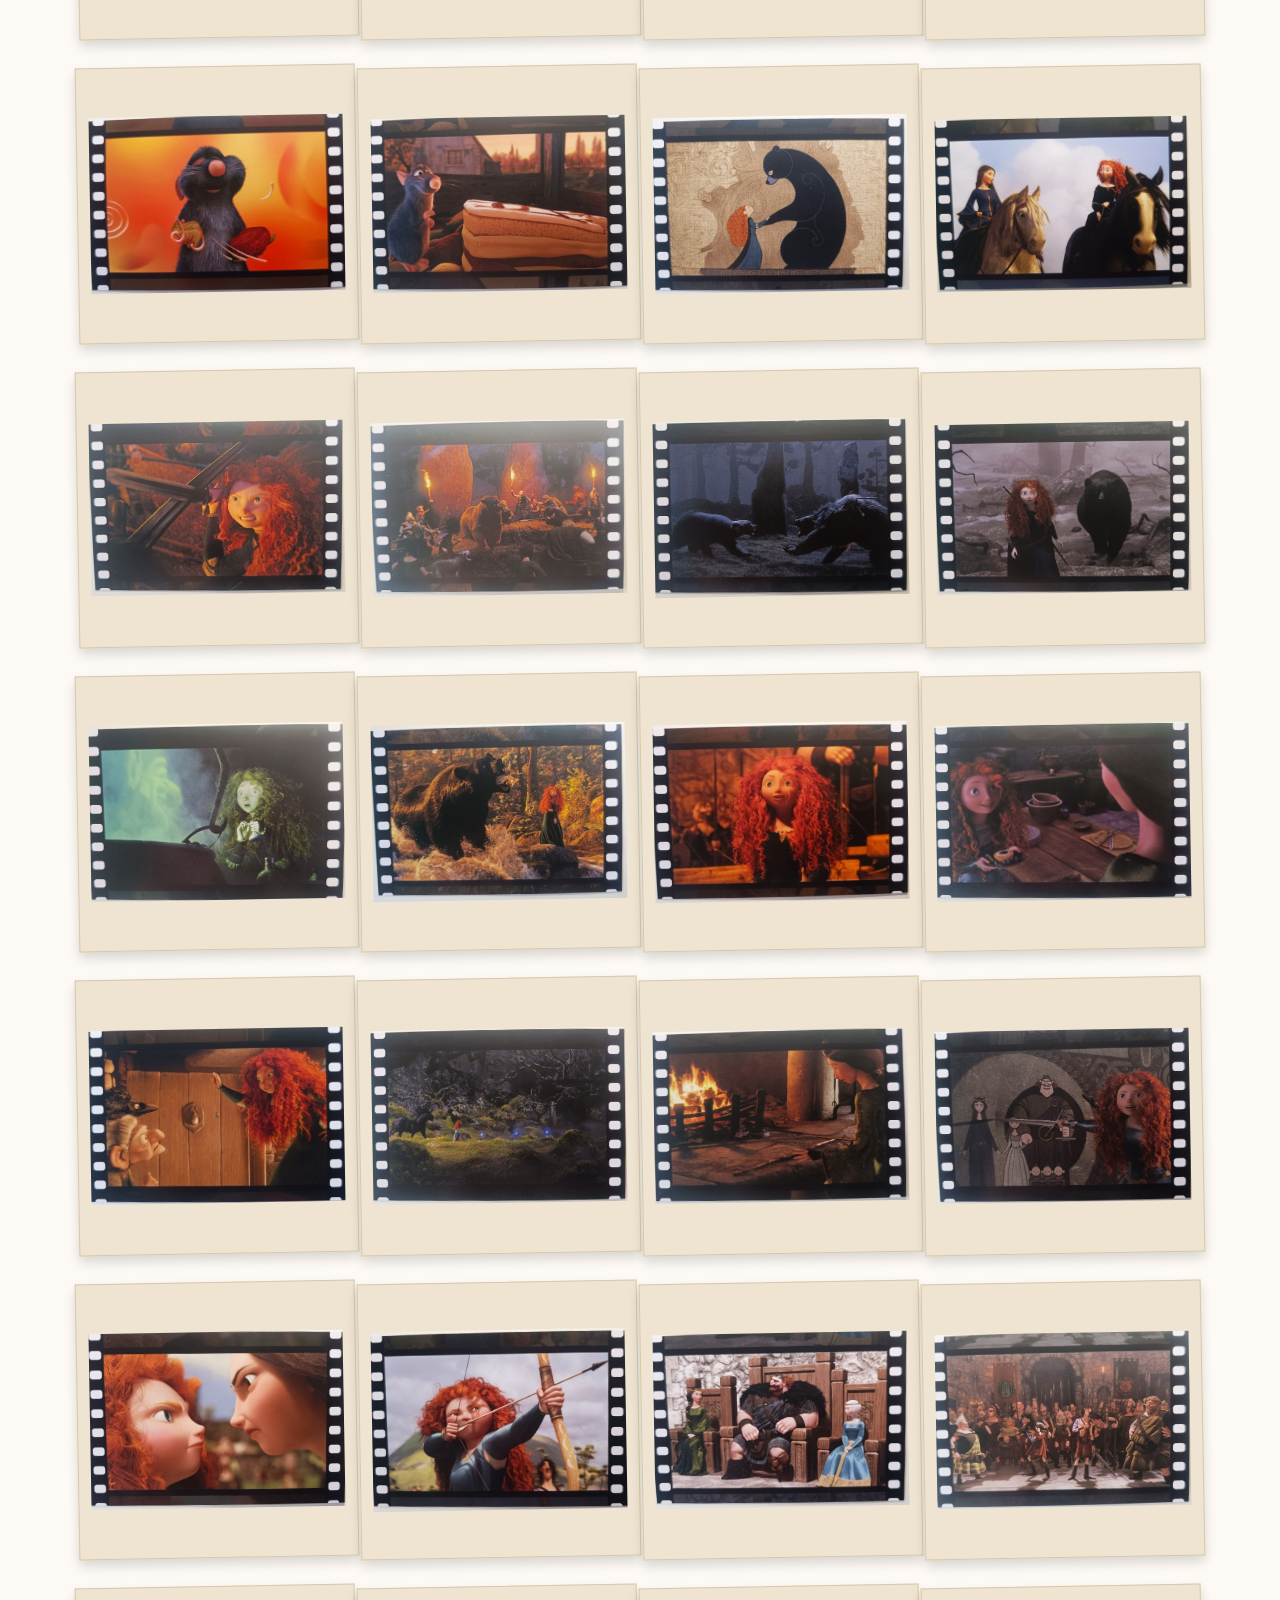
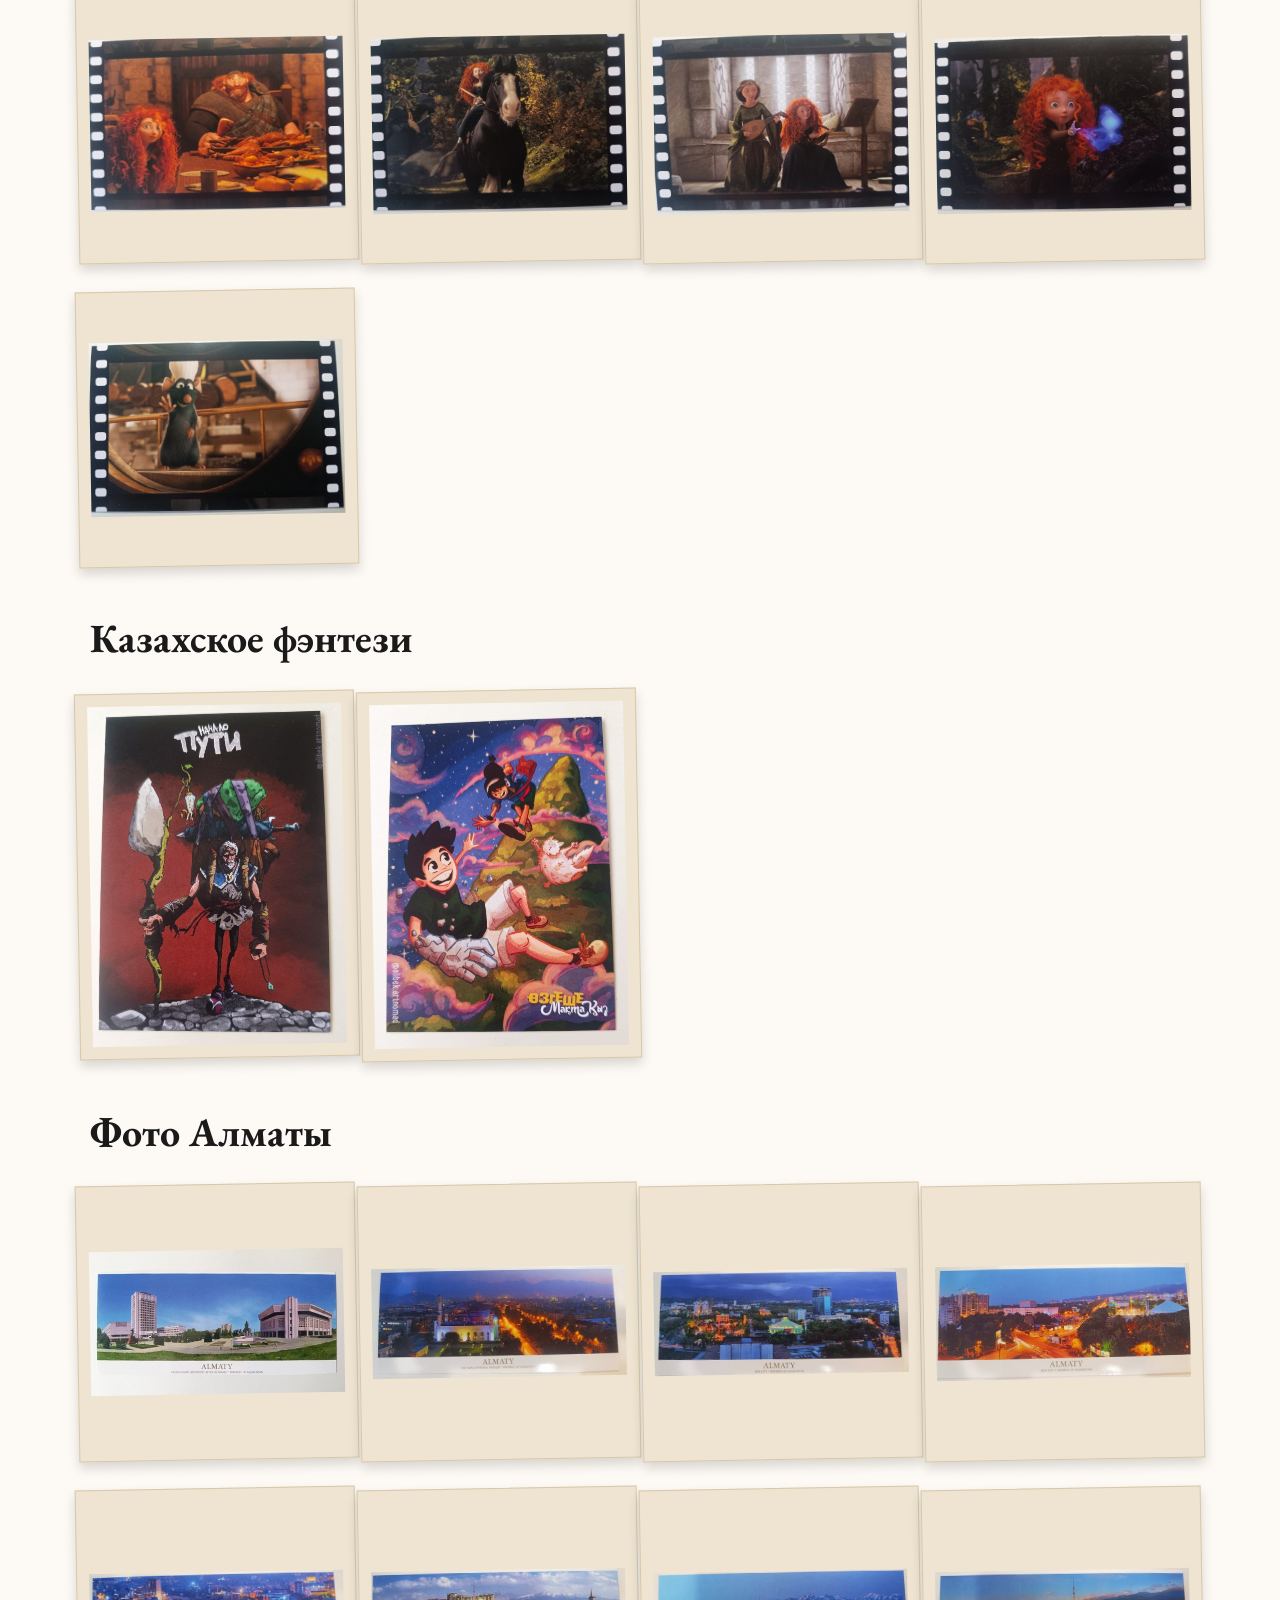
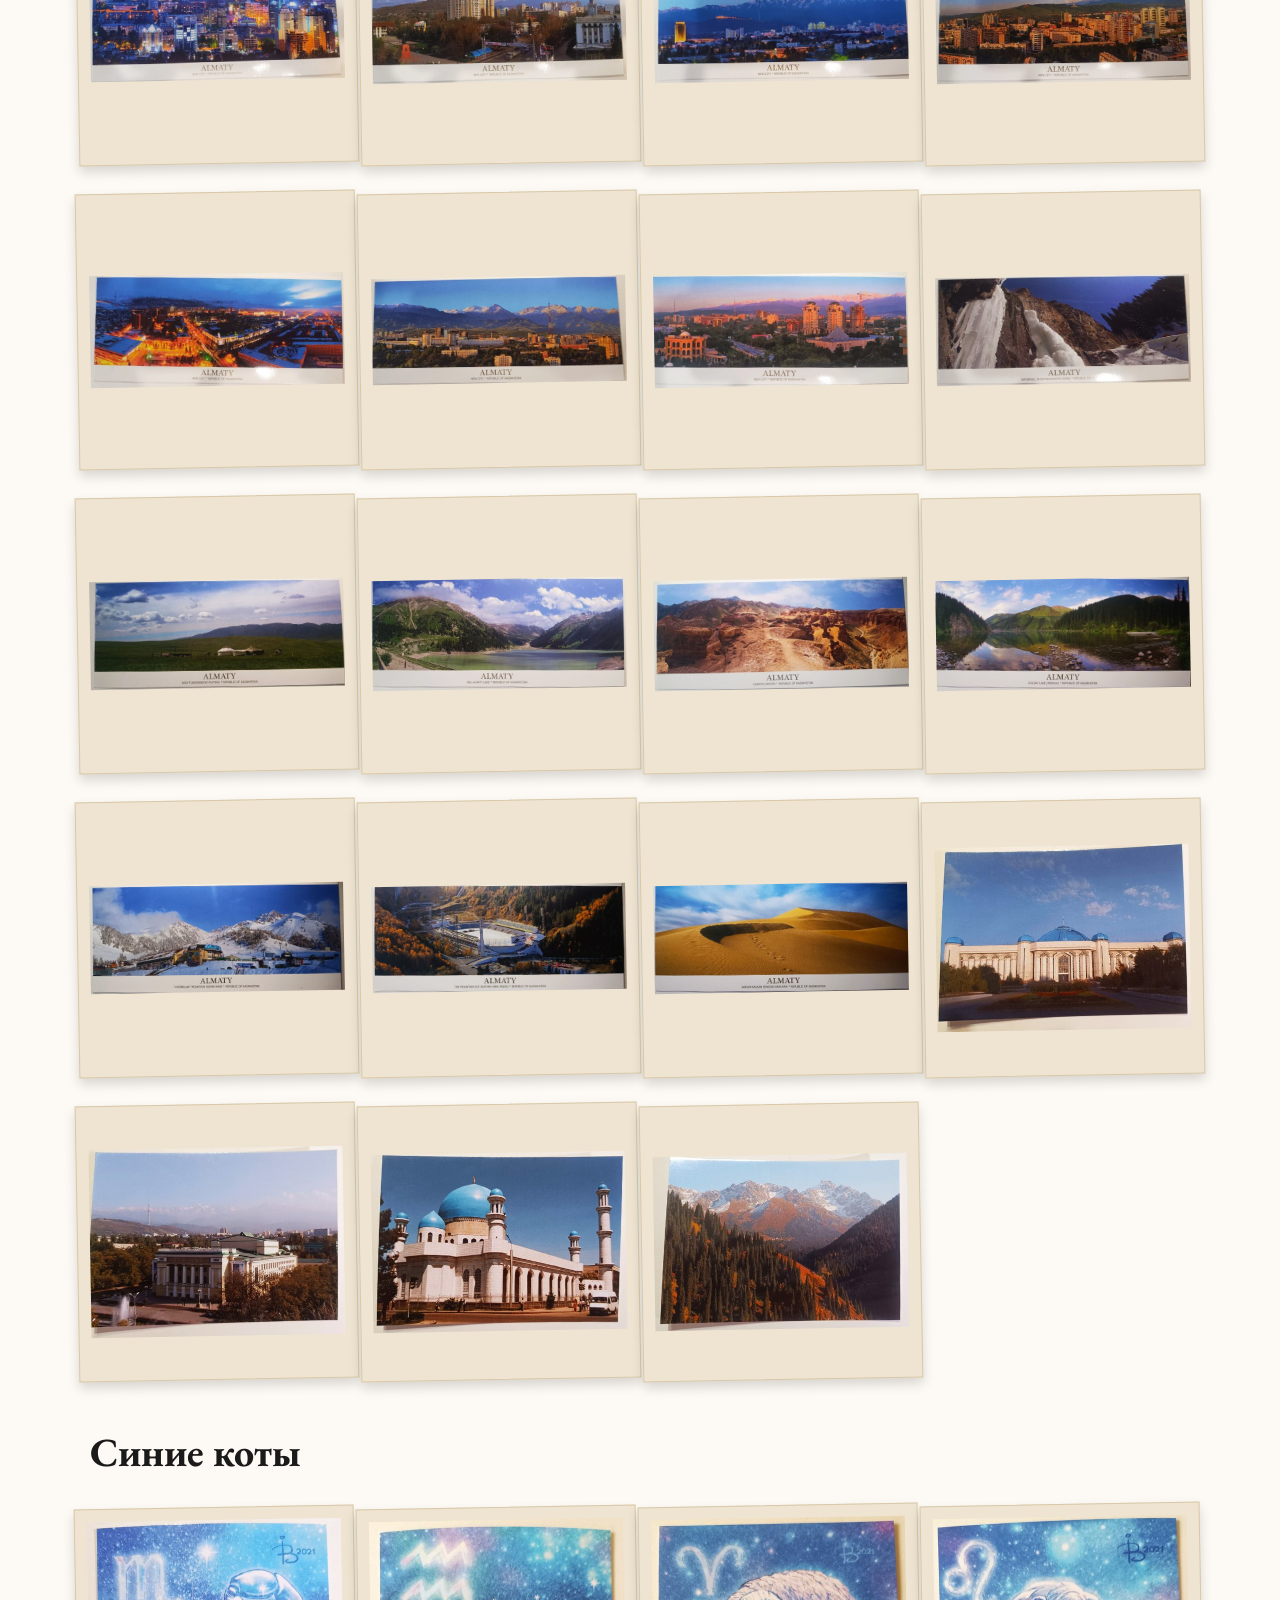
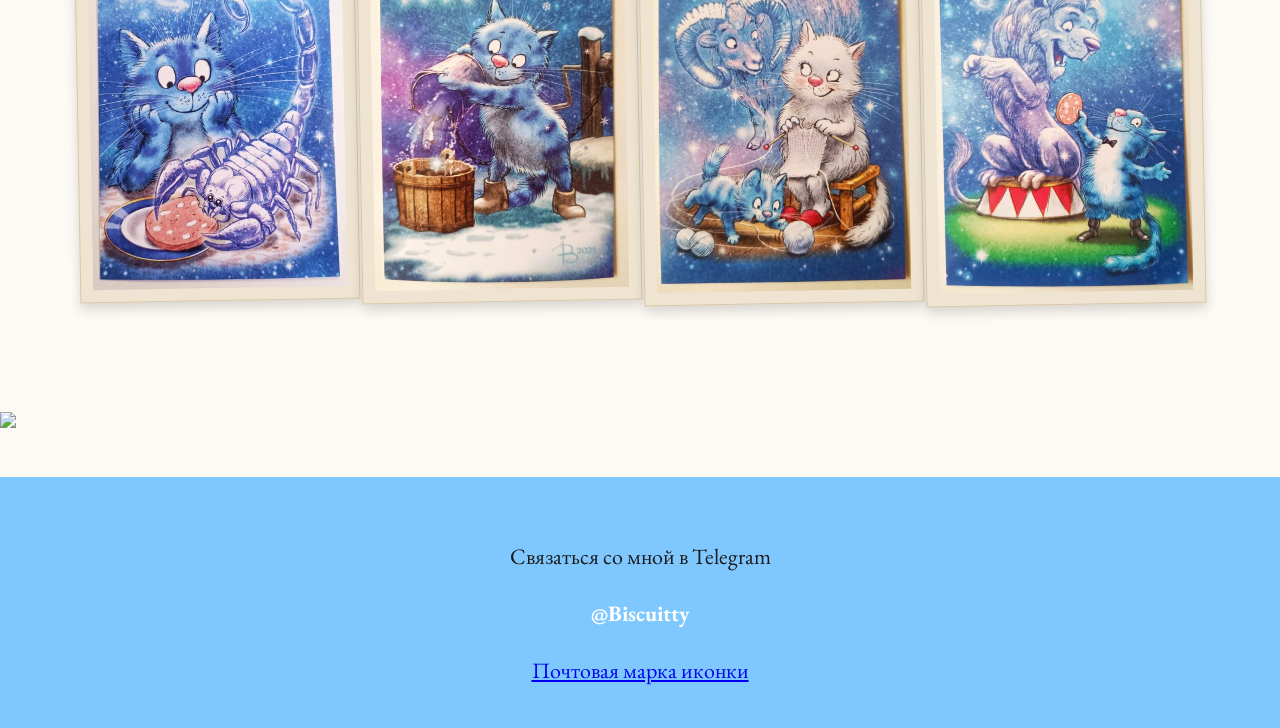
==== commit 01defa83: "hot fix" ====
--- a/exchange.html
+++ b/exchange.html
@@ -153,6 +153,7 @@
                 <div class="postcardCard"><img src="images/thumbnails/Exchange/Cartoons/card12.jpg" data-full="images/full/Exchange/Cartoons/card12.jpg" alt="Cartoons 12" loading="lazy"></div>
                 <div class="postcardCard"><img src="images/thumbnails/Exchange/Cartoons/card13.jpg" data-full="images/full/Exchange/Cartoons/card13.jpg" alt="Cartoons 13" loading="lazy"></div>
                 <div class="postcardCard"><img src="images/thumbnails/Exchange/Cartoons/card14.jpg" data-full="images/full/Exchange/Cartoons/card14.jpg" alt="Cartoons 14" loading="lazy"></div>
+                <div class="postcardCard"><img src="images/thumbnails/Exchange/Cartoons/card15.jpg" data-full="images/full/Exchange/Cartoons/card15.jpg" alt="Cartoons 15" loading="lazy"></div>
                 <div class="postcardCard"><img src="images/thumbnails/Exchange/Cartoons/card16.jpg" data-full="images/full/Exchange/Cartoons/card16.jpg" alt="Cartoons 16" loading="lazy"></div>
                 <div class="postcardCard"><img src="images/thumbnails/Exchange/Cartoons/card17.jpg" data-full="images/full/Exchange/Cartoons/card17.jpg" alt="Cartoons 17" loading="lazy"></div>
                 <div class="postcardCard"><img src="images/thumbnails/Exchange/Cartoons/card18.jpg" data-full="images/full/Exchange/Cartoons/card18.jpg" alt="Cartoons 18" loading="lazy"></div>
@@ -247,7 +248,6 @@
     <div class="postcardCard"><img src="images/thumbnails/Exchange/Almaty/card12.jpg" data-full="images/full/Exchange/Almaty/card12.jpg" alt="Almaty 12" loading="lazy"></div>
     <div class="postcardCard"><img src="images/thumbnails/Exchange/Almaty/card13.jpg" data-full="images/full/Exchange/Almaty/card13.jpg" alt="Almaty 13" loading="lazy"></div>
     <div class="postcardCard"><img src="images/thumbnails/Exchange/Almaty/card14.jpg" data-full="images/full/Exchange/Almaty/card14.jpg" alt="Almaty 14" loading="lazy"></div>
-    <div class="postcardCard"><img src="images/thumbnails/Exchange/Almaty/card15.jpg" data-full="images/full/Exchange/Almaty/card15.jpg" alt="Almaty 15" loading="lazy"></div>
     <div class="postcardCard"><img src="images/thumbnails/Exchange/Almaty/card16.jpg" data-full="images/full/Exchange/Almaty/card16.jpg" alt="Almaty 16" loading="lazy"></div>
     <div class="postcardCard"><img src="images/thumbnails/Exchange/Almaty/card17.jpg" data-full="images/full/Exchange/Almaty/card17.jpg" alt="Almaty 17" loading="lazy"></div>
     <div class="postcardCard"><img src="images/thumbnails/Exchange/Almaty/card18.jpg" data-full="images/full/Exchange/Almaty/card18.jpg" alt="Almaty 18" loading="lazy"></div>
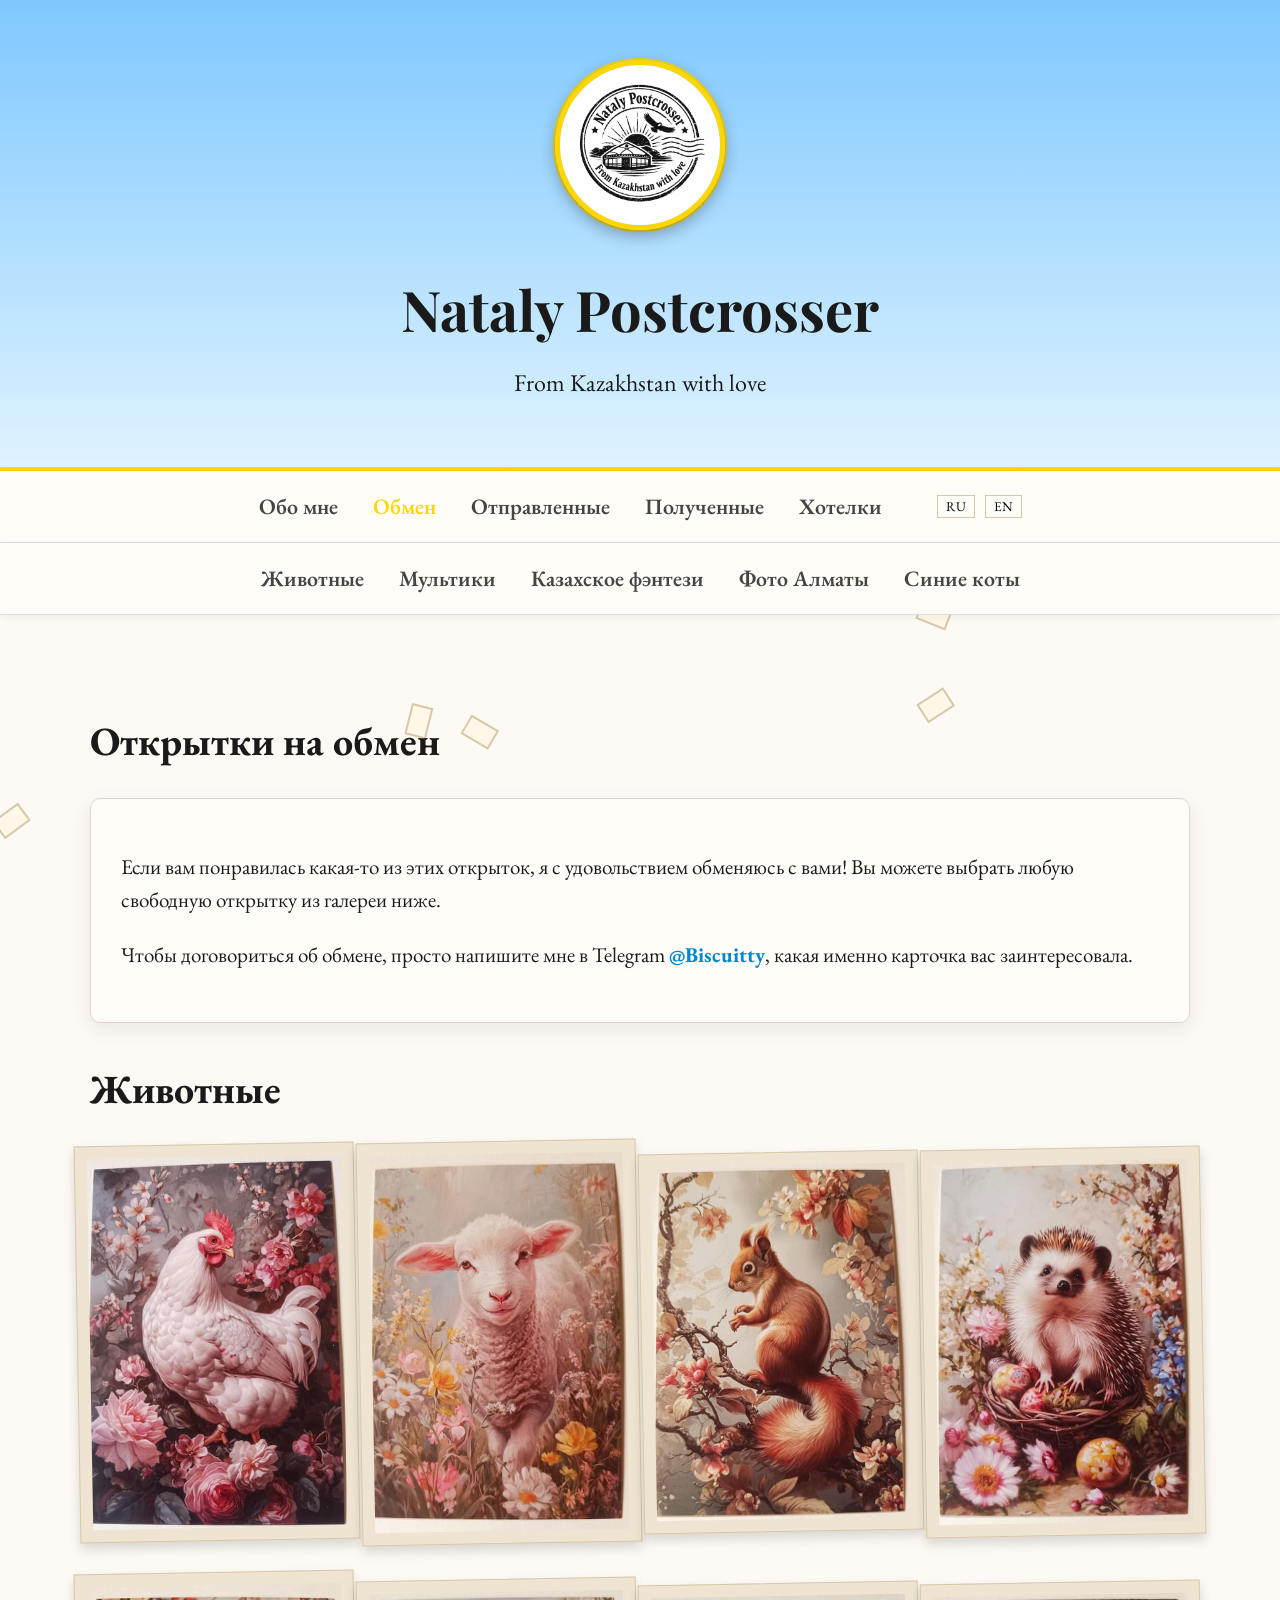
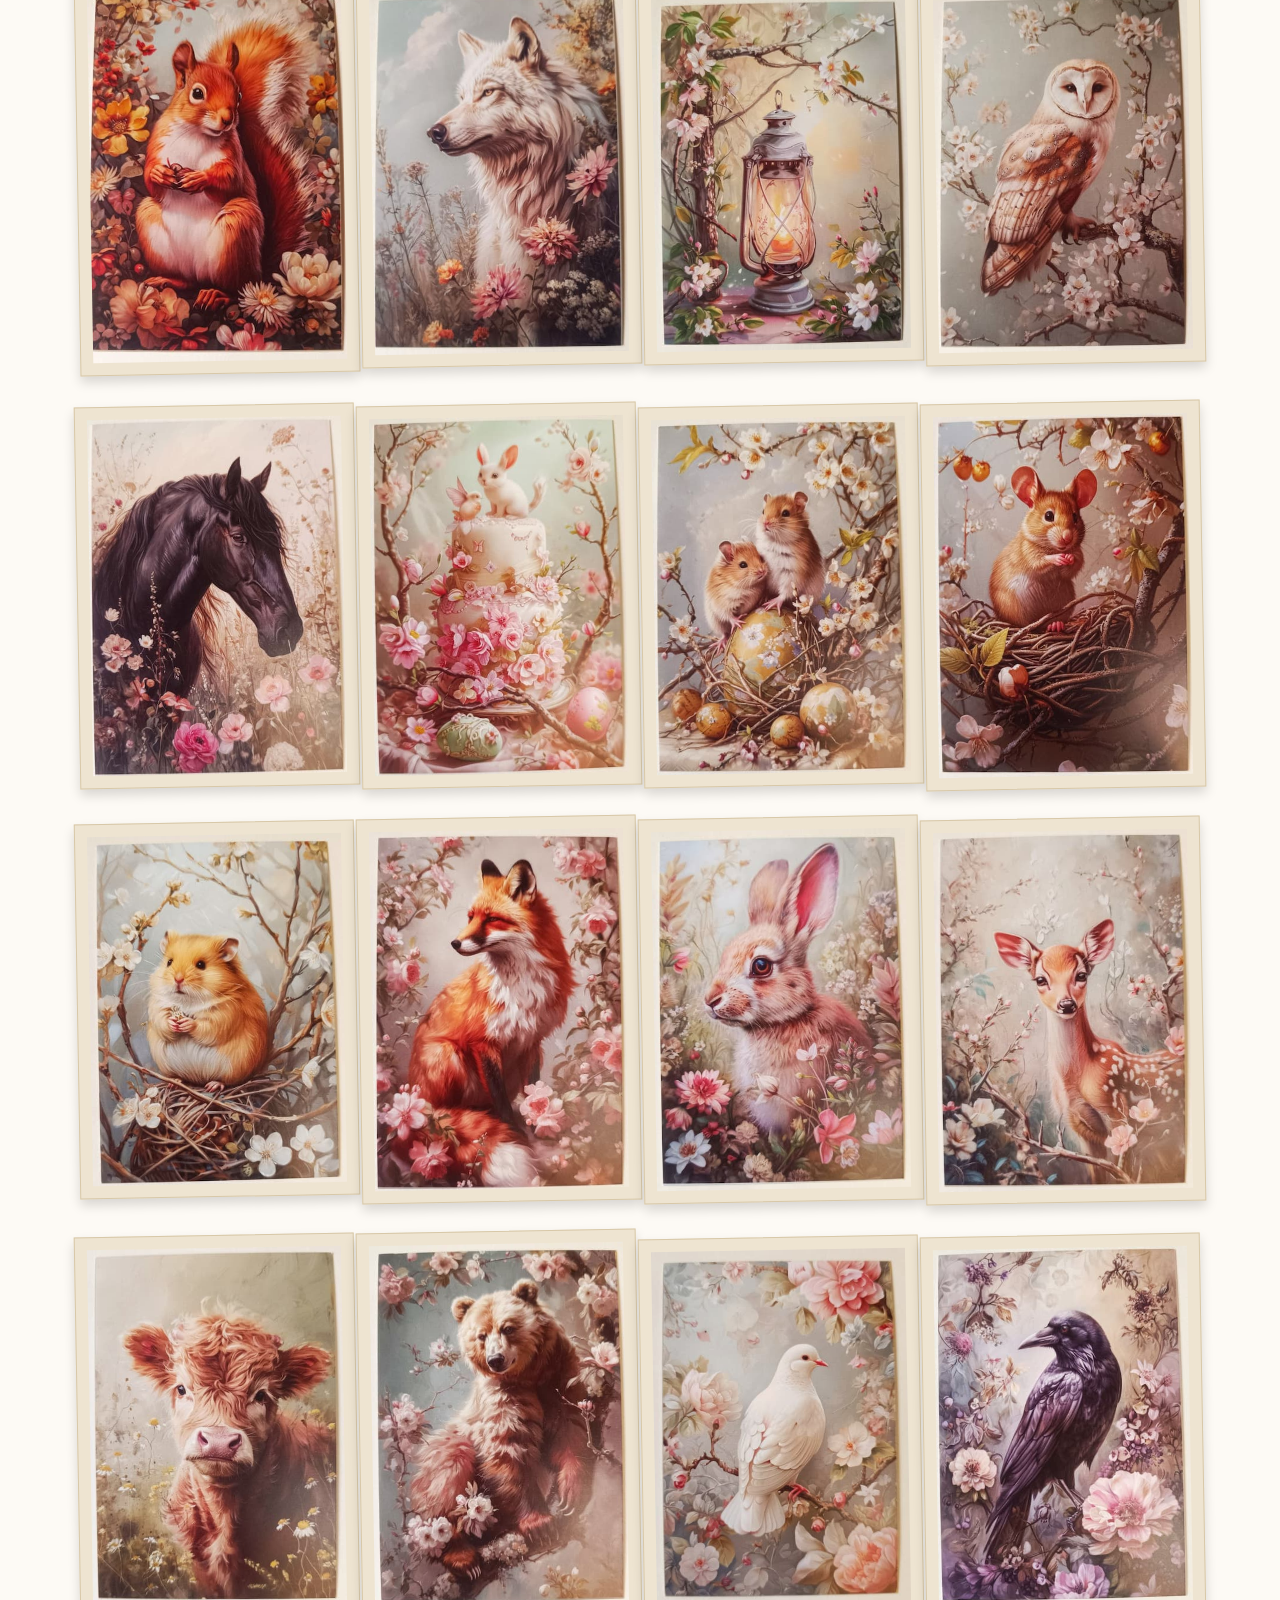
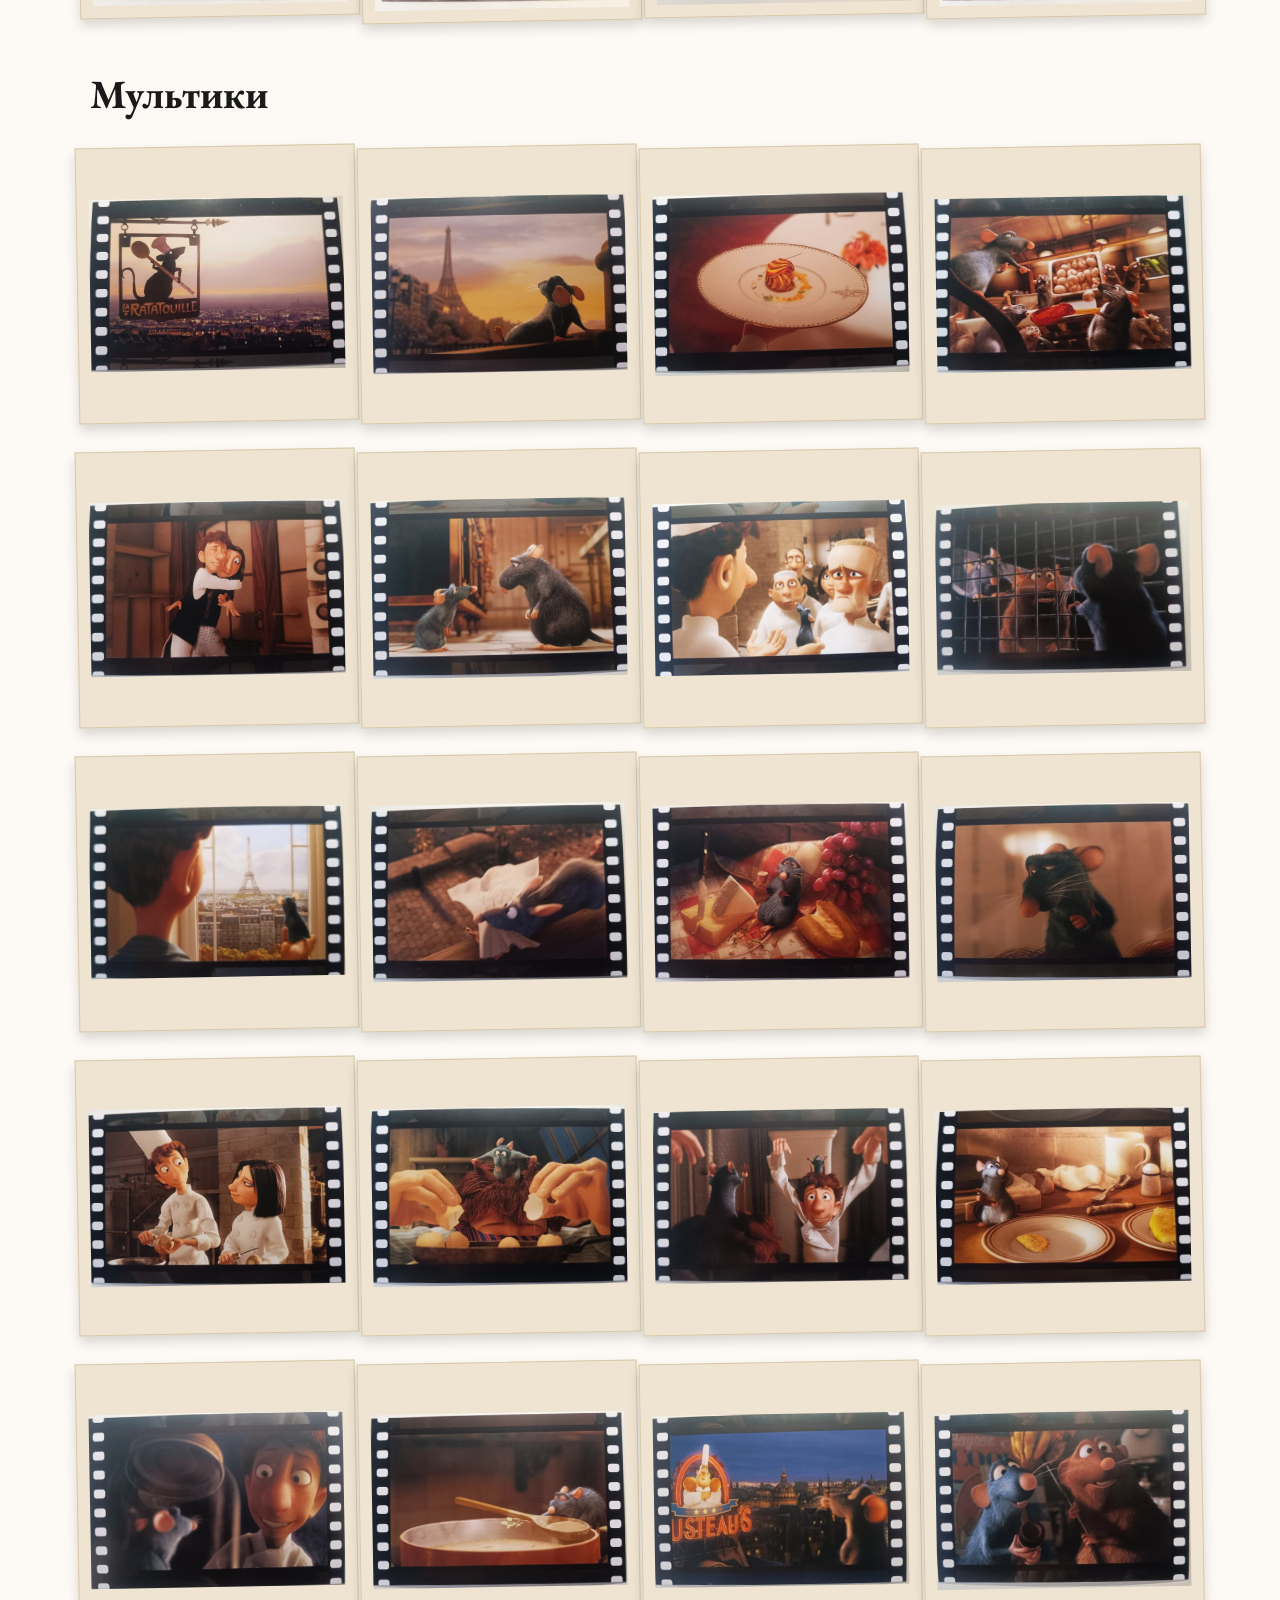
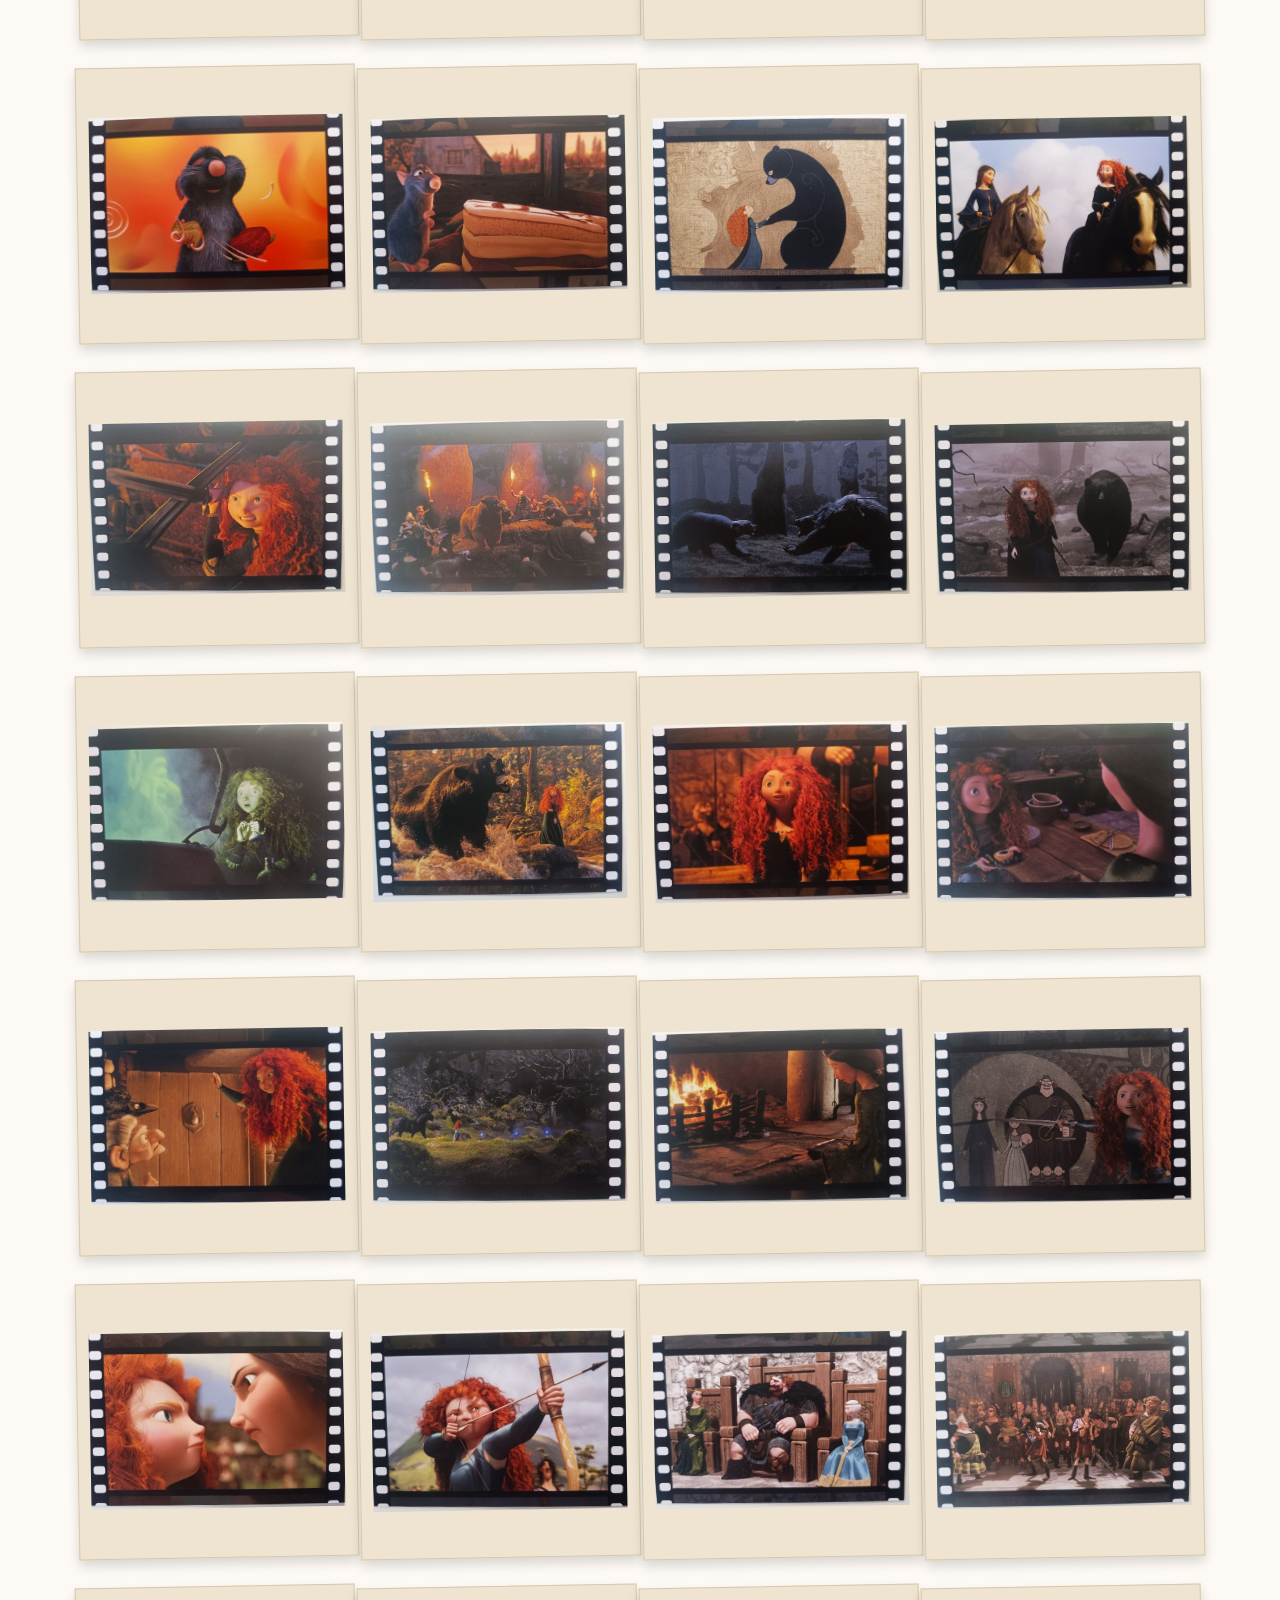
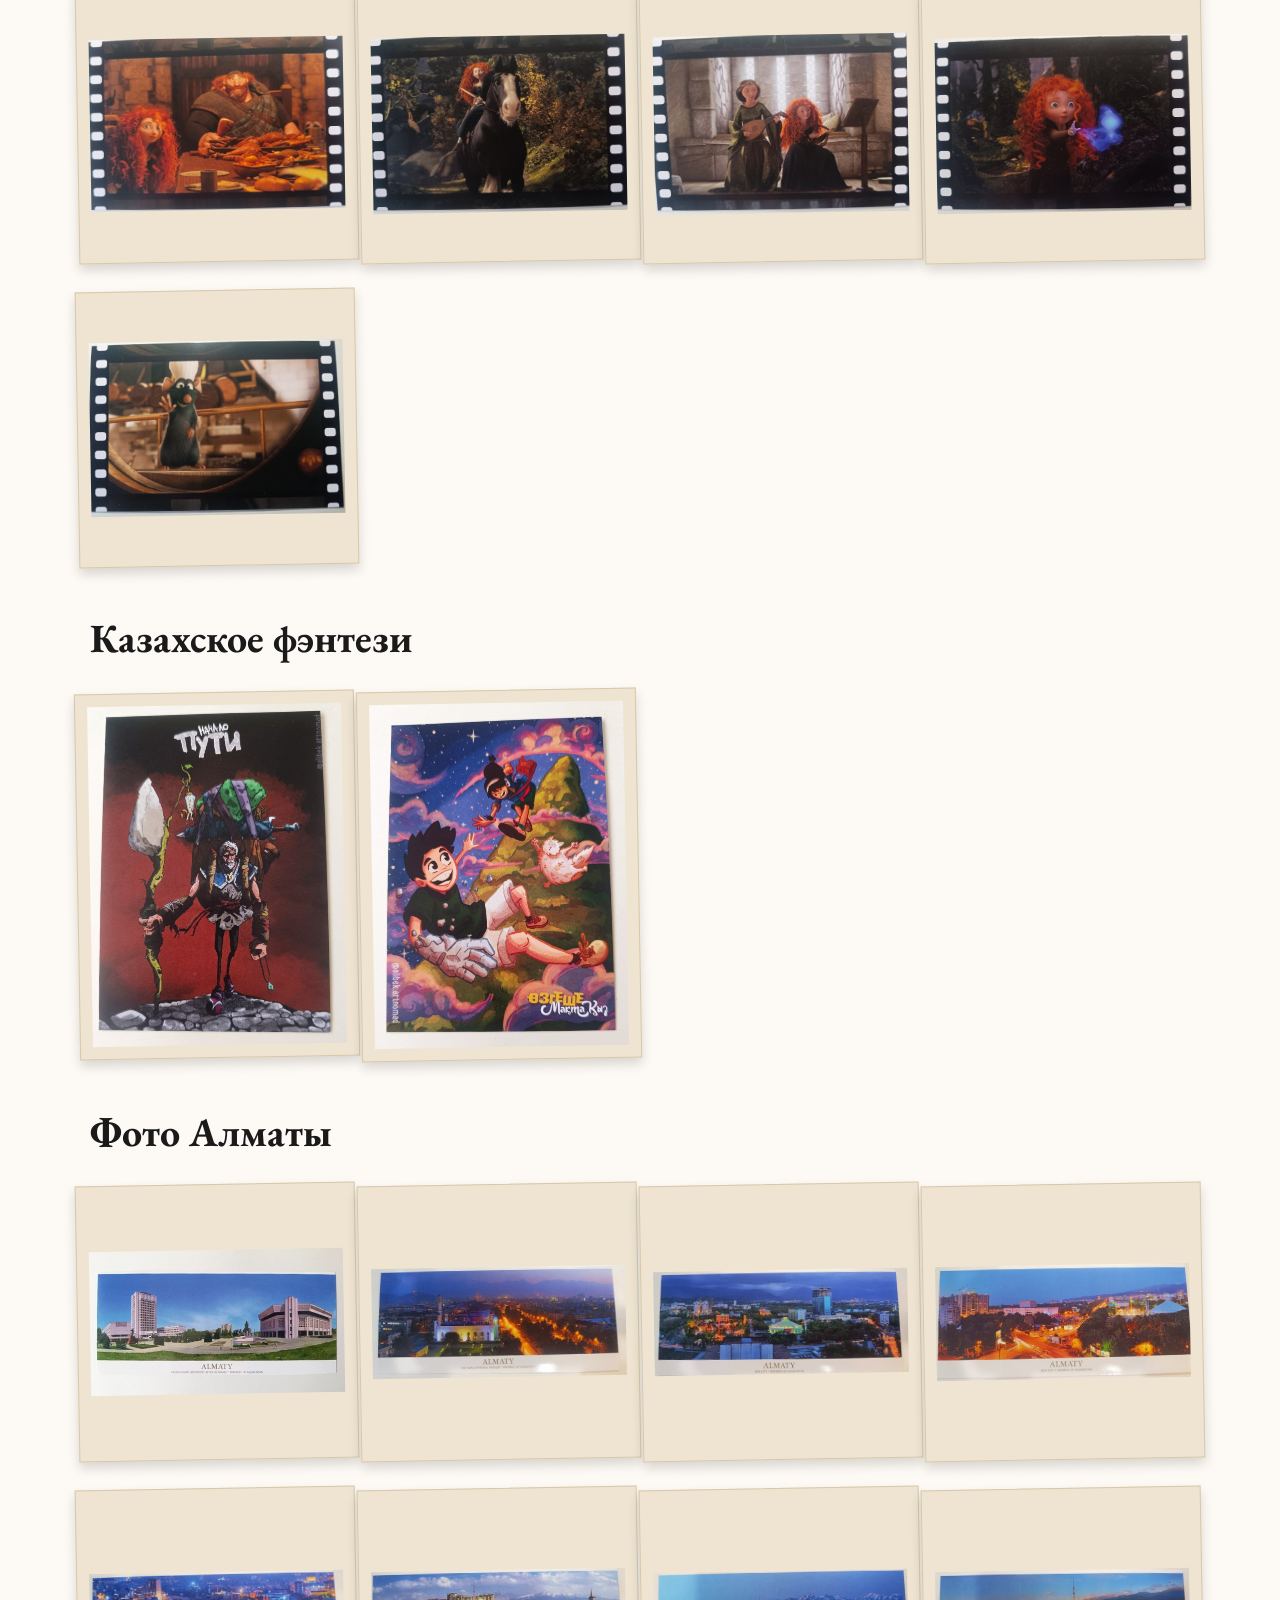
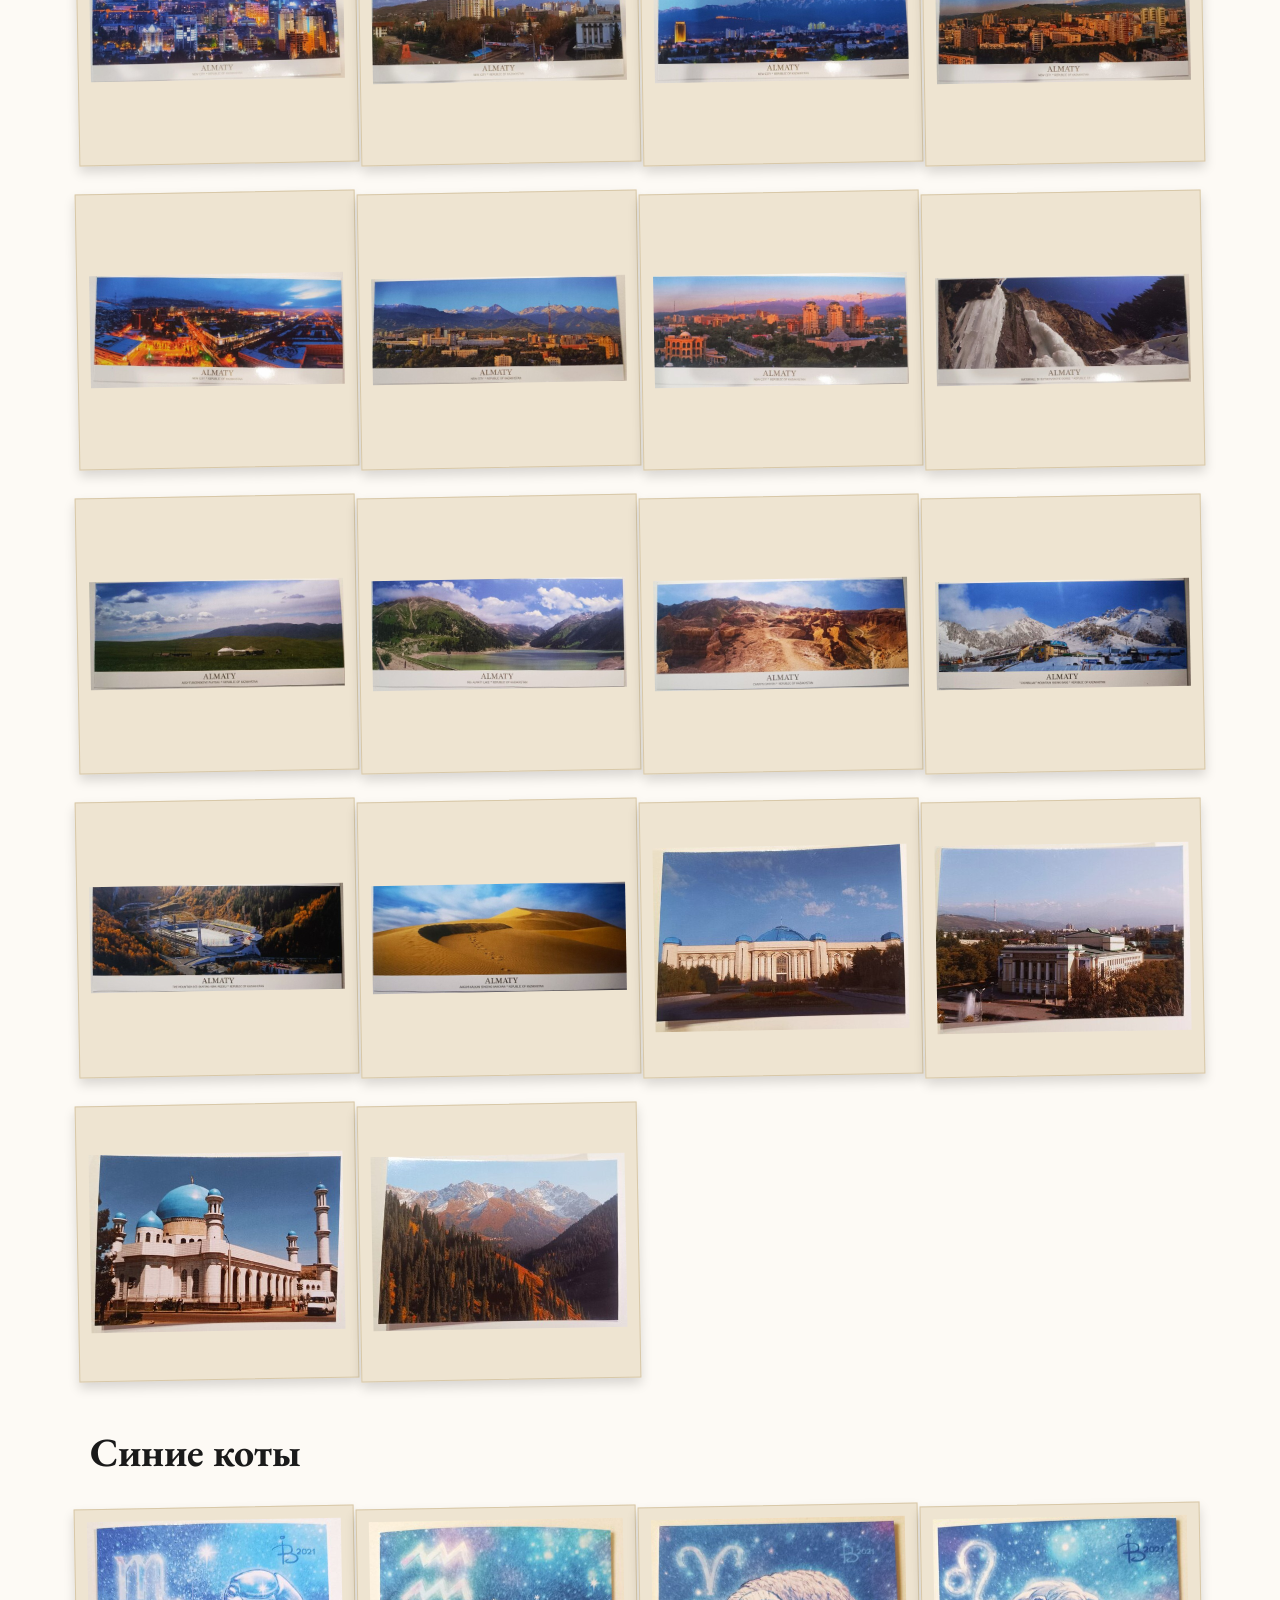
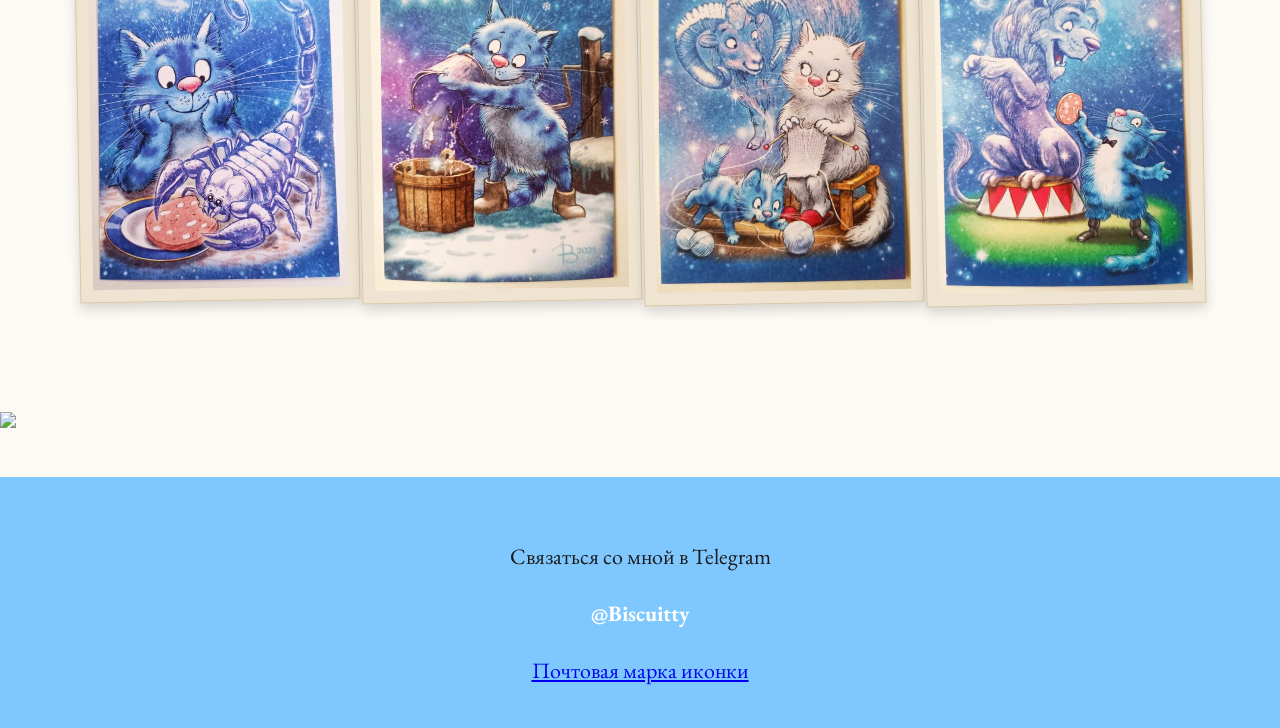
==== commit b33377d1: "move card to sent Move Kolsay Lake card to the sent section" ====
--- a/exchange.html
+++ b/exchange.html
@@ -250,7 +250,6 @@
     <div class="postcardCard"><img src="images/thumbnails/Exchange/Almaty/card14.jpg" data-full="images/full/Exchange/Almaty/card14.jpg" alt="Almaty 14" loading="lazy"></div>
     <div class="postcardCard"><img src="images/thumbnails/Exchange/Almaty/card16.jpg" data-full="images/full/Exchange/Almaty/card16.jpg" alt="Almaty 16" loading="lazy"></div>
     <div class="postcardCard"><img src="images/thumbnails/Exchange/Almaty/card17.jpg" data-full="images/full/Exchange/Almaty/card17.jpg" alt="Almaty 17" loading="lazy"></div>
-    <div class="postcardCard"><img src="images/thumbnails/Exchange/Almaty/card18.jpg" data-full="images/full/Exchange/Almaty/card18.jpg" alt="Almaty 18" loading="lazy"></div>
     <div class="postcardCard"><img src="images/thumbnails/Exchange/Almaty/card19.jpg" data-full="images/full/Exchange/Almaty/card19.jpg" alt="Almaty 19" loading="lazy"></div>
     <div class="postcardCard"><img src="images/thumbnails/Exchange/Almaty/card20.jpg" data-full="images/full/Exchange/Almaty/card20.jpg" alt="Almaty 20" loading="lazy"></div>
     <div class="postcardCard"><img src="images/thumbnails/Exchange/Almaty/card21.jpg" data-full="images/full/Exchange/Almaty/card21.jpg" alt="Almaty 21" loading="lazy"></div>
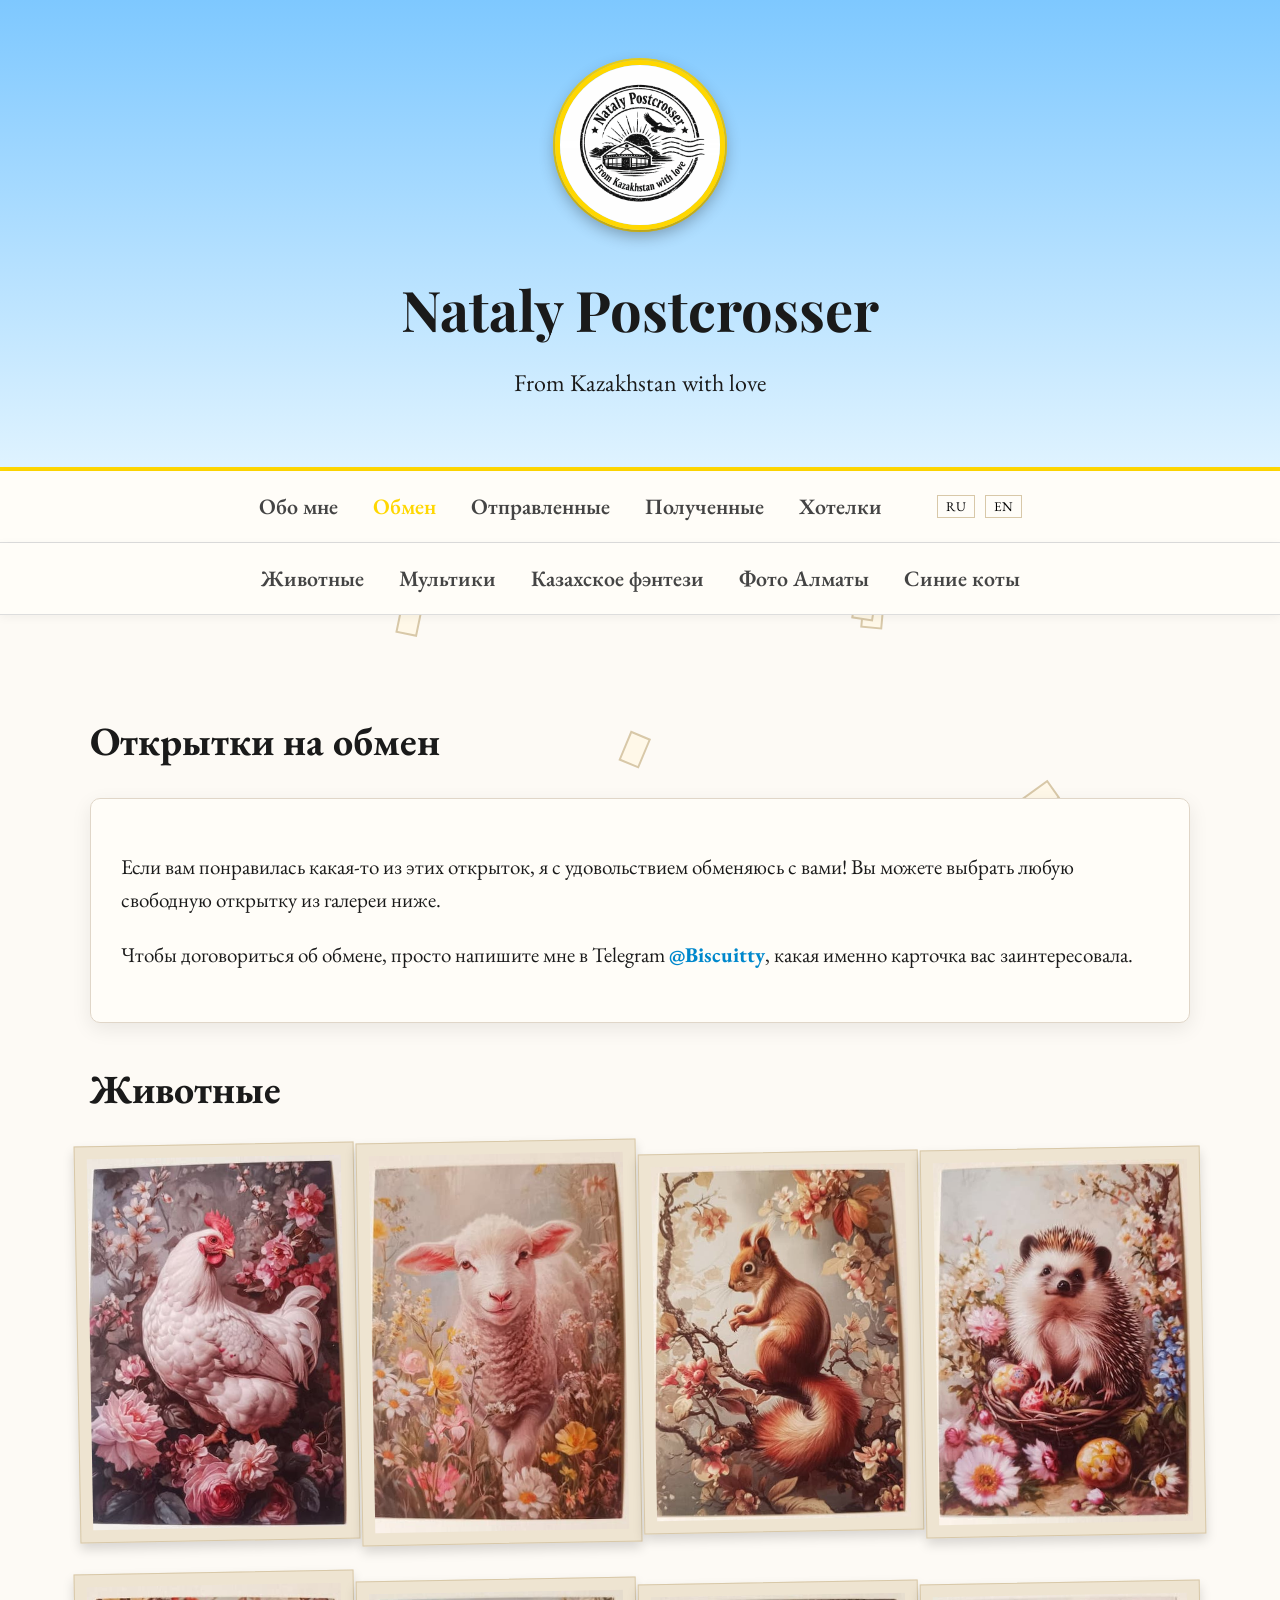
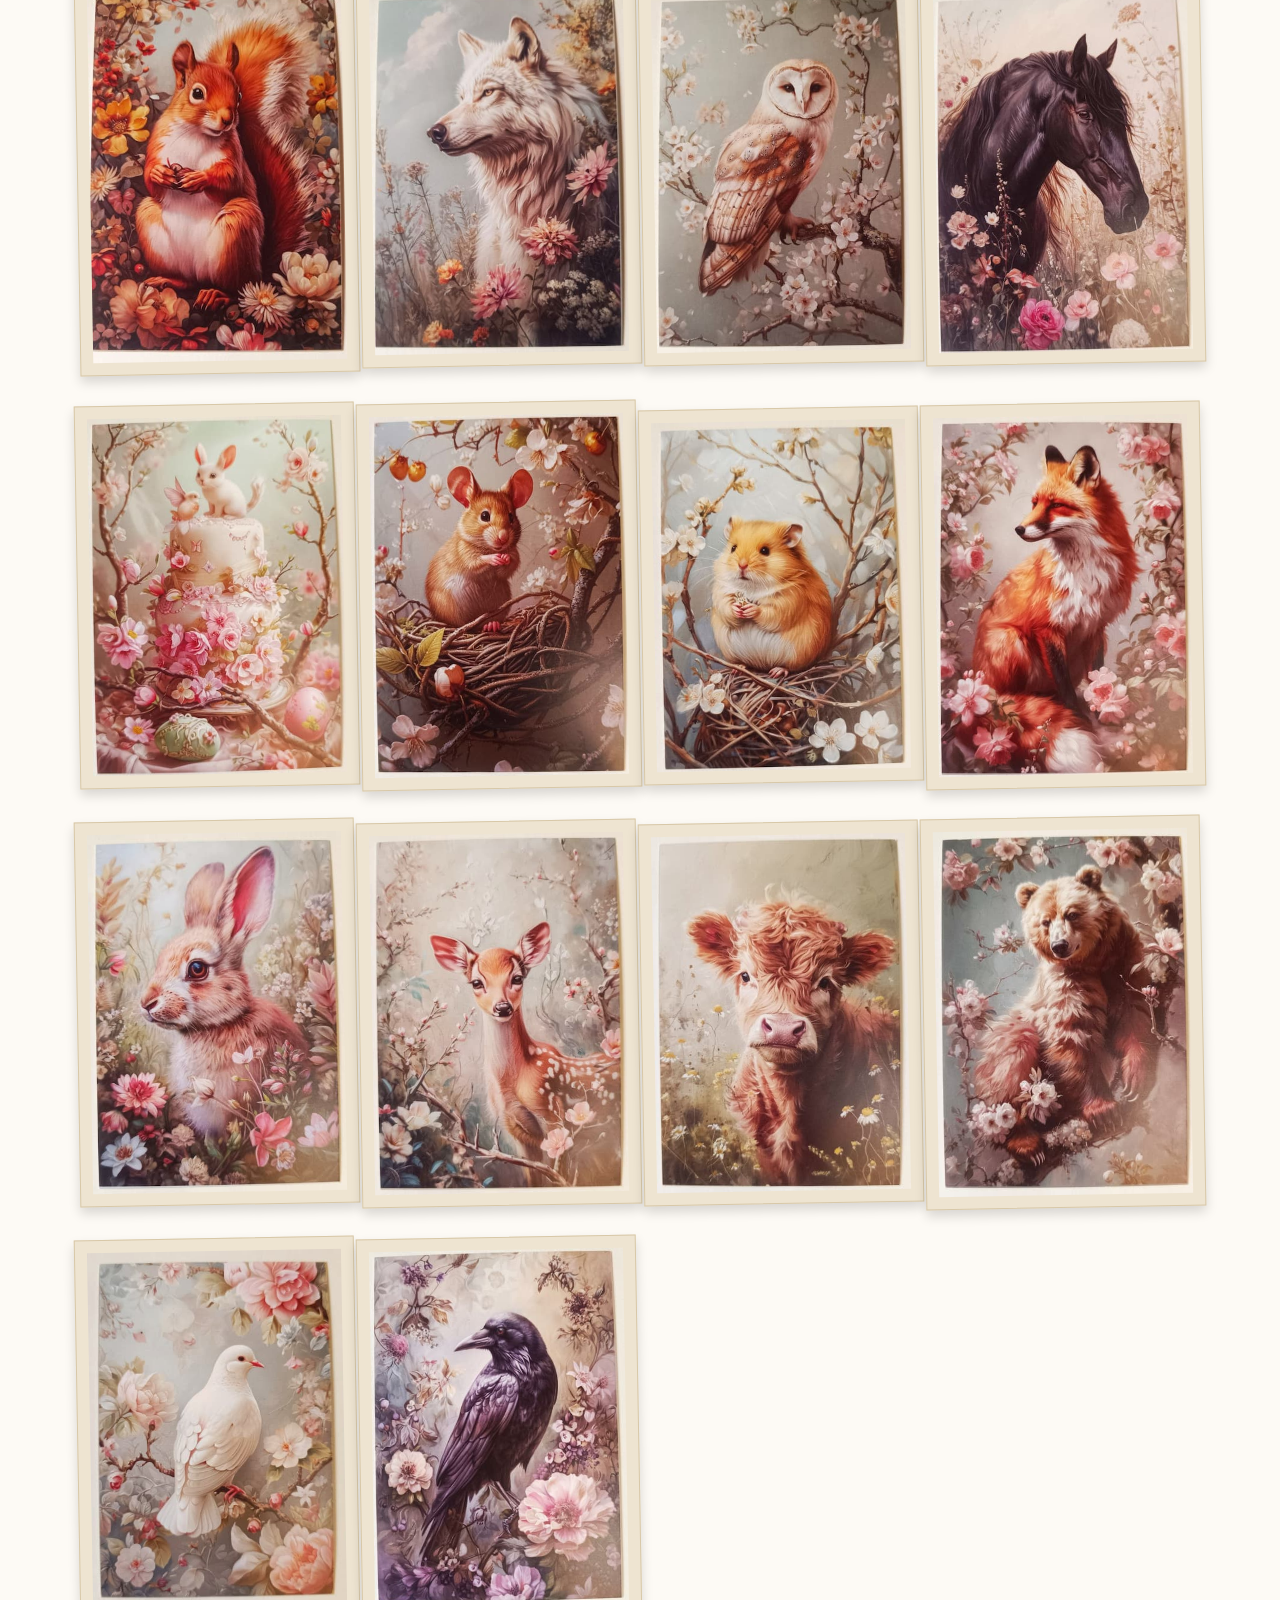
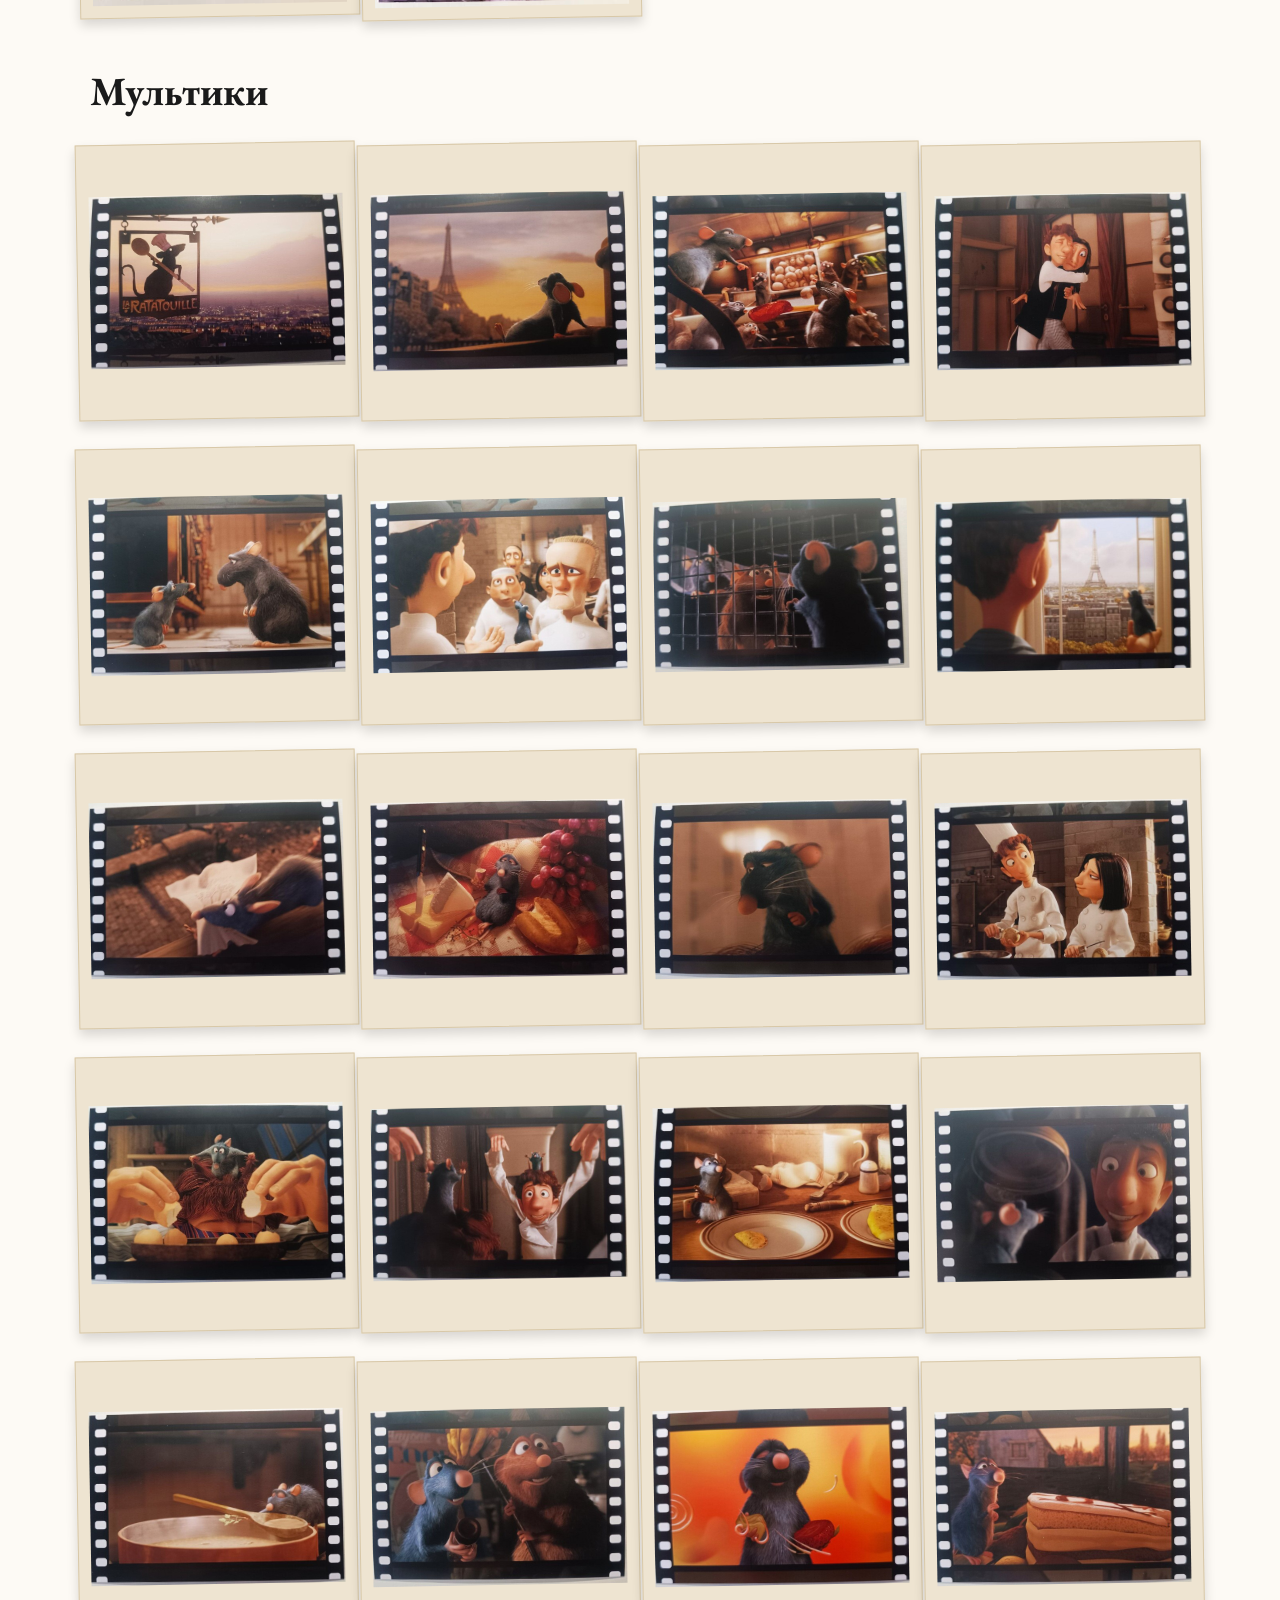
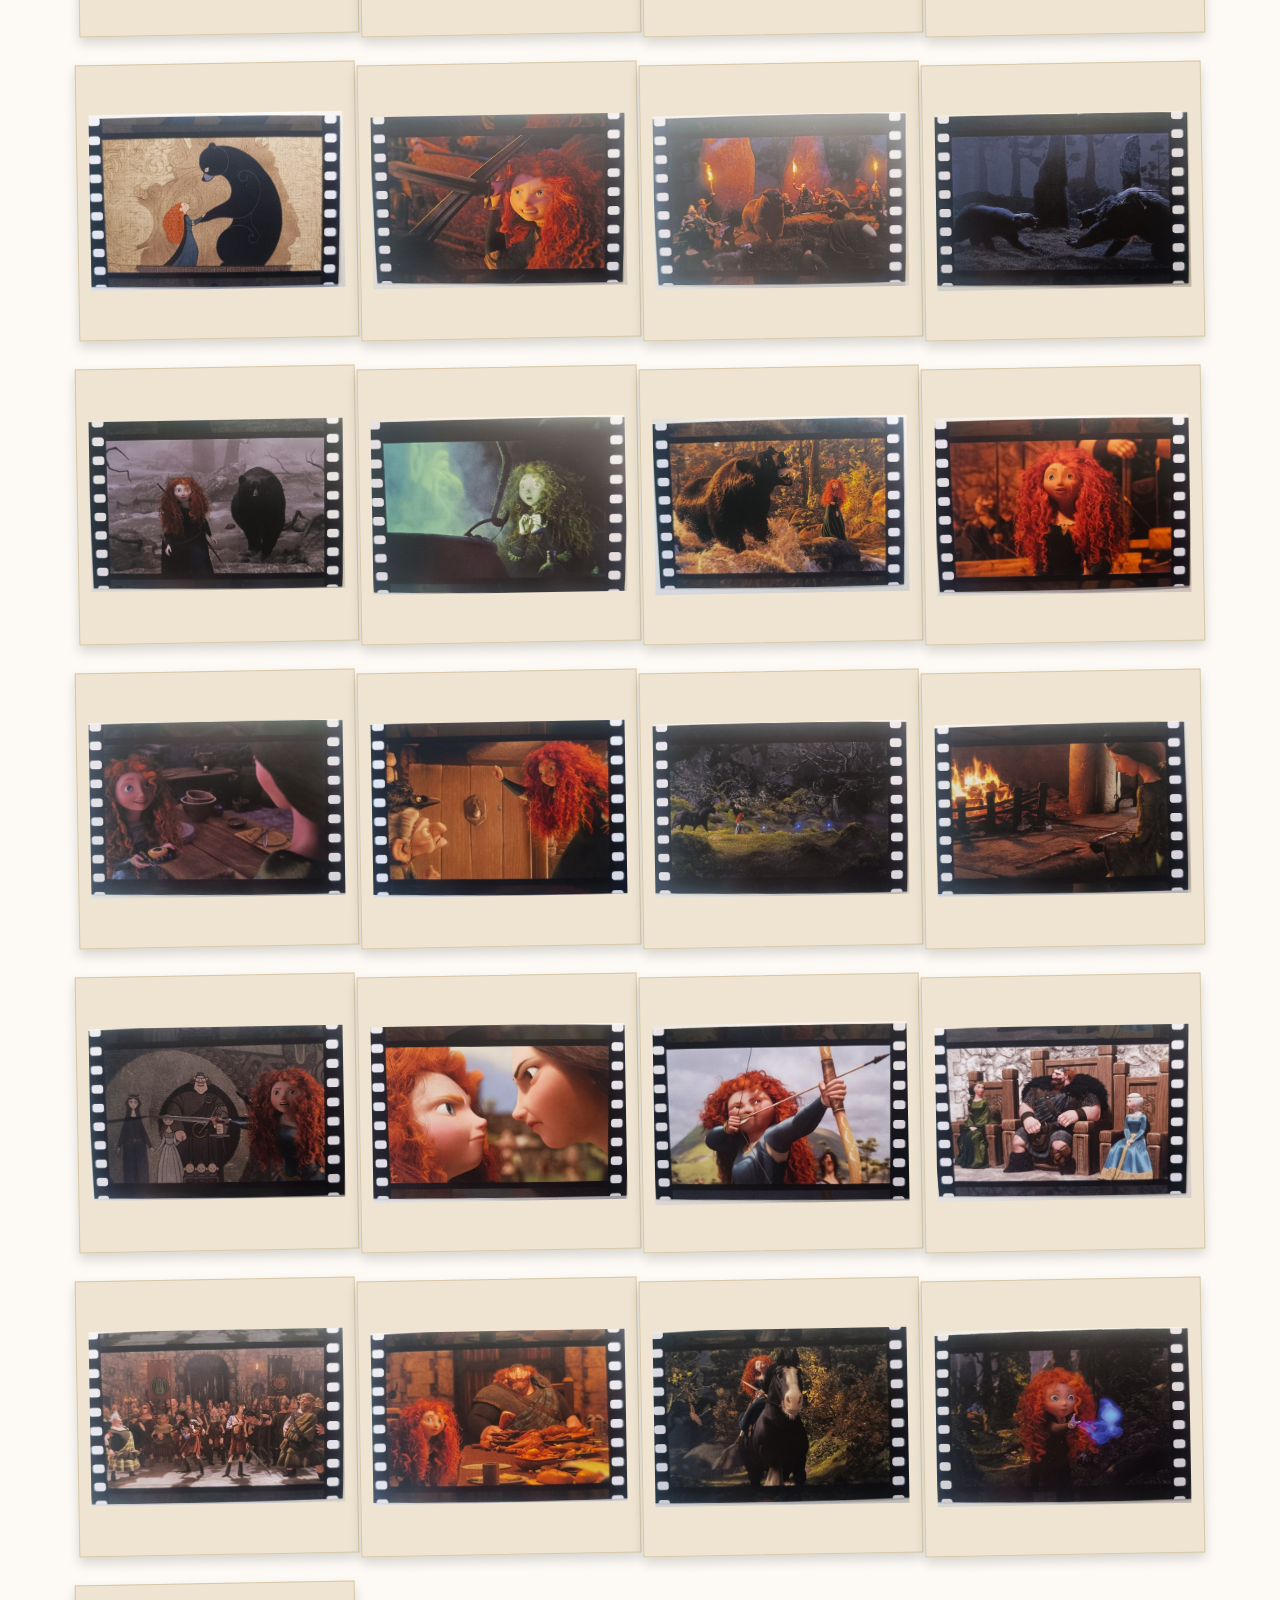
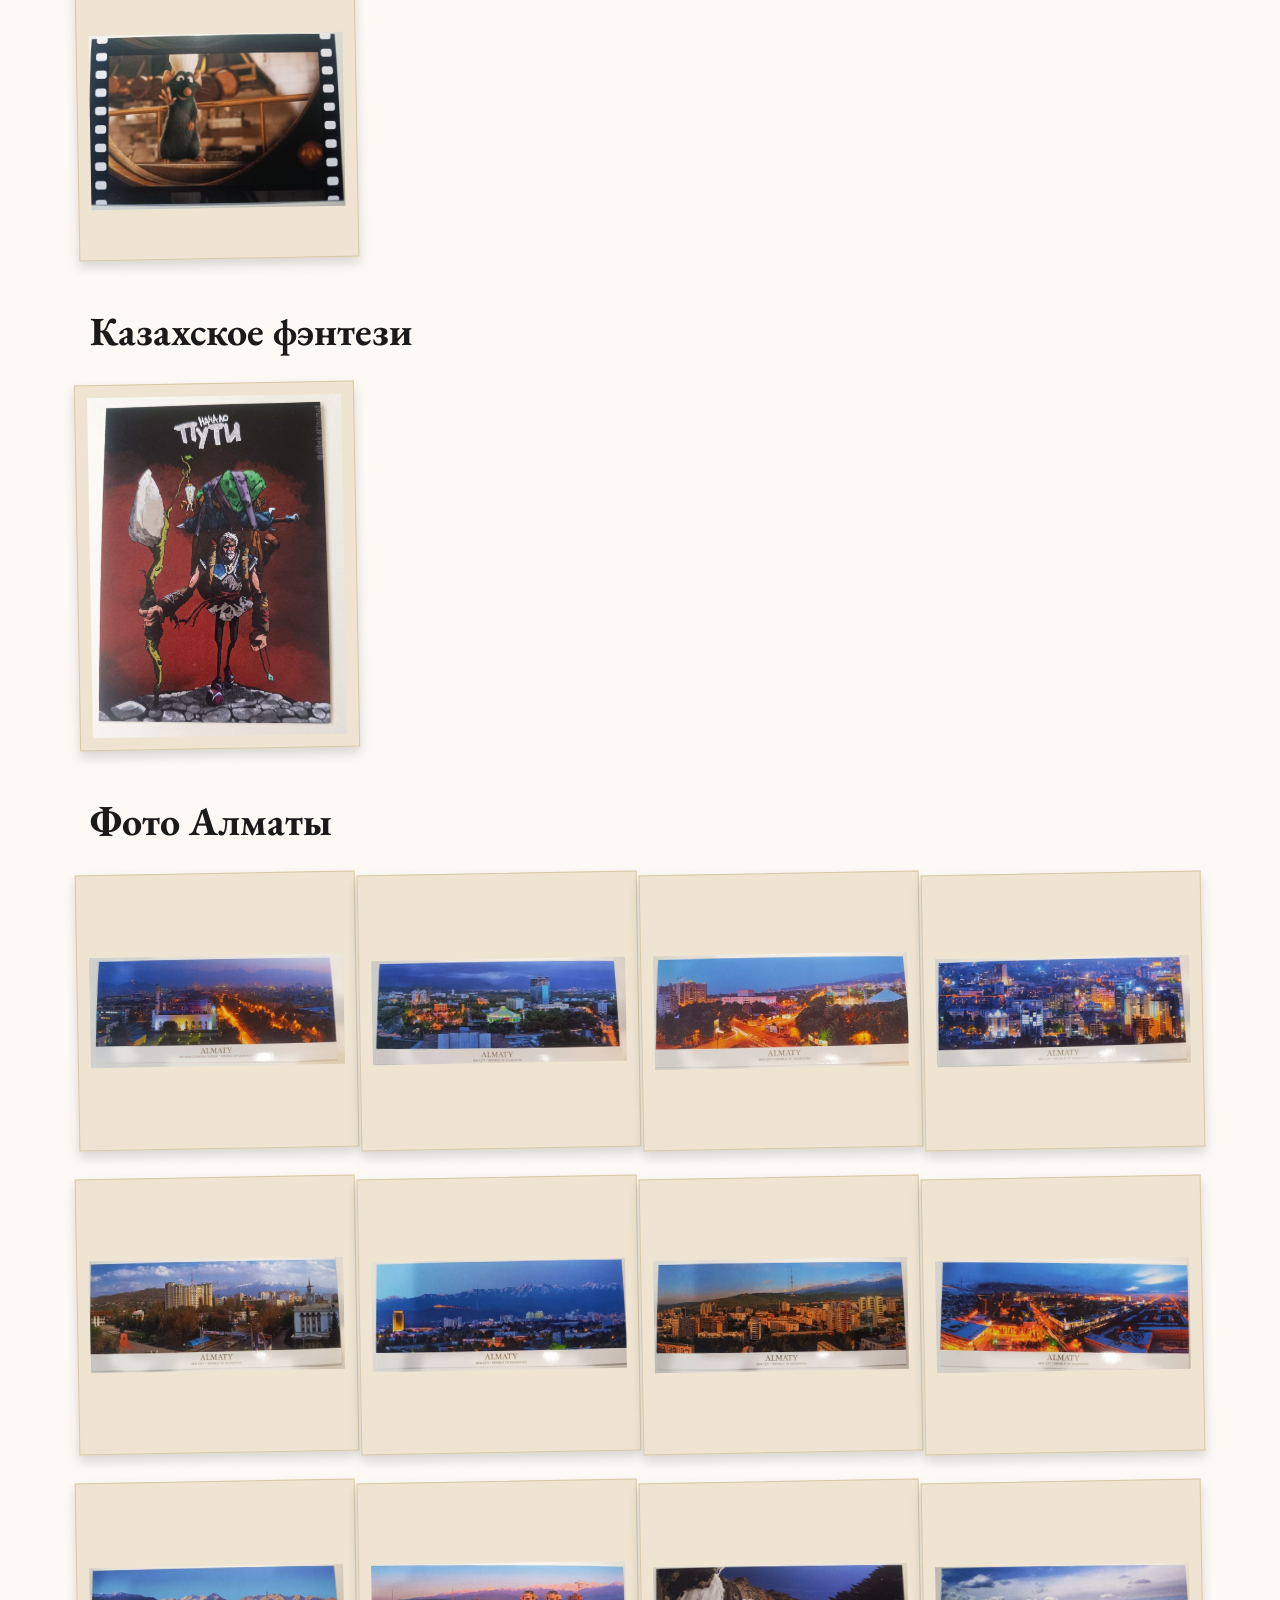
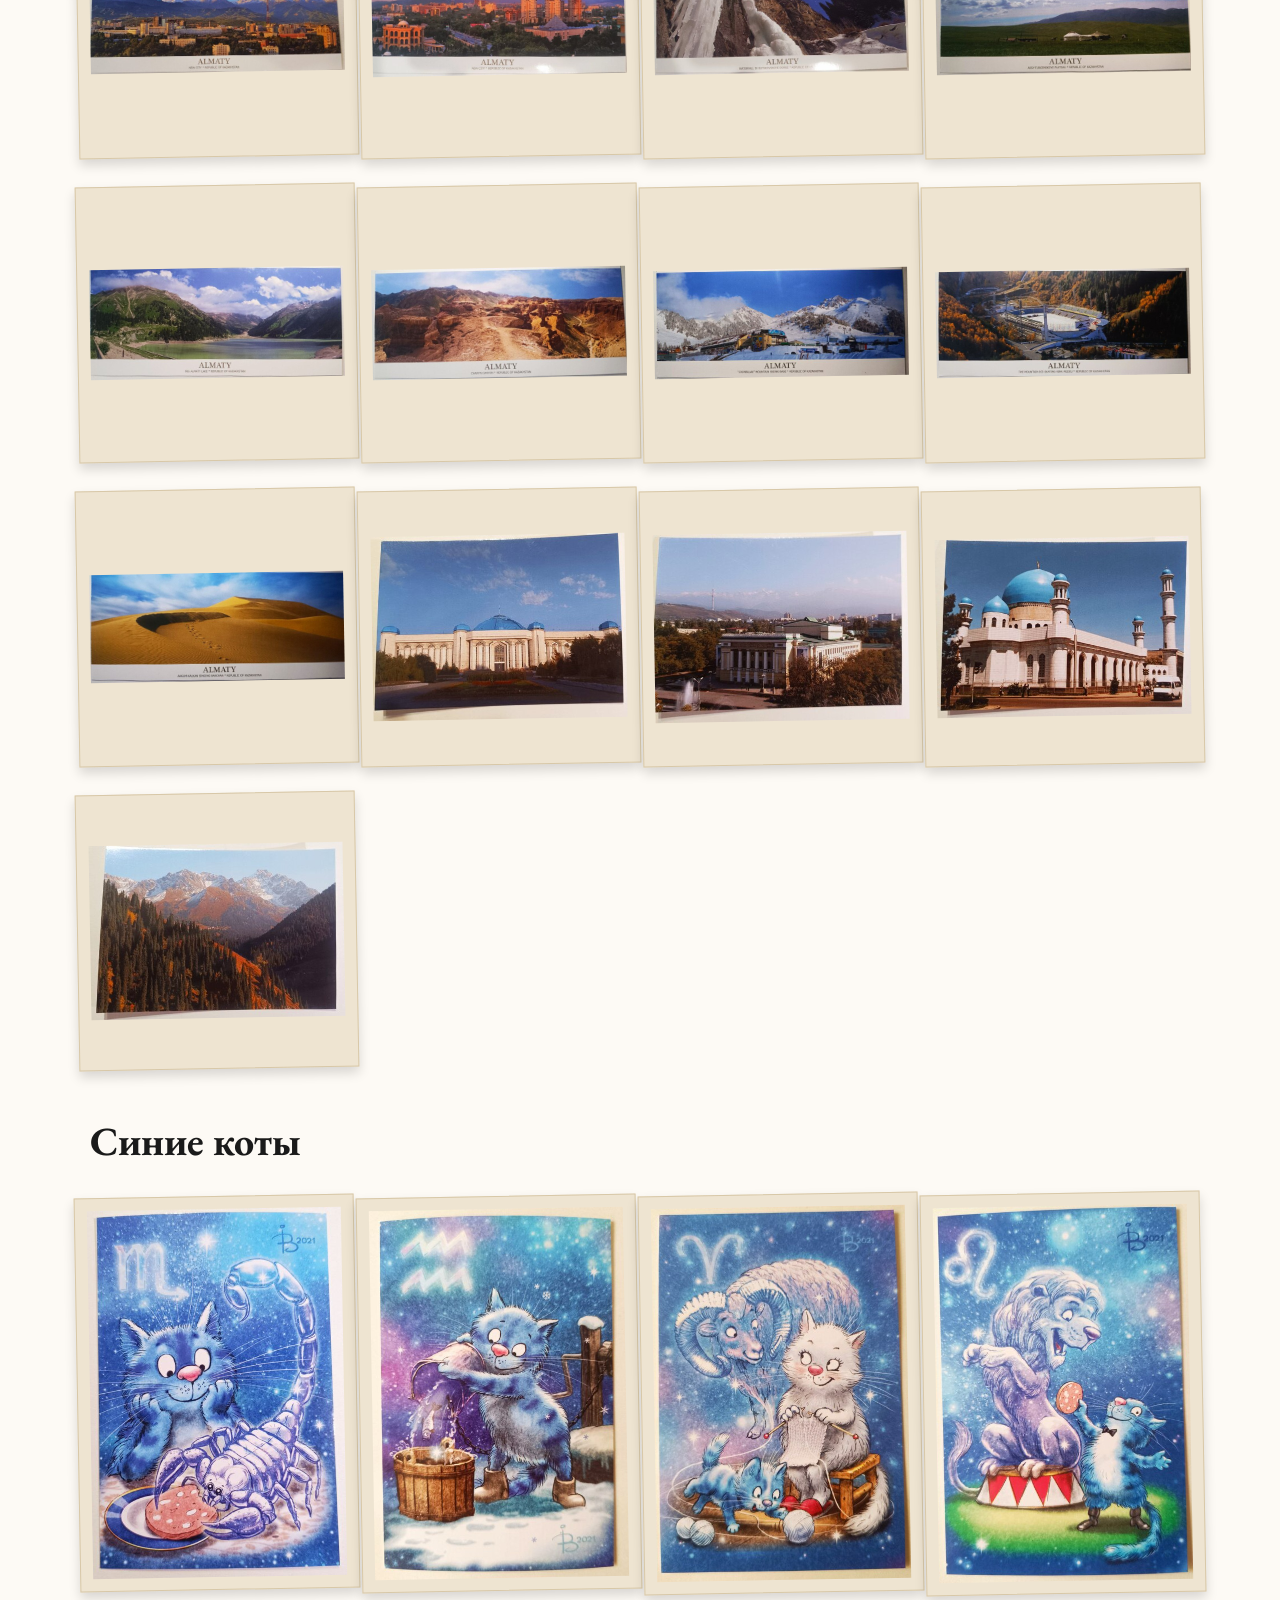
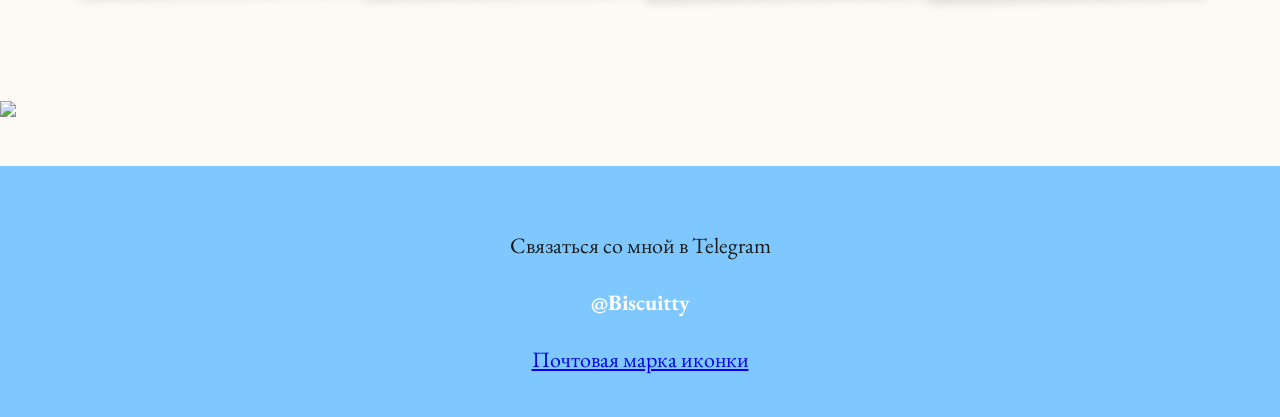
==== commit 736820e8: "Update sent and exchange pages move some cards from exchange to sent." ====
--- a/exchange.html
+++ b/exchange.html
@@ -93,9 +93,6 @@
                 <img src="images/thumbnails/Exchange/Animals/card06.jpg" data-full="images/full/Exchange/Animals/card06.jpg" alt="Animals 6" loading="lazy">
             </div>
             <div class="postcardCard">
-                <img src="images/thumbnails/Exchange/Animals/card07.jpg" data-full="images/full/Exchange/Animals/card07.jpg" alt="Animals 7" loading="lazy">
-            </div>
-            <div class="postcardCard">
                 <img src="images/thumbnails/Exchange/Animals/card08.jpg" data-full="images/full/Exchange/Animals/card08.jpg" alt="Animals 8" loading="lazy">
             </div>
             <div class="postcardCard">
@@ -104,9 +101,7 @@
             <div class="postcardCard">
                 <img src="images/thumbnails/Exchange/Animals/card010.jpg" data-full="images/full/Exchange/Animals/card010.jpg" alt="Animals 10" loading="lazy">
             </div>
-            <div class="postcardCard">
-                <img src="images/thumbnails/Exchange/Animals/card011.jpg" data-full="images/full/Exchange/Animals/card011.jpg" alt="Animals 11" loading="lazy">
-            </div>
+
             <div class="postcardCard">
                 <img src="images/thumbnails/Exchange/Animals/card012.jpg" data-full="images/full/Exchange/Animals/card012.jpg" alt="Animals 12" loading="lazy">
             </div>
@@ -141,8 +136,7 @@
         <h2 id="cartoons" class="lang" data-ru="Мультики" data-en="Cartoons">Мультики</h2>
         <div class="gallery">
                 <div class="postcardCard"><img src="images/thumbnails/Exchange/Cartoons/card1.jpg" data-full="images/full/Exchange/Cartoons/card1.jpg" alt="Cartoons 1" loading="lazy"></div>
-                <div class="postcardCard"><img src="images/thumbnails/Exchange/Cartoons/card3.jpg" data-full="images/full/Exchange/Cartoons/card3.jpg" alt="Cartoons 3" loading="lazy"></div>
-                <div class="postcardCard"><img src="images/thumbnails/Exchange/Cartoons/card4.jpg" data-full="images/full/Exchange/Cartoons/card4.jpg" alt="Cartoons 4" loading="lazy"></div>
+                <div class="postcardCard"><img src="images/thumbnails/Exchange/Cartoons/card3.jpg" data-full="images/full/Exchange/Cartoons/card3.jpg" alt="Cartoons 3" loading="lazy"></div>               
                 <div class="postcardCard"><img src="images/thumbnails/Exchange/Cartoons/card5.jpg" data-full="images/full/Exchange/Cartoons/card5.jpg" alt="Cartoons 5" loading="lazy"></div>
                 <div class="postcardCard"><img src="images/thumbnails/Exchange/Cartoons/card6.jpg" data-full="images/full/Exchange/Cartoons/card6.jpg" alt="Cartoons 6" loading="lazy"></div>
                 <div class="postcardCard"><img src="images/thumbnails/Exchange/Cartoons/card7.jpg" data-full="images/full/Exchange/Cartoons/card7.jpg" alt="Cartoons 7" loading="lazy"></div>
@@ -158,12 +152,10 @@
                 <div class="postcardCard"><img src="images/thumbnails/Exchange/Cartoons/card17.jpg" data-full="images/full/Exchange/Cartoons/card17.jpg" alt="Cartoons 17" loading="lazy"></div>
                 <div class="postcardCard"><img src="images/thumbnails/Exchange/Cartoons/card18.jpg" data-full="images/full/Exchange/Cartoons/card18.jpg" alt="Cartoons 18" loading="lazy"></div>
                 <div class="postcardCard"><img src="images/thumbnails/Exchange/Cartoons/card19.jpg" data-full="images/full/Exchange/Cartoons/card19.jpg" alt="Cartoons 19" loading="lazy"></div>
-                <div class="postcardCard"><img src="images/thumbnails/Exchange/Cartoons/card20.jpg" data-full="images/full/Exchange/Cartoons/card20.jpg" alt="Cartoons 20" loading="lazy"></div>
                 <div class="postcardCard"><img src="images/thumbnails/Exchange/Cartoons/card21.jpg" data-full="images/full/Exchange/Cartoons/card21.jpg" alt="Cartoons 21" loading="lazy"></div>
                 <div class="postcardCard"><img src="images/thumbnails/Exchange/Cartoons/card22.jpg" data-full="images/full/Exchange/Cartoons/card22.jpg" alt="Cartoons 22" loading="lazy"></div>
                 <div class="postcardCard"><img src="images/thumbnails/Exchange/Cartoons/card23.jpg" data-full="images/full/Exchange/Cartoons/card23.jpg" alt="Cartoons 23" loading="lazy"></div>
                 <div class="postcardCard"><img src="images/thumbnails/Exchange/Cartoons/card24.jpg" data-full="images/full/Exchange/Cartoons/card24.jpg" alt="Cartoons 24" loading="lazy"></div>
-                <div class="postcardCard"><img src="images/thumbnails/Exchange/Cartoons/card25.jpg" data-full="images/full/Exchange/Cartoons/card25.jpg" alt="Cartoons 25" loading="lazy"></div>
                 <div class="postcardCard"><img src="images/thumbnails/Exchange/Cartoons/card26.jpg" data-full="images/full/Exchange/Cartoons/card26.jpg" alt="Cartoons 26" loading="lazy"></div>
                 <div class="postcardCard"><img src="images/thumbnails/Exchange/Cartoons/card27.jpg" data-full="images/full/Exchange/Cartoons/card27.jpg" alt="Cartoons 27" loading="lazy"></div>
                 <div class="postcardCard"><img src="images/thumbnails/Exchange/Cartoons/card28.jpg" data-full="images/full/Exchange/Cartoons/card28.jpg" alt="Cartoons 28" loading="lazy"></div>
@@ -182,7 +174,6 @@
                 <div class="postcardCard"><img src="images/thumbnails/Exchange/Cartoons/card41.jpg" data-full="images/full/Exchange/Cartoons/card41.jpg" alt="Cartoons 41" loading="lazy"></div>
                 <div class="postcardCard"><img src="images/thumbnails/Exchange/Cartoons/card42.jpg" data-full="images/full/Exchange/Cartoons/card42.jpg" alt="Cartoons 42" loading="lazy"></div>
                 <div class="postcardCard"><img src="images/thumbnails/Exchange/Cartoons/card43.jpg" data-full="images/full/Exchange/Cartoons/card43.jpg" alt="Cartoons 43" loading="lazy"></div>
-                <div class="postcardCard"><img src="images/thumbnails/Exchange/Cartoons/card44.jpg" data-full="images/full/Exchange/Cartoons/card44.jpg" alt="Cartoons 44" loading="lazy"></div>
                 <div class="postcardCard"><img src="images/thumbnails/Exchange/Cartoons/card45.jpg" data-full="images/full/Exchange/Cartoons/card45.jpg" alt="Cartoons 45" loading="lazy"></div>
                 <div class="postcardCard"><img src="images/thumbnails/Exchange/Cartoons/card2.jpg" data-full="images/full/Exchange/Cartoons/card2.jpg" alt="Cartoons 2" loading="lazy"></div>
         </div>
@@ -192,9 +183,6 @@
         <div class="gallery">
             <div class="postcardCard">
                 <img src="images/thumbnails/Exchange/QazaqFantasy/card01.jpg" data-full="images/full/Exchange/QazaqFantasy/card01.jpg" alt="Qazaq fantasy 1" loading="lazy">
-            </div>
-            <div class="postcardCard">
-                <img src="images/thumbnails/Exchange/QazaqFantasy/card02.jpg" data-full="images/full/Exchange/QazaqFantasy/card02.jpg" alt="Qazaq fantasy 2" loading="lazy">
             </div>
         </div>
 
@@ -235,7 +223,6 @@
 
 <h2 id="photosofalmaty" class="lang" data-ru="Фото Алматы" data-en="Photos of Almaty">Фото Алматы</h2>
 <div class="gallery">                
-    <div class="postcardCard"><img src="images/thumbnails/Exchange/Almaty/card2.jpg" data-full="images/full/Exchange/Almaty/card2.jpg" alt="Almaty 2" loading="lazy"></div>
     <div class="postcardCard"><img src="images/thumbnails/Exchange/Almaty/card3.jpg" data-full="images/full/Exchange/Almaty/card3.jpg" alt="Almaty 3" loading="lazy"></div>
     <div class="postcardCard"><img src="images/thumbnails/Exchange/Almaty/card4.jpg" data-full="images/full/Exchange/Almaty/card4.jpg" alt="Almaty 4" loading="lazy"></div>
     <div class="postcardCard"><img src="images/thumbnails/Exchange/Almaty/card5.jpg" data-full="images/full/Exchange/Almaty/card5.jpg" alt="Almaty 5" loading="lazy"></div>
